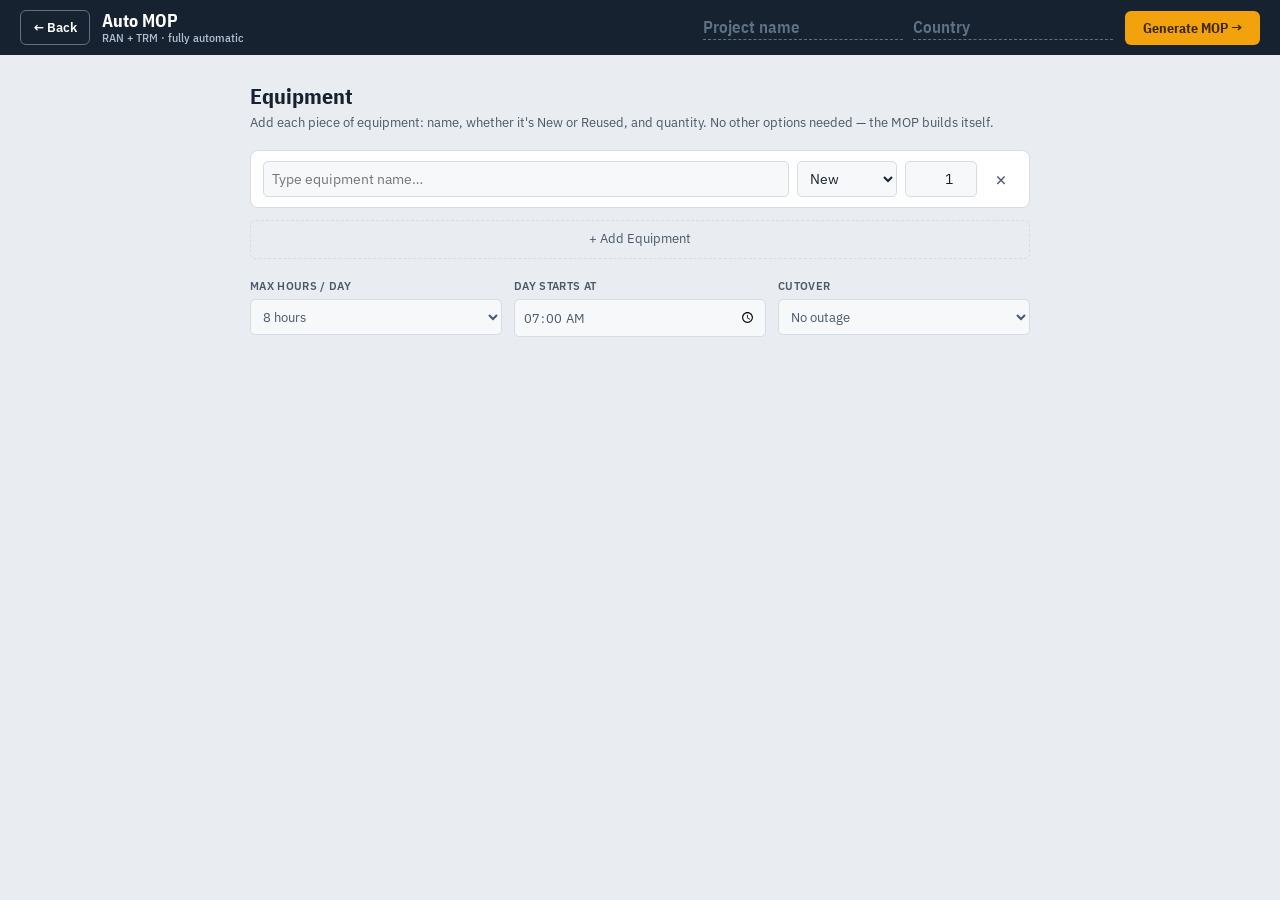
==== auto.html @ ec114091 "Add Auto MOP mode — standalone fully-automatic RAN+TRM generator - New auto.html: standalone page ac" ====
<!DOCTYPE html>
<html lang="en">
<head>
<meta charset="UTF-8">
<meta name="viewport" content="width=device-width,initial-scale=1">
<title>Auto MOP — MOP Generator</title>
<link rel="icon" href="icons/icon.svg" type="image/svg+xml">
<link rel="preconnect" href="https://fonts.googleapis.com">
<link rel="preconnect" href="https://fonts.gstatic.com" crossorigin>
<link href="https://fonts.googleapis.com/css2?family=IBM+Plex+Sans+Condensed:wght@500;600;700&family=IBM+Plex+Sans:wght@400;500;600&display=swap" rel="stylesheet">
<script src="vendor/exceljs.min.js"></script>
<script src="vendor/jspdf.umd.min.js"></script>
<script src="vendor/jspdf.plugin.autotable.min.js"></script>
<style>
:root {
  --ink:#172230; --ink-2:#4A5868; --line:#D5DCE4; --paper:#E9EDF1; --panel:#FFFFFF; --field:#F6F8FA;
  --amber:#F2A20C; --amber-dk:#3B2600; --blue:#3F6FD8; --violet:#8B5CF6; --green:#2F9E44; --teal:#0F766E; --red:#D94141;
  --shade:#E6EAEF; --focus:#1A73E8;
  --sans:"IBM Plex Sans",system-ui,Arial,sans-serif;
  --cond:"IBM Plex Sans Condensed","Arial Narrow",var(--sans);
}
@media(prefers-color-scheme:dark){:root:not([data-theme="light"]){
  --ink:#E7ECF2;--ink-2:#9AA7B6;--line:#2D3946;--paper:#0F151C;--panel:#17202A;--field:#1D2833;--shade:#222D39;
}}
*,*::before,*::after{box-sizing:border-box}
html,body{margin:0;background:var(--paper);color:var(--ink);font:14px/1.45 var(--sans);font-variant-numeric:tabular-nums}
button,input,select,textarea{font:inherit;color:inherit}
:focus-visible{outline:2px solid var(--focus);outline-offset:2px}
a{color:inherit;text-decoration:none}

/* ── TOP BAR ── */
.bar{position:sticky;top:0;z-index:10;display:flex;gap:12px;align-items:center;padding:10px 20px;background:var(--ink);color:#fff;flex-wrap:wrap}
.bar-back{background:transparent;border:1px solid #5E7185;color:#fff;border-radius:6px;padding:8px 12px;cursor:pointer;font:600 13px var(--sans);white-space:nowrap}
.bar-back:hover{border-color:#AFC0D2}
.bar-title{font:700 18px/1 var(--cond);white-space:nowrap;flex-shrink:0}
.bar-sub{font:500 12px/1 var(--cond);color:#AFC0D2;margin-top:2px}
.bar-mast{flex:1;min-width:0}
.bar-fields{display:flex;gap:10px;align-items:center}
.bar-fields input{background:transparent;border:0;border-bottom:1px dashed #5E7185;color:#fff;font:600 17px/1.2 var(--cond);padding:2px 0;min-width:80px;max-width:200px}
.bar-fields input::placeholder{color:#5E7185}
.bar-fields input:focus{border-bottom-color:var(--amber);outline:none}
.gen{background:var(--amber);color:var(--amber-dk);border:0;border-radius:6px;padding:10px 18px;font:700 14px/1 var(--cond);cursor:pointer;white-space:nowrap}
.gen:hover{filter:brightness(1.07)}.gen:disabled{opacity:.6;cursor:progress}
.gen.alt{background:transparent;color:var(--amber);border:1px solid var(--amber)}
.gen.alt:hover{background:rgba(242,162,12,.1)}

/* ── VIEW TABS ── */
.vtabs{display:flex;gap:3px;background:rgba(255,255,255,.08);border:1px solid #5E7185;border-radius:7px;padding:3px}
.vtab{background:transparent;border:0;color:#C9D3DE;font:700 13px/1 var(--cond);padding:8px 14px;border-radius:5px;cursor:pointer}
.vtab.active,.vtab[aria-selected=true]{background:var(--amber);color:var(--amber-dk)}

/* ── SETUP PHASE ── */
.setup-wrap{max-width:820px;margin:0 auto;padding:28px 20px}
.setup-wrap h2{font:700 22px/1.2 var(--cond);margin:0 0 4px}
.setup-wrap .hint{color:var(--ink-2);font-size:12.5px;margin:0 0 18px}
.eq-list{display:flex;flex-direction:column;gap:8px;margin-bottom:12px}
.eq-row{display:grid;grid-template-columns:1fr 100px 72px 32px;gap:8px;align-items:center;background:var(--panel);border:1px solid var(--line);border-radius:8px;padding:10px 12px}
.eq-row input[type=text]{background:var(--field);border:1px solid var(--line);border-radius:5px;padding:7px 8px;width:100%}
.eq-row select,.eq-row input[type=number]{background:var(--field);border:1px solid var(--line);border-radius:5px;padding:7px 8px;width:100%}
.eq-row input[type=number]{text-align:right}
.eq-remove{background:none;border:0;color:var(--ink-2);font-size:20px;cursor:pointer;padding:4px;line-height:1}
.eq-remove:hover{color:var(--red)}
.add-eq-btn{background:none;border:1px dashed var(--line);border-radius:6px;padding:9px;width:100%;cursor:pointer;color:var(--ink-2);font-size:13px}
.add-eq-btn:hover{border-color:var(--ink-2);color:var(--ink)}
.setup-options{display:grid;grid-template-columns:1fr 1fr 1fr;gap:12px;margin-top:20px}
.setup-options label{display:flex;flex-direction:column;gap:4px;font-size:12.5px;color:var(--ink-2)}
.setup-options select,.setup-options input{background:var(--field);border:1px solid var(--line);border-radius:5px;padding:8px;width:100%}
.eq-status-badge{font-size:10.5px;font-weight:700;padding:2px 7px;border-radius:10px}
.eq-status-badge.new{background:#D3F9D8;color:#2B8A3E}
.eq-status-badge.reu{background:#E7F0FF;color:#3F6FD8}
.eq-label{font-size:11px;color:var(--ink-2);font-weight:600;text-transform:uppercase;letter-spacing:.03em}

/* ── MOP VIEWS WRAPPER ── */
.mop-wrap{padding:20px clamp(12px,3vw,28px) 60px;min-height:calc(100vh - 60px)}

/* ── DASHBOARD ── */
.dash-stats{display:grid;grid-template-columns:repeat(auto-fit,minmax(160px,1fr));gap:14px;margin-bottom:24px}
.stat-card{background:var(--panel);border:1px solid var(--line);border-radius:10px;padding:18px 20px}
.stat-card .sv{font:700 40px/1 var(--cond);margin-bottom:4px}
.stat-card .sl{font-size:13px;color:var(--ink-2)}
.dash-days{display:flex;flex-direction:column;gap:8px;margin-bottom:24px}
.day-bar-row{background:var(--panel);border:1px solid var(--line);border-radius:8px;padding:14px 18px}
.day-bar-row .dhead{display:flex;justify-content:space-between;align-items:center;margin-bottom:8px}
.day-bar-row .dhead b{font:700 15px var(--cond)}
.day-bar-row .dhead span{font-size:13px;color:var(--ink-2)}
.day-bar-row.cutover .dhead b::after{content:" ⚡ Cutover";color:var(--red);font-size:13px;margin-left:8px}
.bar-track{height:18px;background:var(--shade);border-radius:4px;overflow:hidden;position:relative}
.bar-fill{height:100%;border-radius:4px;transition:width .4s}
.bar-fill.over{background:var(--red)}
.day-meta{display:flex;gap:16px;margin-top:8px;font-size:12.5px;color:var(--ink-2)}
.crew-section{margin-top:24px}
.crew-section h3{font:700 17px var(--cond);margin:0 0 12px}
.crew-list{display:flex;flex-direction:column;gap:6px}
.crew-row{display:flex;align-items:center;gap:12px;font-size:13px}
.crew-dot{width:10px;height:10px;border-radius:50%;flex-shrink:0}
.crew-name{width:180px;font-weight:600}
.crew-bar{flex:1;height:10px;border-radius:3px;background:var(--shade);overflow:hidden}
.crew-bar-fill{height:100%;border-radius:3px}
.crew-hrs{width:60px;text-align:right;color:var(--ink-2)}

/* ── GANTT ── */
.gantt-day{background:var(--panel);border:1px solid var(--line);border-radius:10px;padding:16px;margin-bottom:16px}
.gantt-day-head{display:flex;justify-content:space-between;align-items:baseline;border-bottom:2px solid var(--ink);padding-bottom:8px;margin-bottom:10px;gap:10px}
.gantt-day-head b{font:700 16px var(--cond)}
.gantt-day-head span{font:600 13px var(--cond);color:var(--ink-2)}
.gantt-day.cutover-day .gantt-day-head b::after{content:" ⚡";color:var(--red)}
.gantt-scale{position:relative;height:20px;margin-left:180px;margin-bottom:4px;font-size:10.5px;color:var(--ink-2)}
.gantt-scale span{position:absolute;transform:translateX(-50%)}
.gantt-crew-group{margin-bottom:10px}
.gantt-crew-label{font:700 12px var(--cond);color:var(--ink-2);text-transform:uppercase;letter-spacing:.04em;margin-bottom:4px;display:flex;align-items:center;gap:6px}
.gantt-step-row{display:grid;grid-template-columns:180px 1fr;gap:8px;align-items:center;min-height:26px;border-top:1px solid var(--shade)}
.gantt-step-name{font-size:12px;padding:4px 0;white-space:nowrap;overflow:hidden;text-overflow:ellipsis;color:var(--ink)}
.gantt-track{position:relative;height:20px;background:linear-gradient(to right,var(--shade) 1px,transparent 1px) 0 0 / var(--tick-w,6.25%) 100%}
.gantt-bar{position:absolute;top:3px;height:14px;border-radius:3px;font:700 10px/14px var(--cond);color:#fff;padding:0 5px;white-space:nowrap;overflow:hidden;min-width:3px}
.gantt-cutover-line{position:absolute;top:0;bottom:0;width:2px;background:var(--red);opacity:.6;pointer-events:none}

/* ── TABLE VIEW ── */
.exec-table-wrap{overflow-x:auto}
.exec-table{width:100%;border-collapse:collapse;font-size:13px;background:var(--panel);border-radius:10px;overflow:hidden;border:1px solid var(--line)}
.exec-table th{background:var(--ink);color:#fff;font:700 12px var(--cond);padding:11px 12px;text-align:left;white-space:nowrap;position:sticky;top:0;z-index:1}
.exec-table td{padding:10px 12px;border-bottom:1px solid var(--shade);vertical-align:top}
.exec-table tr:last-child td{border-bottom:0}
.exec-table tr:hover td{background:var(--field)}
.day-pill{display:inline-block;font:700 11px var(--cond);padding:2px 8px;border-radius:10px;color:#fff}
.crew-pill{display:inline-block;font:600 11px var(--sans);padding:2px 8px;border-radius:10px;color:#fff}
.prereq-list{font-size:11px;color:var(--ink-2);max-width:220px}
.done-check{width:18px;height:18px;cursor:pointer;accent-color:var(--green)}
.seq-num{font:700 13px var(--cond);color:var(--ink-2)}
.dur-cell{white-space:nowrap;font:600 12px var(--cond)}
.equip-tag{font-size:11px;color:var(--ink-2);font-style:italic}
.cutover-row td{background:rgba(217,65,65,.05)!important}
.cutover-row .day-pill{background:var(--red)!important}

/* ── TOAST ── */
#toast{position:fixed;left:50%;bottom:24px;transform:translateX(-50%);background:var(--ink);color:var(--paper);padding:10px 18px;border-radius:6px;font-size:13.5px;opacity:0;pointer-events:none;transition:opacity .2s;z-index:100}
#toast.show{opacity:1}

/* ── MISC ── */
.empty-msg{text-align:center;padding:40px;color:var(--ink-2)}
.section-card{background:var(--panel);border:1px solid var(--line);border-radius:10px;padding:18px 20px;margin-bottom:16px}
.section-card h3{font:700 16px var(--cond);margin:0 0 4px}
@media(max-width:600px){.setup-options{grid-template-columns:1fr 1fr}.eq-row{grid-template-columns:1fr 80px 60px 28px}.bar-fields input{max-width:120px}}
</style>
</head>
<body>

<!-- ═══════════════════ SETUP PHASE ═══════════════════ -->
<div id="setup-phase">
  <header class="bar">
    <a href="index.html" class="bar-back">← Back</a>
    <div class="bar-mast">
      <div class="bar-title">Auto MOP</div>
      <div class="bar-sub">RAN + TRM · fully automatic</div>
    </div>
    <div class="bar-fields">
      <input id="proj-name" placeholder="Project name" aria-label="Project name">
      <input id="proj-country" placeholder="Country" aria-label="Country">
    </div>
    <button class="gen" id="btn-generate">Generate MOP →</button>
  </header>

  <div class="setup-wrap">
    <h2>Equipment</h2>
    <p class="hint">Add each piece of equipment: name, whether it's New or Reused, and quantity. No other options needed — the MOP builds itself.</p>
    <datalist id="eq-dl">
      <option value="Radio Unit (RRU/RU)">
      <option value="5G AIR Unit">
      <option value="Baseband Unit (BBU/DU)">
      <option value="Sector Antenna">
      <option value="RBS Cabinet / ERS">
      <option value="MW Antenna / Dish">
      <option value="RAU / ODU">
      <option value="IDU / ML 66xx">
      <option value="ML 6352">
      <!-- aliases -->
      <option value="RRU"><option value="Radio"><option value="AIR"><option value="BBU">
      <option value="DU"><option value="Antenna"><option value="Cabinet"><option value="Dish">
      <option value="ODU"><option value="IDU"><option value="RAU">
    </datalist>
    <div class="eq-list" id="eq-list"></div>
    <button class="add-eq-btn" id="btn-add-eq">+ Add Equipment</button>

    <div class="setup-options">
      <label>
        <span class="eq-label">Max hours / day</span>
        <select id="opt-maxhours">
          <option value="480">8 hours</option>
          <option value="540">9 hours</option>
          <option value="600">10 hours</option>
          <option value="660">11 hours</option>
          <option value="720">12 hours</option>
        </select>
      </label>
      <label>
        <span class="eq-label">Day starts at</span>
        <input type="time" id="opt-start" value="07:00">
      </label>
      <label>
        <span class="eq-label">Cutover</span>
        <select id="opt-cutover">
          <option value="0">No outage</option>
          <option value="1">Day 1</option>
          <option value="2">Day 2</option>
          <option value="3">Day 3</option>
          <option value="4">Day 4</option>
        </select>
      </label>
    </div>
  </div>
</div>

<!-- ═══════════════════ MOP PHASE ═══════════════════ -->
<div id="mop-phase" hidden>
  <header class="bar">
    <button class="bar-back" id="btn-edit">← Edit</button>
    <div class="vtabs" role="tablist">
      <button class="vtab active" data-view="dashboard" role="tab">Dashboard</button>
      <button class="vtab" data-view="gantt" role="tab">Gantt</button>
      <button class="vtab" data-view="table" role="tab">Execution Table</button>
    </div>
    <div style="flex:1"></div>
    <button class="gen alt" id="btn-pdf">PDF</button>
    <button class="gen" id="btn-excel">Excel</button>
  </header>

  <div class="mop-wrap">
    <div id="view-dashboard"></div>
    <div id="view-gantt" hidden></div>
    <div id="view-table" hidden></div>
  </div>
</div>

<div id="toast"></div>

<script>
// ══════════════════════════════════════════════════════
//  KNOWLEDGE BASE
// ══════════════════════════════════════════════════════
const KB = {
  "Radio Unit (RRU/RU)": {
    aliases:["rru","ru","radio","radio unit","ericsson radio","2219","2255","4488","rrus"],
    cat:"RAN",
    new:[
      {k:"bracket", n:"Install mounting bracket",          m:15, c:"Tower crew",       p:[]},
      {k:"mount",   n:"Hoist and mount radio unit",        m:20, c:"Tower crew",       p:["bracket"]},
      {k:"ground",  n:"Ground radio unit",                 m:10, c:"Tower crew",       p:["mount"]},
      {k:"rf",      n:"Run RF / jumper cables",            m:20, c:"Tower crew",       p:["mount"]},
      {k:"dc",      n:"Run DC power cable",                m:15, c:"Tower crew",       p:["mount"]},
      {k:"cpri",    n:"CPRI / fiber connection at baseband", m:15, c:"Ground tech",   p:["dc","rf"]}
    ],
    reu:[
      {k:"dismantle",n:"Disconnect and dismantle existing radio", m:20, c:"Tower crew", p:[]},
      {k:"mount",    n:"Mount replacement radio unit",            m:20, c:"Tower crew", p:["dismantle"]},
      {k:"rf",       n:"Reconnect RF / jumper cables",           m:10, c:"Tower crew", p:["mount"]},
      {k:"dc",       n:"Reconnect DC power cable",               m:10, c:"Tower crew", p:["mount"]},
      {k:"cpri",     n:"Reconnect CPRI / fiber at baseband",     m:10, c:"Ground tech",p:["dc","rf"]}
    ]
  },

  "5G AIR Unit": {
    aliases:["air","airrus","5g air","air unit","air 3298","air 6449","air 6488","air 3246"],
    cat:"RAN",
    new:[
      {k:"bracket",  n:"Install AIR mounting bracket",     m:20, c:"Tower crew",  p:[]},
      {k:"mount",    n:"Hoist and mount AIR unit",         m:30, c:"Tower crew",  p:["bracket"]},
      {k:"ground",   n:"Ground AIR unit",                  m:10, c:"Tower crew",  p:["mount"]},
      {k:"fiber",    n:"Route CPRI fiber to shelter",      m:25, c:"Tower crew",  p:["mount"]},
      {k:"dc",       n:"Route DC power cable",             m:20, c:"Tower crew",  p:["mount"]},
      {k:"fiber_bb", n:"Terminate fiber at DU / BBU",      m:15, c:"Ground tech", p:["fiber"]},
      {k:"align",    n:"AIR unit alignment check",         m:20, c:"Tower crew",  p:["mount"]}
    ],
    reu:[
      {k:"dismantle",n:"Dismantle existing AIR unit",       m:25, c:"Tower crew",  p:[]},
      {k:"mount",    n:"Mount replacement AIR unit",        m:30, c:"Tower crew",  p:["dismantle"]},
      {k:"fiber",    n:"Reconnect CPRI fiber",              m:10, c:"Tower crew",  p:["mount"]},
      {k:"dc",       n:"Reconnect DC power",                m:10, c:"Tower crew",  p:["mount"]},
      {k:"ground",   n:"Ground AIR unit",                   m:10, c:"Tower crew",  p:["mount"]},
      {k:"align",    n:"AIR unit alignment check",          m:20, c:"Tower crew",  p:["mount"]}
    ]
  },

  "Baseband Unit (BBU/DU)": {
    aliases:["bbu","du","baseband","baseband 6630","baseband 5216","baseband 5212","dus","cudu","dpb"],
    cat:"RAN",
    new:[
      {k:"rack",   n:"Mount BBU / DU in rack or cabinet",       m:30, c:"Ground tech",       p:[]},
      {k:"ground", n:"Ground BBU / DU",                         m:10, c:"Ground tech",       p:["rack"]},
      {k:"power",  n:"Connect DC power",                        m:20, c:"Ground tech",       p:["rack"]},
      {k:"cpri",   n:"Connect CPRI / eCPRI ports",              m:20, c:"Ground tech",       p:["rack"]},
      {k:"eth",    n:"Connect Ethernet / management cables",    m:15, c:"Ground tech",       p:["rack"]},
      {k:"sw",     n:"Software load and license activation",    m:30, c:"Remote integrator", p:["power","eth"]}
    ],
    reu:[
      {k:"backup",    n:"Take configuration backup",            m:20, c:"Remote integrator", p:[]},
      {k:"poweroff",  n:"Controlled power-off",                 m:10, c:"Ground tech",       p:["backup"]},
      {k:"disconnect",n:"Disconnect all cables",                m:20, c:"Ground tech",       p:["poweroff"]},
      {k:"replace",   n:"Replace BBU / DU unit",               m:25, c:"Ground tech",       p:["disconnect"]},
      {k:"reconnect", n:"Reconnect all cables",                 m:20, c:"Ground tech",       p:["replace"]},
      {k:"restore",   n:"Restore configuration and verify",     m:30, c:"Remote integrator", p:["reconnect"]}
    ]
  },

  "Sector Antenna": {
    aliases:["antenna","sector","passive antenna","cross-dipole","anten","ants"],
    cat:"RAN",
    new:[
      {k:"bracket",n:"Install antenna mounting bracket",   m:20, c:"Tower crew", p:[]},
      {k:"mount",  n:"Hoist and mount antenna",           m:25, c:"Tower crew", p:["bracket"]},
      {k:"jumper", n:"Connect jumper cables",             m:15, c:"Tower crew", p:["mount"]},
      {k:"align",  n:"Set azimuth and mechanical tilt",   m:20, c:"Tower crew", p:["mount"]}
    ],
    reu:[
      {k:"dismantle",n:"Dismantle existing antenna",     m:20, c:"Tower crew", p:[]},
      {k:"mount",    n:"Mount new antenna",              m:25, c:"Tower crew", p:["dismantle"]},
      {k:"jumper",   n:"Reconnect jumper cables",        m:10, c:"Tower crew", p:["mount"]},
      {k:"align",    n:"Re-align azimuth and tilt",      m:20, c:"Tower crew", p:["mount"]}
    ]
  },

  "RBS Cabinet / ERS": {
    aliases:["rbs","cabinet","ers","outdoor cabinet","rbs 6601","rbs 6602","rbs cabinet"],
    cat:"RAN",
    new:[
      {k:"position",n:"Position and level cabinet",            m:30, c:"Ground tech", p:[]},
      {k:"anchor",  n:"Anchor cabinet to floor / foundation",  m:25, c:"Ground tech", p:["position"]},
      {k:"power",   n:"Connect AC / DC power supply",          m:30, c:"Ground tech", p:["anchor"]},
      {k:"ground",  n:"Ground cabinet",                        m:15, c:"Ground tech", p:["anchor"]},
      {k:"cables",  n:"Route and dress feeder / fiber cables", m:25, c:"Ground tech", p:["position"]}
    ],
    reu:[
      {k:"inspect",  n:"Inspect and clean cabinet",            m:20, c:"Ground tech", p:[]},
      {k:"replace",  n:"Replace faulty module or PSU",         m:30, c:"Ground tech", p:["inspect"]},
      {k:"reconnect",n:"Reconnect cables and verify power",    m:20, c:"Ground tech", p:["replace"]}
    ]
  },

  "MW Antenna / Dish": {
    aliases:["mw antenna","dish","microwave antenna","parabolic","hp antenna","mw dish"],
    cat:"TRM",
    new:[
      {k:"bracket",   n:"Install antenna bracket / mount",          m:25, c:"Riggers", p:[]},
      {k:"hoist",     n:"Hoist and mount dish",                     m:30, c:"Riggers", p:["bracket"]},
      {k:"rough",     n:"Rough alignment – azimuth and elevation",  m:20, c:"Riggers", p:["hoist"]},
      {k:"waveguide", n:"Connect waveguide or coax cable",          m:20, c:"Riggers", p:["hoist"]}
    ],
    reu:[
      {k:"dismantle", n:"Dismantle and lower existing dish",        m:30, c:"Riggers", p:[]},
      {k:"mount",     n:"Mount new dish",                           m:30, c:"Riggers", p:["dismantle"]},
      {k:"waveguide", n:"Reconnect waveguide / coax",               m:20, c:"Riggers", p:["mount"]},
      {k:"align",     n:"Fine alignment and link test",             m:30, c:"Riggers", p:["mount"]}
    ]
  },

  "RAU / ODU": {
    aliases:["rau","odu","outdoor unit","radio access unit","rau 03"],
    cat:"TRM",
    new:[
      {k:"bracket",   n:"Mount RAU bracket",                        m:15, c:"Riggers", p:[]},
      {k:"install",   n:"Install RAU / ODU unit",                   m:20, c:"Riggers", p:["bracket"]},
      {k:"waveguide", n:"Connect waveguide to antenna",             m:15, c:"Riggers", p:["install"]},
      {k:"if_cable",  n:"Run IF / Ethernet cable to IDU",          m:20, c:"Riggers", p:["install"]},
      {k:"ground",    n:"Ground ODU",                               m:10, c:"Riggers", p:["install"]}
    ],
    reu:[
      {k:"disconnect",n:"Disconnect and remove existing RAU / ODU", m:15, c:"Riggers", p:[]},
      {k:"install",   n:"Mount and install replacement RAU / ODU",  m:20, c:"Riggers", p:["disconnect"]},
      {k:"waveguide", n:"Reconnect waveguide",                      m:10, c:"Riggers", p:["install"]},
      {k:"if_cable",  n:"Reconnect IF / Ethernet cable",           m:10, c:"Riggers", p:["install"]},
      {k:"ground",    n:"Ground ODU",                               m:10, c:"Riggers", p:["install"]}
    ]
  },

  "IDU / ML 66xx": {
    aliases:["idu","ml 66","ml66","ml 6600","ml 6612","ml 6630","indoor unit","ml6600","ml6612","ml6630"],
    cat:"TRM",
    new:[
      {k:"rack",   n:"Rack-mount IDU",                              m:20, c:"FE / TX engineer",   p:[]},
      {k:"power",  n:"Connect DC power",                            m:15, c:"FE / TX engineer",   p:["rack"]},
      {k:"if_in",  n:"Connect IF / Ethernet cable from ODU",       m:15, c:"FE / TX engineer",   p:["rack"]},
      {k:"mgmt",   n:"Connect management / Ethernet",              m:10, c:"FE / TX engineer",   p:["rack"]},
      {k:"config", n:"Configure and bring up radio link",           m:40, c:"Remote integrator",  p:["power","if_in","mgmt"]}
    ],
    reu:[
      {k:"backup",    n:"Backup current configuration",             m:20, c:"Remote integrator",  p:[]},
      {k:"poweroff",  n:"Controlled power-off",                     m:10, c:"FE / TX engineer",   p:["backup"]},
      {k:"disconnect",n:"Disconnect all cables",                    m:15, c:"FE / TX engineer",   p:["poweroff"]},
      {k:"replace",   n:"Replace IDU unit",                         m:20, c:"FE / TX engineer",   p:["disconnect"]},
      {k:"reconnect", n:"Reconnect all cables",                     m:15, c:"FE / TX engineer",   p:["replace"]},
      {k:"restore",   n:"Restore configuration and verify link",    m:30, c:"Remote integrator",  p:["reconnect"]}
    ]
  },

  "ML 6352": {
    aliases:["ml 6352","ml6352","mini-link 6352","minilink 6352"],
    cat:"TRM",
    new:[
      {k:"mount",   n:"Mount ML 6352 bracket",               m:20, c:"Riggers",            p:[]},
      {k:"install", n:"Install ML 6352 unit",                m:25, c:"Riggers",            p:["mount"]},
      {k:"cable",   n:"Connect IF cable",                    m:15, c:"Riggers",            p:["install"]},
      {k:"eth",     n:"Connect Ethernet / PoE",              m:10, c:"FE / TX engineer",   p:["install"]},
      {k:"config",  n:"Configure and test link",             m:35, c:"Remote integrator",  p:["cable","eth"]}
    ],
    reu:[
      {k:"backup",    n:"Backup configuration",              m:15, c:"Remote integrator",  p:[]},
      {k:"dismantle", n:"Remove existing ML 6352",           m:20, c:"Riggers",            p:["backup"]},
      {k:"install",   n:"Install replacement ML 6352",       m:25, c:"Riggers",            p:["dismantle"]},
      {k:"reconnect", n:"Reconnect cables",                  m:15, c:"Riggers",            p:["install"]},
      {k:"config",    n:"Restore config and verify",         m:25, c:"Remote integrator",  p:["reconnect"]}
    ]
  }
};

// Global bookend steps
const G_START = [
  {id:"g_brief",  n:"Safety briefing and site access",       m:15, c:"Team lead", p:[]},
  {id:"g_survey", n:"Site survey and pre-work inspection",   m:30, c:"Team lead", p:["g_brief"]}
];
const G_END = [
  {id:"g_sat",     n:"Site Acceptance Test (SAT)",           m:60, c:"Ground tech",     p:[]},
  {id:"g_cleanup", n:"Site cleanup and handover documentation", m:30, c:"Team lead",    p:["g_sat"]}
];

// ══════════════════════════════════════════════════════
//  EQUIPMENT NAME RESOLVER
// ══════════════════════════════════════════════════════
function resolveEquip(name) {
  const n = name.toLowerCase().trim();
  for (const [key, val] of Object.entries(KB)) {
    if (key.toLowerCase() === n) return key;
    if (val.aliases && val.aliases.some(a => a.toLowerCase() === n)) return key;
  }
  // Partial / substring match
  for (const [key, val] of Object.entries(KB)) {
    if (key.toLowerCase().includes(n) || n.includes(key.toLowerCase().split(/[\s/]/)[0])) return key;
    if (val.aliases && val.aliases.some(a => n.includes(a) || a.includes(n))) return key;
  }
  return null;
}

// ══════════════════════════════════════════════════════
//  STEP GENERATION
// ══════════════════════════════════════════════════════
function generateSteps(items, cutoverDay) {
  const steps = [];

  // Global start steps
  for (const gs of G_START) {
    steps.push({id:gs.id, name:gs.n, equipment:"General", duration:gs.m, crew:gs.c, prereqs:gs.p.slice(), day:0, startMin:0, endMin:0, seqNum:0, done:false, isGeneral:true});
  }

  // Equipment steps
  for (let i = 0; i < items.length; i++) {
    const item = items[i];
    const kbEntry = KB[item.equipKey];
    const defs = kbEntry ? (item.status === "new" ? kbEntry.new : kbEntry.reu) : null;

    if (!defs) {
      // Unknown equipment — add generic step
      steps.push({
        id:`${i}_install`, name:`Install / connect ${item.name}${item.qty>1?` (×${item.qty})`:""}`,
        equipment:item.name, duration:60*item.qty, crew:"Ground tech",
        prereqs:["g_survey"], day:0, startMin:0, endMin:0, seqNum:0, done:false
      });
      continue;
    }

    for (const sd of defs) {
      const stepId = `${i}_${sd.k}`;
      const prereqs = sd.p.map(p => `${i}_${p}`);
      if (sd.p.length === 0) prereqs.push("g_survey");
      steps.push({
        id:stepId,
        name:`${sd.n}${item.qty>1?` (×${item.qty})`:""}`,
        equipment:item.equipKey || item.name,
        duration:sd.m * item.qty,
        crew:sd.c,
        prereqs,
        day:0, startMin:0, endMin:0, seqNum:0, done:false
      });
    }
  }

  // Find leaf nodes before adding end steps
  const allPrereqIds = new Set(steps.flatMap(s => s.prereqs));
  const leafIds = steps
    .filter(s => !allPrereqIds.has(s.id) && !G_START.map(g=>g.id).includes(s.id))
    .map(s => s.id);

  // Global end steps
  for (let i = 0; i < G_END.length; i++) {
    const ge = G_END[i];
    steps.push({
      id:ge.id, name:ge.n, equipment:"General", duration:ge.m, crew:ge.c,
      prereqs: i===0 ? leafIds : [G_END[i-1].id],
      day:0, startMin:0, endMin:0, seqNum:0, done:false, isGeneral:true
    });
  }

  return steps;
}

// ══════════════════════════════════════════════════════
//  TOPOLOGICAL SORT
// ══════════════════════════════════════════════════════
function topoSort(steps) {
  const byId = Object.fromEntries(steps.map(s => [s.id, s]));
  const visited = new Set(), result = [];
  function dfs(s) {
    if (visited.has(s.id)) return;
    visited.add(s.id);
    for (const pid of s.prereqs) { if (byId[pid]) dfs(byId[pid]); }
    result.push(s);
  }
  for (const s of steps) dfs(s);
  return result;
}

// ══════════════════════════════════════════════════════
//  DAY PLANNING
// ══════════════════════════════════════════════════════
function planDays(steps, maxMinPerDay, cutoverDay) {
  const sorted = topoSort(steps);
  const crewDayUsed = {}; // `${day}_${crew}` → minutes
  const stepDay = {};

  for (const step of sorted) {
    const minDay = step.prereqs.length
      ? Math.max(...step.prereqs.map(pid => stepDay[pid] || 1))
      : 1;

    let day = minDay;
    for (;;) {
      const key = `${day}_${step.crew}`;
      const used = crewDayUsed[key] || 0;
      if (used + step.duration <= maxMinPerDay) {
        crewDayUsed[key] = used + step.duration;
        stepDay[step.id] = day;
        step.day = day;
        break;
      }
      day++;
    }
  }

  // Cutover steps: inject into cutover day AFTER planning
  if (cutoverDay > 0) {
    const cDay = Math.min(cutoverDay, Math.max(...steps.map(s => s.day)));
    const dayStepIds = new Set(steps.filter(s=>s.day===cDay).map(s=>s.id));
    const dayPrereqIds = new Set(steps.filter(s=>s.day===cDay).flatMap(s=>s.prereqs));
    const cutLeaves = [...dayStepIds].filter(id => !dayPrereqIds.has(id));

    const cutSteps = [
      {id:"g_cut_down", name:"Start outage — cells down", equipment:"Cutover",
       duration:10, crew:"Remote integrator", prereqs:["g_survey"],
       day:cDay, startMin:0, endMin:0, seqNum:0, done:false, isCutover:true},
      {id:"g_cut_up",   name:"Cells up — restore traffic", equipment:"Cutover",
       duration:10, crew:"Remote integrator", prereqs:cutLeaves.length ? cutLeaves : ["g_survey"],
       day:cDay, startMin:0, endMin:0, seqNum:0, done:false, isCutover:true},
      {id:"g_cut_rfi",  name:"RFI / service verification", equipment:"Cutover",
       duration:30, crew:"Ground tech", prereqs:["g_cut_up"],
       day:cDay, startMin:0, endMin:0, seqNum:0, done:false, isCutover:true}
    ];
    steps.push(...cutSteps);

    // Make g_sat depend on cutover steps too
    const sat = steps.find(s=>s.id==="g_sat");
    if (sat) { sat.prereqs = sat.prereqs.filter(p=>p!=="g_cut_rfi"); sat.prereqs.push("g_cut_rfi"); }
  }

  // Schedule within each day
  scheduleDays(steps);

  // Assign sequence numbers in topo order
  const finalSorted = topoSort(steps);
  finalSorted.forEach((s, i) => { s.seqNum = i + 1; });

  return steps;
}

function scheduleDays(steps) {
  const days = [...new Set(steps.map(s=>s.day))].sort((a,b)=>a-b);
  for (const day of days) {
    const daySteps = steps.filter(s=>s.day===day);
    const sorted = topoSort(daySteps);
    const crewEnd = {};
    const stepEndHere = {};
    for (const step of sorted) {
      const sameDay = step.prereqs.filter(pid => stepEndHere[pid]!==undefined);
      const prereqEnd = sameDay.length ? Math.max(...sameDay.map(pid=>stepEndHere[pid])) : 0;
      const crewAvail = crewEnd[step.crew] || 0;
      step.startMin = Math.max(prereqEnd, crewAvail);
      step.endMin   = step.startMin + step.duration;
      crewEnd[step.crew] = step.endMin;
      stepEndHere[step.id] = step.endMin;
    }
  }
}

// ══════════════════════════════════════════════════════
//  CREW COLOR HELPER
// ══════════════════════════════════════════════════════
const CREW_MAP = [
  {match:"tower crew",   col:"#F2A20C"},
  {match:"rigger",       col:"#F2A20C"},
  {match:"ground tech",  col:"#3F6FD8"},
  {match:"fe / tx",      col:"#0F766E"},
  {match:"fe",           col:"#3F6FD8"},
  {match:"remote",       col:"#8B5CF6"},
  {match:"team lead",    col:"#2F9E44"}
];
function crewColor(crew) {
  const lc = crew.toLowerCase();
  for (const {match, col} of CREW_MAP) if (lc.includes(match)) return col;
  return "#9AA7B6";
}

// ══════════════════════════════════════════════════════
//  CLOCK HELPERS
// ══════════════════════════════════════════════════════
function minToClock(dayStartMin, offsetMin) {
  const total = dayStartMin + offsetMin;
  const h = Math.floor(total/60) % 24;
  const m = total % 60;
  return `${String(h).padStart(2,"0")}:${String(m).padStart(2,"0")}`;
}
function fmtDur(min) {
  const h = Math.floor(min/60), m = min%60;
  return h && m ? `${h}h ${m}m` : h ? `${h}h` : `${m}m`;
}
function dayStartMinutes(timeStr) {
  const [h,m] = (timeStr||"07:00").split(":").map(Number);
  return h*60+(m||0);
}

// ══════════════════════════════════════════════════════
//  RENDER: DASHBOARD
// ══════════════════════════════════════════════════════
function renderDashboard(steps, cutoverDay, maxMin) {
  const days = [...new Set(steps.map(s=>s.day))].sort((a,b)=>a-b);
  const totalMin = steps.reduce((a,s)=>a+s.duration,0);

  // Crew totals
  const crewMin = {};
  for (const s of steps) crewMin[s.crew] = (crewMin[s.crew]||0) + s.duration;
  const maxCrew = Math.max(...Object.values(crewMin));

  // Day wall-clock max (per-crew peak within day)
  function dayWallClock(d) {
    return Math.max(...steps.filter(s=>s.day===d).map(s=>s.endMin), 0);
  }

  let html = `
  <div class="dash-stats">
    <div class="stat-card"><div class="sv" style="color:var(--blue)">${days.length}</div><div class="sl">Days on site</div></div>
    <div class="stat-card"><div class="sv" style="color:var(--amber)">${fmtDur(totalMin)}</div><div class="sl">Total crew-hours</div></div>
    <div class="stat-card"><div class="sv" style="color:var(--violet)">${steps.length}</div><div class="sl">Total steps</div></div>
    <div class="stat-card"><div class="sv" style="color:var(--green)">${steps.filter(s=>!s.isGeneral&&!s.isCutover).reduce((a,s)=>new Set([...a,[s.equipment]]),new Set()).size}</div><div class="sl">Equipment types</div></div>
  </div>

  <div class="section-card">
    <h3>Day-by-day breakdown</h3>
    <p style="color:var(--ink-2);font-size:12.5px;margin:0 0 14px">Each bar shows the critical-path duration per day (longest crew's working time).</p>
    <div class="dash-days">`;

  for (const d of days) {
    const wall = dayWallClock(d);
    const pct = Math.min(100, wall/maxMin*100).toFixed(1);
    const over = wall > maxMin;
    const isCut = d === cutoverDay;
    const daySteps = steps.filter(s=>s.day===d);
    html += `
    <div class="day-bar-row${isCut?" cutover":""}">
      <div class="dhead"><b>Day ${d}</b><span>${fmtDur(wall)} · ${daySteps.length} steps</span></div>
      <div class="bar-track"><div class="bar-fill${over?" over":""}" style="width:${pct}%;background:${over?"var(--red)":isCut?"var(--red)":"var(--blue)"}"></div></div>
      <div class="day-meta">
        ${daySteps.map(s=>`<span style="color:${crewColor(s.crew)}">${s.crew}</span>`).reduce((a,v)=>{const s=a.find(x=>x===v)?a:a.includes(v)?a:[...a,v];return s},[]).join(" ")}
      </div>
    </div>`;
  }

  html += `</div></div>
  <div class="section-card">
    <h3>Crew hours</h3>
    <div class="crew-list">`;
  for (const [crew, min] of Object.entries(crewMin).sort((a,b)=>b[1]-a[1])) {
    html += `
    <div class="crew-row">
      <div class="crew-dot" style="background:${crewColor(crew)}"></div>
      <div class="crew-name">${crew}</div>
      <div class="crew-bar"><div class="crew-bar-fill" style="width:${(min/maxCrew*100).toFixed(1)}%;background:${crewColor(crew)}"></div></div>
      <div class="crew-hrs">${fmtDur(min)}</div>
    </div>`;
  }
  html += `</div></div>`;

  document.getElementById("view-dashboard").innerHTML = html;
}

// ══════════════════════════════════════════════════════
//  RENDER: GANTT
// ══════════════════════════════════════════════════════
function renderGantt(steps, cutoverDay, startTimeStr) {
  const dayStartMin = dayStartMinutes(startTimeStr);
  const days = [...new Set(steps.map(s=>s.day))].sort((a,b)=>a-b);
  let html = "";

  for (const day of days) {
    const daySteps = steps.filter(s=>s.day===day);
    const wallMax = Math.max(...daySteps.map(s=>s.endMin), 120);
    const isCut = day === cutoverDay;
    const tickStep = wallMax <= 120 ? 30 : wallMax <= 300 ? 60 : 120;

    // Group steps by crew
    const crewGroups = {};
    for (const s of daySteps) {
      if (!crewGroups[s.crew]) crewGroups[s.crew] = [];
      crewGroups[s.crew].push(s);
    }

    // Scale ticks
    let ticks = "";
    for (let m = 0; m <= wallMax; m += tickStep) {
      ticks += `<span style="left:${(m/wallMax*100).toFixed(1)}%">${minToClock(dayStartMin,m)}</span>`;
    }

    html += `<div class="gantt-day${isCut?" cutover-day":""}">
    <div class="gantt-day-head">
      <b>Day ${day}</b>
      <span>${minToClock(dayStartMin,0)} → ${minToClock(dayStartMin,wallMax)} · ${fmtDur(wallMax)}</span>
    </div>
    <div class="gantt-scale">${ticks}</div>`;

    for (const [crew, cSteps] of Object.entries(crewGroups)) {
      html += `<div class="gantt-crew-group">
      <div class="gantt-crew-label">
        <span style="width:10px;height:10px;background:${crewColor(crew)};border-radius:50%;display:inline-block"></span>
        ${crew}
      </div>`;
      for (const s of cSteps.sort((a,b)=>a.startMin-b.startMin)) {
        const lp = (s.startMin/wallMax*100).toFixed(2);
        const wp = (s.duration/wallMax*100).toFixed(2);
        const bg = s.isCutover ? "var(--red)" : crewColor(s.crew);
        html += `<div class="gantt-step-row">
          <div class="gantt-step-name" title="${s.name}">${s.seqNum}. ${s.name}</div>
          <div class="gantt-track" style="--tick-w:${(tickStep/wallMax*100).toFixed(2)}%">
            <div class="gantt-bar" style="left:${lp}%;width:${wp}%;background:${bg}" title="${minToClock(dayStartMin,s.startMin)} → ${minToClock(dayStartMin,s.endMin)} · ${fmtDur(s.duration)}">${s.duration>=30?fmtDur(s.duration):""}</div>
          </div>
        </div>`;
      }
      html += `</div>`;
    }
    html += `</div>`;
  }

  document.getElementById("view-gantt").innerHTML = html || `<div class="empty-msg">No steps generated.</div>`;
}

// ══════════════════════════════════════════════════════
//  RENDER: EXECUTION TABLE
// ══════════════════════════════════════════════════════
function renderTable(steps) {
  const dayColors = ["#3F6FD8","#2F9E44","#F2A20C","#8B5CF6","#D94141","#0F766E","#9AA7B6"];
  const dc = d => dayColors[(d-1) % dayColors.length];

  const sorted = [...steps].sort((a,b)=>a.seqNum-b.seqNum);
  let rows = "";
  for (const s of sorted) {
    const prereqNames = s.prereqs.map(pid => {
      const ps = steps.find(x=>x.id===pid);
      return ps ? `${ps.seqNum}. ${ps.name.slice(0,30)}${ps.name.length>30?"…":""}` : pid;
    }).join("; ");
    rows += `<tr class="${s.isCutover?"cutover-row":""}">
      <td class="seq-num">${s.seqNum}</td>
      <td><span class="day-pill" style="background:${dc(s.day)}">Day ${s.day}</span></td>
      <td>${s.name}${s.isCutover?` <span style="color:var(--red)">⚡</span>`:""}</td>
      <td class="equip-tag">${s.equipment}</td>
      <td class="dur-cell">${fmtDur(s.duration)}</td>
      <td><span class="crew-pill" style="background:${crewColor(s.crew)}">${s.crew}</span></td>
      <td class="prereq-list">${prereqNames || "—"}</td>
      <td><input type="checkbox" class="done-check" data-id="${s.id}" ${s.done?"checked":""}></td>
    </tr>`;
  }

  document.getElementById("view-table").innerHTML = `
  <div class="exec-table-wrap">
    <table class="exec-table">
      <thead>
        <tr>
          <th>#</th><th>Day</th><th>Activity</th><th>Equipment</th>
          <th>Duration</th><th>Crew</th><th>Prerequisites</th><th>Done</th>
        </tr>
      </thead>
      <tbody>${rows}</tbody>
    </table>
  </div>`;

  // Checkbox handler
  document.getElementById("view-table").querySelectorAll(".done-check").forEach(cb => {
    cb.addEventListener("change", () => {
      const s = currentSteps.find(x=>x.id===cb.dataset.id);
      if (s) s.done = cb.checked;
    });
  });
}

// ══════════════════════════════════════════════════════
//  EXPORT: EXCEL
// ══════════════════════════════════════════════════════
async function exportExcel(steps, project) {
  if (!window.ExcelJS) { toast("Excel library not loaded."); return; }
  const wb = new ExcelJS.Workbook();
  wb.creator = "MOP Generator — Auto Mode";

  // Sheet 1: Dashboard
  const ds = wb.addWorksheet("Dashboard");
  ds.columns = [{width:28},{width:20}];
  const orange = {type:"pattern",pattern:"solid",fgColor:{argb:"FFFF6A1A"}};
  ds.addRow(["Auto MOP — " + (project.name||"Project"), ""]).font = {bold:true,size:16};
  ds.addRow(["Country:", project.country||""]);
  ds.addRow(["Generated:", new Date().toLocaleDateString()]);
  ds.addRow([]);
  ds.addRow(["SUMMARY",""]).font={bold:true};
  const days=[...new Set(steps.map(s=>s.day))].sort((a,b)=>a-b);
  ds.addRow(["Days on site:", days.length]);
  ds.addRow(["Total steps:", steps.length]);
  ds.addRow(["Total crew-hours:", fmtDur(steps.reduce((a,s)=>a+s.duration,0))]);
  ds.addRow([]);
  ds.addRow(["DAY BREAKDOWN",""]).font={bold:true};
  for (const d of days) {
    const ds2=steps.filter(s=>s.day===d);
    const wall=Math.max(...ds2.map(s=>s.endMin),0);
    ds.addRow([`Day ${d}`, fmtDur(wall)+" critical path · "+ds2.length+" steps"]);
  }

  // Sheet 2: Execution Table
  const es = wb.addWorksheet("Execution Table");
  es.columns=[
    {header:"#",key:"seq",width:5},
    {header:"Day",key:"day",width:6},
    {header:"Activity",key:"name",width:42},
    {header:"Equipment",key:"equip",width:22},
    {header:"Duration",key:"dur",width:12},
    {header:"Crew",key:"crew",width:22},
    {header:"Prerequisites",key:"prereq",width:40},
    {header:"Done",key:"done",width:7}
  ];
  es.getRow(1).font={bold:true};
  es.getRow(1).fill={type:"pattern",pattern:"solid",fgColor:{argb:"FF172230"}};
  es.getRow(1).font={bold:true,color:{argb:"FFFFFFFF"}};

  const sorted=[...steps].sort((a,b)=>a.seqNum-b.seqNum);
  for (const s of sorted) {
    const prereqNames=s.prereqs.map(pid=>{
      const ps=steps.find(x=>x.id===pid);
      return ps?`${ps.seqNum}. ${ps.name}`:pid;
    }).join("; ");
    const row=es.addRow({seq:s.seqNum,day:`Day ${s.day}`,name:s.name,equip:s.equipment,dur:fmtDur(s.duration),crew:s.crew,prereq:prereqNames||"—",done:s.done?"✓":""});
    if (s.isCutover) row.fill={type:"pattern",pattern:"solid",fgColor:{argb:"FFFFEAEA"}};
  }

  const buf = await wb.xlsx.writeBuffer();
  const name = (project.name||"AutoMOP").replace(/[^\w\-]/g,"_")+"_MOP.xlsx";
  dlBlob(new Blob([buf],{type:"application/vnd.openxmlformats-officedocument.spreadsheetml.sheet"}), name);
  toast("Excel downloaded.");
}

// ══════════════════════════════════════════════════════
//  EXPORT: PDF
// ══════════════════════════════════════════════════════
async function exportPdf(steps, project) {
  if (!window.jspdf?.jsPDF) { toast("PDF library not loaded."); return; }
  const { jsPDF } = window.jspdf;
  const doc = new jsPDF({orientation:"landscape",unit:"mm",format:"a4"});
  const sorted=[...steps].sort((a,b)=>a.seqNum-b.seqNum);

  // Title
  doc.setFont("helvetica","bold");
  doc.setFontSize(16);
  doc.text("Auto MOP — " + (project.name||"Project"), 14, 16);
  doc.setFontSize(10);
  doc.setFont("helvetica","normal");
  doc.text(`${project.country||""} · Generated ${new Date().toLocaleDateString()} · ${sorted.length} steps · ${[...new Set(sorted.map(s=>s.day))].length} days`, 14, 23);

  doc.autoTable({
    startY: 28,
    head:[["#","Day","Activity","Equipment","Duration","Crew","Prerequisites","Done"]],
    body: sorted.map(s=>([
      s.seqNum,
      `Day ${s.day}`,
      s.name,
      s.equipment,
      fmtDur(s.duration),
      s.crew,
      s.prereqs.map(pid=>{const ps=steps.find(x=>x.id===pid);return ps?`${ps.seqNum}. ${ps.name.slice(0,25)}`:pid;}).join("; ")||"—",
      ""
    ])),
    styles:{fontSize:8,cellPadding:2},
    headStyles:{fillColor:[23,34,48],textColor:255,fontStyle:"bold"},
    columnStyles:{0:{cellWidth:8},1:{cellWidth:12},2:{cellWidth:55},3:{cellWidth:30},4:{cellWidth:16},5:{cellWidth:26},7:{cellWidth:10}},
    didParseCell:(data)=>{
      if(data.row.index!==undefined&&sorted[data.row.index]?.isCutover) data.cell.styles.fillColor=[255,235,235];
    }
  });

  const name=(project.name||"AutoMOP").replace(/[^\w\-]/g,"_")+"_MOP.pdf";
  doc.save(name);
  toast("PDF downloaded.");
}

function dlBlob(blob, name) {
  const a=document.createElement("a"); a.href=URL.createObjectURL(blob); a.download=name;
  document.body.appendChild(a); a.click(); a.remove();
  setTimeout(()=>URL.revokeObjectURL(a.href),4000);
}

// ══════════════════════════════════════════════════════
//  TOAST
// ══════════════════════════════════════════════════════
function toast(msg) {
  const t=document.getElementById("toast");
  t.textContent=msg; t.classList.add("show");
  clearTimeout(t._h); t._h=setTimeout(()=>t.classList.remove("show"),3200);
}

// ══════════════════════════════════════════════════════
//  EQUIPMENT ROW UI
// ══════════════════════════════════════════════════════
let rowId = 0;
function addEquipRow(name="", status="new", qty=1) {
  const id = rowId++;
  const div = document.createElement("div");
  div.className = "eq-row";
  div.dataset.rid = id;
  div.innerHTML = `
    <input type="text" class="eq-name" list="eq-dl" placeholder="Type equipment name…" value="${name}" autocomplete="off">
    <select class="eq-status">
      <option value="new"${status==="new"?" selected":""}>New</option>
      <option value="reused"${status==="reused"?" selected":""}>Reused</option>
    </select>
    <input type="number" class="eq-qty" min="1" max="99" value="${qty}" aria-label="Quantity">
    <button class="eq-remove" aria-label="Remove row">×</button>`;
  div.querySelector(".eq-remove").addEventListener("click", () => div.remove());
  document.getElementById("eq-list").appendChild(div);
}

// ══════════════════════════════════════════════════════
//  COLLECT ITEMS FROM UI
// ══════════════════════════════════════════════════════
function collectItems() {
  return [...document.querySelectorAll(".eq-row")].map(row => {
    const rawName = row.querySelector(".eq-name").value.trim();
    const status  = row.querySelector(".eq-status").value;
    const qty     = Math.max(1, parseInt(row.querySelector(".eq-qty").value)||1);
    const equipKey = resolveEquip(rawName);
    return { name: rawName, equipKey: equipKey||rawName, status, qty };
  }).filter(it => it.name);
}

// ══════════════════════════════════════════════════════
//  VIEW SWITCHING
// ══════════════════════════════════════════════════════
let currentView = "dashboard";
function switchView(v) {
  currentView = v;
  document.querySelectorAll(".vtab").forEach(b => b.classList.toggle("active", b.dataset.view===v));
  ["dashboard","gantt","table"].forEach(name => {
    document.getElementById("view-"+name).hidden = (name !== v);
  });
}

// ══════════════════════════════════════════════════════
//  MAIN: GENERATE MOP
// ══════════════════════════════════════════════════════
let currentSteps = [];
let currentProject = {};

function generateMop() {
  const items = collectItems();
  if (!items.length) { toast("Add at least one piece of equipment first."); return; }

  const maxMin = parseInt(document.getElementById("opt-maxhours").value)||480;
  const cutoverDay = parseInt(document.getElementById("opt-cutover").value)||0;
  const startTime = document.getElementById("opt-start").value||"07:00";
  currentProject = {
    name: document.getElementById("proj-name").value.trim(),
    country: document.getElementById("proj-country").value.trim()
  };

  // Unknown equipment warning
  const unknown = items.filter(it => !KB[it.equipKey]);
  if (unknown.length) toast(`Note: ${unknown.map(u=>u.name).join(", ")} not in library — using generic step.`);

  const steps = generateSteps(items, cutoverDay);
  planDays(steps, maxMin, cutoverDay);
  currentSteps = steps;

  // Update cutover select to reflect actual day count
  const maxDay = Math.max(...steps.map(s=>s.day));
  const cutoverSel = document.getElementById("opt-cutover");
  const curCut = cutoverSel.value;
  cutoverSel.innerHTML = `<option value="0">No outage</option>` +
    Array.from({length:maxDay},(_,i)=>`<option value="${i+1}"${curCut===String(i+1)?" selected":""}>Day ${i+1}</option>`).join("");

  document.getElementById("setup-phase").hidden = true;
  document.getElementById("mop-phase").hidden  = false;

  renderDashboard(steps, cutoverDay, maxMin);
  renderGantt(steps, cutoverDay, startTime);
  renderTable(steps);
  switchView("dashboard");
}

// ══════════════════════════════════════════════════════
//  EVENTS
// ══════════════════════════════════════════════════════
document.getElementById("btn-generate").addEventListener("click", generateMop);
document.getElementById("btn-add-eq").addEventListener("click", () => addEquipRow());
document.getElementById("btn-edit").addEventListener("click", () => {
  document.getElementById("mop-phase").hidden  = true;
  document.getElementById("setup-phase").hidden = false;
});
document.querySelectorAll(".vtab").forEach(b => {
  b.addEventListener("click", () => switchView(b.dataset.view));
});
document.getElementById("btn-excel").addEventListener("click", async () => {
  document.getElementById("btn-excel").disabled = true;
  document.getElementById("btn-excel").textContent = "…";
  await exportExcel(currentSteps, currentProject);
  document.getElementById("btn-excel").disabled = false;
  document.getElementById("btn-excel").textContent = "Excel";
});
document.getElementById("btn-pdf").addEventListener("click", async () => {
  document.getElementById("btn-pdf").disabled = true;
  document.getElementById("btn-pdf").textContent = "…";
  await exportPdf(currentSteps, currentProject);
  document.getElementById("btn-pdf").disabled = false;
  document.getElementById("btn-pdf").textContent = "PDF";
});

// ══════════════════════════════════════════════════════
//  INIT
// ══════════════════════════════════════════════════════
// Pre-populate with one empty row
addEquipRow();
</script>
</body>
</html>
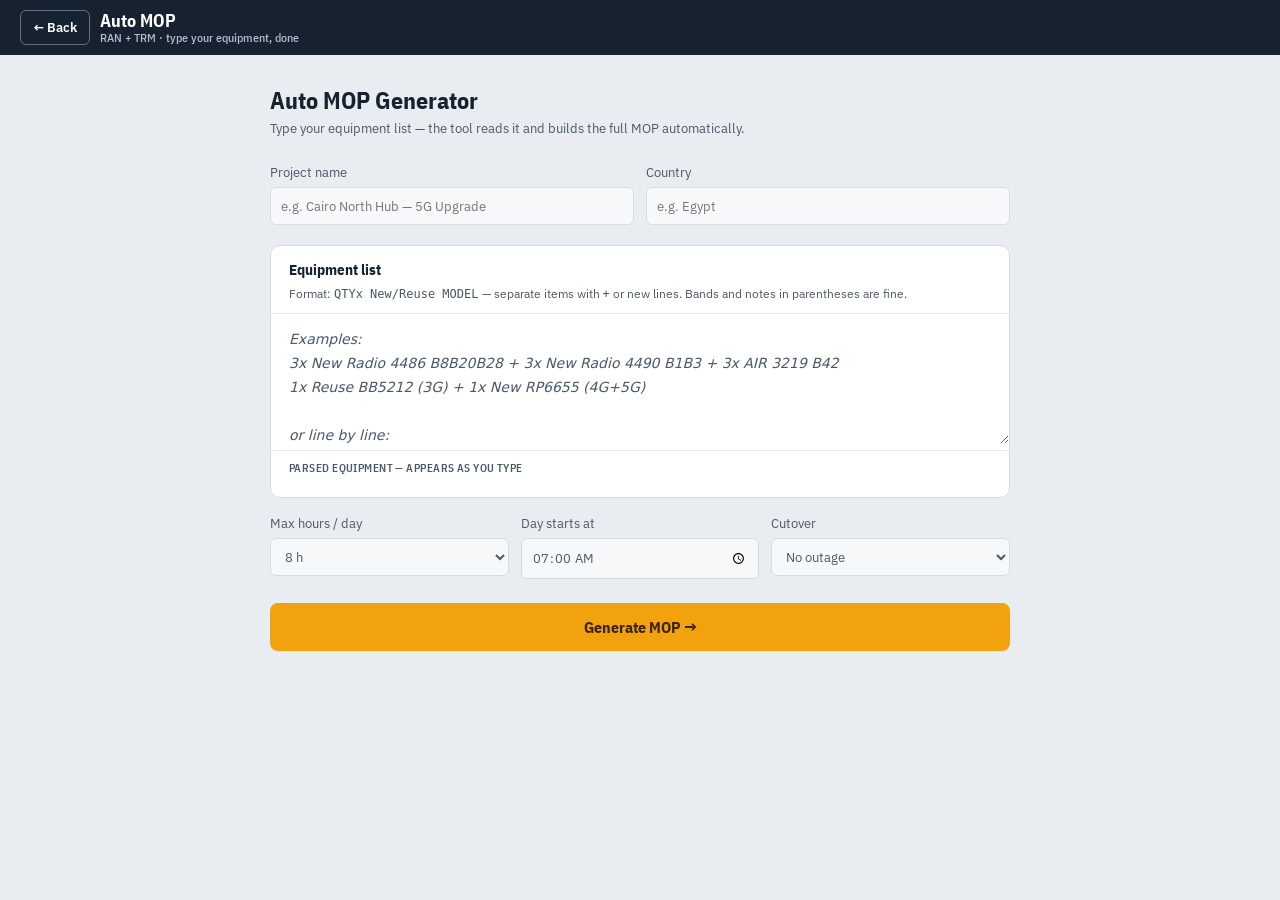
==== commit 6c20ef9f: "Auto MOP: free-text input + professional Excel/PDF export - Replace row-by-row equipment UI with a s" ====
--- a/auto.html
+++ b/auto.html
@@ -12,1036 +12,963 @@
 <script src="vendor/jspdf.umd.min.js"></script>
 <script src="vendor/jspdf.plugin.autotable.min.js"></script>
 <style>
-:root {
-  --ink:#172230; --ink-2:#4A5868; --line:#D5DCE4; --paper:#E9EDF1; --panel:#FFFFFF; --field:#F6F8FA;
-  --amber:#F2A20C; --amber-dk:#3B2600; --blue:#3F6FD8; --violet:#8B5CF6; --green:#2F9E44; --teal:#0F766E; --red:#D94141;
-  --shade:#E6EAEF; --focus:#1A73E8;
-  --sans:"IBM Plex Sans",system-ui,Arial,sans-serif;
-  --cond:"IBM Plex Sans Condensed","Arial Narrow",var(--sans);
+:root{
+  --ink:#172230;--ink-2:#4A5868;--line:#D5DCE4;--paper:#E9EDF1;--panel:#FFFFFF;--field:#F6F8FA;
+  --amber:#F2A20C;--amber-dk:#3B2600;--blue:#3F6FD8;--violet:#8B5CF6;--green:#2F9E44;--teal:#0F766E;--red:#D94141;
+  --shade:#E6EAEF;--focus:#1A73E8;
+  --sans:"IBM Plex Sans",system-ui,sans-serif;
+  --cond:"IBM Plex Sans Condensed","Arial Narrow",sans-serif;
 }
 @media(prefers-color-scheme:dark){:root:not([data-theme="light"]){
   --ink:#E7ECF2;--ink-2:#9AA7B6;--line:#2D3946;--paper:#0F151C;--panel:#17202A;--field:#1D2833;--shade:#222D39;
 }}
 *,*::before,*::after{box-sizing:border-box}
-html,body{margin:0;background:var(--paper);color:var(--ink);font:14px/1.45 var(--sans);font-variant-numeric:tabular-nums}
+html,body{margin:0;background:var(--paper);color:var(--ink);font:14px/1.5 var(--sans)}
 button,input,select,textarea{font:inherit;color:inherit}
 :focus-visible{outline:2px solid var(--focus);outline-offset:2px}
 a{color:inherit;text-decoration:none}
 
-/* ── TOP BAR ── */
-.bar{position:sticky;top:0;z-index:10;display:flex;gap:12px;align-items:center;padding:10px 20px;background:var(--ink);color:#fff;flex-wrap:wrap}
-.bar-back{background:transparent;border:1px solid #5E7185;color:#fff;border-radius:6px;padding:8px 12px;cursor:pointer;font:600 13px var(--sans);white-space:nowrap}
+/* ── BAR ── */
+.bar{position:sticky;top:0;z-index:10;display:flex;gap:10px;align-items:center;padding:10px 20px;background:var(--ink);color:#fff;flex-wrap:wrap}
+.bar-back{background:transparent;border:1px solid #5E7185;color:#fff;border-radius:6px;padding:8px 12px;cursor:pointer;font:600 13px var(--sans)}
 .bar-back:hover{border-color:#AFC0D2}
-.bar-title{font:700 18px/1 var(--cond);white-space:nowrap;flex-shrink:0}
+.bar-title{font:700 18px/1 var(--cond)}
 .bar-sub{font:500 12px/1 var(--cond);color:#AFC0D2;margin-top:2px}
-.bar-mast{flex:1;min-width:0}
-.bar-fields{display:flex;gap:10px;align-items:center}
-.bar-fields input{background:transparent;border:0;border-bottom:1px dashed #5E7185;color:#fff;font:600 17px/1.2 var(--cond);padding:2px 0;min-width:80px;max-width:200px}
-.bar-fields input::placeholder{color:#5E7185}
-.bar-fields input:focus{border-bottom-color:var(--amber);outline:none}
+.bar-mast{display:flex;flex-direction:column;flex-shrink:0}
+.bar-spacer{flex:1}
 .gen{background:var(--amber);color:var(--amber-dk);border:0;border-radius:6px;padding:10px 18px;font:700 14px/1 var(--cond);cursor:pointer;white-space:nowrap}
 .gen:hover{filter:brightness(1.07)}.gen:disabled{opacity:.6;cursor:progress}
-.gen.alt{background:transparent;color:var(--amber);border:1px solid var(--amber)}
-.gen.alt:hover{background:rgba(242,162,12,.1)}
-
-/* ── VIEW TABS ── */
+.gen.ghost{background:transparent;color:var(--amber);border:1px solid var(--amber)}
+.gen.ghost:hover{background:rgba(242,162,12,.1)}
 .vtabs{display:flex;gap:3px;background:rgba(255,255,255,.08);border:1px solid #5E7185;border-radius:7px;padding:3px}
 .vtab{background:transparent;border:0;color:#C9D3DE;font:700 13px/1 var(--cond);padding:8px 14px;border-radius:5px;cursor:pointer}
-.vtab.active,.vtab[aria-selected=true]{background:var(--amber);color:var(--amber-dk)}
-
-/* ── SETUP PHASE ── */
-.setup-wrap{max-width:820px;margin:0 auto;padding:28px 20px}
-.setup-wrap h2{font:700 22px/1.2 var(--cond);margin:0 0 4px}
-.setup-wrap .hint{color:var(--ink-2);font-size:12.5px;margin:0 0 18px}
-.eq-list{display:flex;flex-direction:column;gap:8px;margin-bottom:12px}
-.eq-row{display:grid;grid-template-columns:1fr 100px 72px 32px;gap:8px;align-items:center;background:var(--panel);border:1px solid var(--line);border-radius:8px;padding:10px 12px}
-.eq-row input[type=text]{background:var(--field);border:1px solid var(--line);border-radius:5px;padding:7px 8px;width:100%}
-.eq-row select,.eq-row input[type=number]{background:var(--field);border:1px solid var(--line);border-radius:5px;padding:7px 8px;width:100%}
-.eq-row input[type=number]{text-align:right}
-.eq-remove{background:none;border:0;color:var(--ink-2);font-size:20px;cursor:pointer;padding:4px;line-height:1}
-.eq-remove:hover{color:var(--red)}
-.add-eq-btn{background:none;border:1px dashed var(--line);border-radius:6px;padding:9px;width:100%;cursor:pointer;color:var(--ink-2);font-size:13px}
-.add-eq-btn:hover{border-color:var(--ink-2);color:var(--ink)}
-.setup-options{display:grid;grid-template-columns:1fr 1fr 1fr;gap:12px;margin-top:20px}
-.setup-options label{display:flex;flex-direction:column;gap:4px;font-size:12.5px;color:var(--ink-2)}
-.setup-options select,.setup-options input{background:var(--field);border:1px solid var(--line);border-radius:5px;padding:8px;width:100%}
-.eq-status-badge{font-size:10.5px;font-weight:700;padding:2px 7px;border-radius:10px}
-.eq-status-badge.new{background:#D3F9D8;color:#2B8A3E}
-.eq-status-badge.reu{background:#E7F0FF;color:#3F6FD8}
-.eq-label{font-size:11px;color:var(--ink-2);font-weight:600;text-transform:uppercase;letter-spacing:.03em}
-
-/* ── MOP VIEWS WRAPPER ── */
-.mop-wrap{padding:20px clamp(12px,3vw,28px) 60px;min-height:calc(100vh - 60px)}
+.vtab.active{background:var(--amber);color:var(--amber-dk)}
+
+/* ── SETUP ── */
+.setup{max-width:780px;margin:0 auto;padding:32px 20px}
+.setup h2{font:700 24px/1.1 var(--cond);margin:0 0 6px}
+.setup .sub{color:var(--ink-2);font-size:13px;margin:0 0 24px}
+.proj-row{display:grid;grid-template-columns:1fr 1fr;gap:12px;margin-bottom:20px}
+.proj-row label{display:flex;flex-direction:column;gap:5px;font-size:12.5px;color:var(--ink-2)}
+.proj-row input{background:var(--field);border:1px solid var(--line);border-radius:6px;padding:9px 10px;width:100%}
+
+.eq-box{background:var(--panel);border:1px solid var(--line);border-radius:10px;overflow:hidden;margin-bottom:16px}
+.eq-box-head{padding:14px 18px 10px;border-bottom:1px solid var(--shade)}
+.eq-box-head b{font:700 15px var(--cond)}
+.eq-box-head p{font-size:12px;color:var(--ink-2);margin:4px 0 0}
+.eq-textarea{width:100%;min-height:130px;border:0;padding:14px 18px;background:transparent;resize:vertical;font:500 14px/1.7 var(--sans);color:var(--ink)}
+.eq-textarea:focus{outline:none;background:rgba(26,115,232,.03)}
+.eq-textarea::placeholder{color:var(--ink-2);font-style:italic}
+
+/* Parse preview */
+.parse-preview{padding:10px 18px 14px;border-top:1px solid var(--shade);min-height:36px}
+.parse-preview .plabel{font:600 11px var(--cond);text-transform:uppercase;letter-spacing:.04em;color:var(--ink-2);margin-bottom:8px}
+.chips{display:flex;flex-wrap:wrap;gap:6px}
+.chip{display:inline-flex;align-items:center;gap:6px;border-radius:20px;padding:4px 10px 4px 8px;font-size:12.5px;font-weight:600}
+.chip.ok{background:#D3F9D8;color:#2B8A3E}
+.chip.warn{background:#FFF3CD;color:#856404}
+.chip.reused{background:#E7F0FF;color:#2C5CB5}
+.chip-qty{font:700 13px var(--cond)}
+.chip-eq{font:600 12px var(--sans)}
+.chip-status{font-size:11px;font-weight:400;opacity:.8}
+
+.opts-row{display:grid;grid-template-columns:1fr 1fr 1fr;gap:12px;margin-bottom:24px}
+.opts-row label{display:flex;flex-direction:column;gap:5px;font-size:12.5px;color:var(--ink-2)}
+.opts-row select,.opts-row input[type=time]{background:var(--field);border:1px solid var(--line);border-radius:6px;padding:9px 10px;width:100%}
+
+.btn-gen-big{width:100%;padding:14px;font:700 16px var(--cond);border-radius:8px;background:var(--amber);color:var(--amber-dk);border:0;cursor:pointer}
+.btn-gen-big:hover{filter:brightness(1.07)}
+
+/* ── MOP WRAP ── */
+.mop-wrap{padding:20px clamp(12px,3vw,28px) 60px}
 
 /* ── DASHBOARD ── */
-.dash-stats{display:grid;grid-template-columns:repeat(auto-fit,minmax(160px,1fr));gap:14px;margin-bottom:24px}
-.stat-card{background:var(--panel);border:1px solid var(--line);border-radius:10px;padding:18px 20px}
-.stat-card .sv{font:700 40px/1 var(--cond);margin-bottom:4px}
-.stat-card .sl{font-size:13px;color:var(--ink-2)}
-.dash-days{display:flex;flex-direction:column;gap:8px;margin-bottom:24px}
-.day-bar-row{background:var(--panel);border:1px solid var(--line);border-radius:8px;padding:14px 18px}
-.day-bar-row .dhead{display:flex;justify-content:space-between;align-items:center;margin-bottom:8px}
-.day-bar-row .dhead b{font:700 15px var(--cond)}
-.day-bar-row .dhead span{font-size:13px;color:var(--ink-2)}
-.day-bar-row.cutover .dhead b::after{content:" ⚡ Cutover";color:var(--red);font-size:13px;margin-left:8px}
-.bar-track{height:18px;background:var(--shade);border-radius:4px;overflow:hidden;position:relative}
-.bar-fill{height:100%;border-radius:4px;transition:width .4s}
-.bar-fill.over{background:var(--red)}
-.day-meta{display:flex;gap:16px;margin-top:8px;font-size:12.5px;color:var(--ink-2)}
-.crew-section{margin-top:24px}
-.crew-section h3{font:700 17px var(--cond);margin:0 0 12px}
-.crew-list{display:flex;flex-direction:column;gap:6px}
-.crew-row{display:flex;align-items:center;gap:12px;font-size:13px}
-.crew-dot{width:10px;height:10px;border-radius:50%;flex-shrink:0}
-.crew-name{width:180px;font-weight:600}
-.crew-bar{flex:1;height:10px;border-radius:3px;background:var(--shade);overflow:hidden}
-.crew-bar-fill{height:100%;border-radius:3px}
-.crew-hrs{width:60px;text-align:right;color:var(--ink-2)}
+.stat-row{display:grid;grid-template-columns:repeat(auto-fit,minmax(150px,1fr));gap:12px;margin-bottom:20px}
+.stat{background:var(--panel);border:1px solid var(--line);border-radius:10px;padding:18px 20px}
+.stat .n{font:700 38px/1 var(--cond);margin-bottom:4px}
+.stat .l{font-size:12.5px;color:var(--ink-2)}
+.card{background:var(--panel);border:1px solid var(--line);border-radius:10px;padding:18px 20px;margin-bottom:14px}
+.card h3{font:700 15px var(--cond);margin:0 0 14px}
+.day-row{padding:10px 0;border-bottom:1px solid var(--shade)}
+.day-row:last-child{border:0}
+.day-row .dhead{display:flex;justify-content:space-between;margin-bottom:6px}
+.day-row .dhead b{font:700 14px var(--cond)}
+.day-row .dhead span{font-size:12.5px;color:var(--ink-2)}
+.bar-track{height:14px;background:var(--shade);border-radius:3px;overflow:hidden}
+.bar-fill{height:100%;border-radius:3px}
+.crew-row{display:flex;align-items:center;gap:10px;padding:5px 0;font-size:13px}
+.crew-dot{width:9px;height:9px;border-radius:50%;flex-shrink:0}
+.crew-name{width:170px;font-weight:600}
+.crew-bar-wrap{flex:1;height:8px;background:var(--shade);border-radius:2px;overflow:hidden}
+.crew-bar-inner{height:100%;border-radius:2px}
+.crew-hrs{width:55px;text-align:right;color:var(--ink-2);font-size:12px}
 
 /* ── GANTT ── */
-.gantt-day{background:var(--panel);border:1px solid var(--line);border-radius:10px;padding:16px;margin-bottom:16px}
-.gantt-day-head{display:flex;justify-content:space-between;align-items:baseline;border-bottom:2px solid var(--ink);padding-bottom:8px;margin-bottom:10px;gap:10px}
-.gantt-day-head b{font:700 16px var(--cond)}
-.gantt-day-head span{font:600 13px var(--cond);color:var(--ink-2)}
-.gantt-day.cutover-day .gantt-day-head b::after{content:" ⚡";color:var(--red)}
-.gantt-scale{position:relative;height:20px;margin-left:180px;margin-bottom:4px;font-size:10.5px;color:var(--ink-2)}
+.gantt-day{background:var(--panel);border:1px solid var(--line);border-radius:10px;padding:16px;margin-bottom:14px}
+.gantt-dhead{display:flex;justify-content:space-between;border-bottom:2px solid var(--ink);padding-bottom:8px;margin-bottom:10px}
+.gantt-dhead b{font:700 15px var(--cond)}
+.gantt-dhead span{font:600 12px var(--cond);color:var(--ink-2)}
+.gantt-scale{position:relative;height:18px;margin-left:200px;font-size:10px;color:var(--ink-2);margin-bottom:2px}
 .gantt-scale span{position:absolute;transform:translateX(-50%)}
-.gantt-crew-group{margin-bottom:10px}
-.gantt-crew-label{font:700 12px var(--cond);color:var(--ink-2);text-transform:uppercase;letter-spacing:.04em;margin-bottom:4px;display:flex;align-items:center;gap:6px}
-.gantt-step-row{display:grid;grid-template-columns:180px 1fr;gap:8px;align-items:center;min-height:26px;border-top:1px solid var(--shade)}
-.gantt-step-name{font-size:12px;padding:4px 0;white-space:nowrap;overflow:hidden;text-overflow:ellipsis;color:var(--ink)}
-.gantt-track{position:relative;height:20px;background:linear-gradient(to right,var(--shade) 1px,transparent 1px) 0 0 / var(--tick-w,6.25%) 100%}
-.gantt-bar{position:absolute;top:3px;height:14px;border-radius:3px;font:700 10px/14px var(--cond);color:#fff;padding:0 5px;white-space:nowrap;overflow:hidden;min-width:3px}
-.gantt-cutover-line{position:absolute;top:0;bottom:0;width:2px;background:var(--red);opacity:.6;pointer-events:none}
-
-/* ── TABLE VIEW ── */
-.exec-table-wrap{overflow-x:auto}
-.exec-table{width:100%;border-collapse:collapse;font-size:13px;background:var(--panel);border-radius:10px;overflow:hidden;border:1px solid var(--line)}
-.exec-table th{background:var(--ink);color:#fff;font:700 12px var(--cond);padding:11px 12px;text-align:left;white-space:nowrap;position:sticky;top:0;z-index:1}
-.exec-table td{padding:10px 12px;border-bottom:1px solid var(--shade);vertical-align:top}
-.exec-table tr:last-child td{border-bottom:0}
-.exec-table tr:hover td{background:var(--field)}
-.day-pill{display:inline-block;font:700 11px var(--cond);padding:2px 8px;border-radius:10px;color:#fff}
-.crew-pill{display:inline-block;font:600 11px var(--sans);padding:2px 8px;border-radius:10px;color:#fff}
-.prereq-list{font-size:11px;color:var(--ink-2);max-width:220px}
-.done-check{width:18px;height:18px;cursor:pointer;accent-color:var(--green)}
-.seq-num{font:700 13px var(--cond);color:var(--ink-2)}
-.dur-cell{white-space:nowrap;font:600 12px var(--cond)}
-.equip-tag{font-size:11px;color:var(--ink-2);font-style:italic}
-.cutover-row td{background:rgba(217,65,65,.05)!important}
-.cutover-row .day-pill{background:var(--red)!important}
-
-/* ── TOAST ── */
-#toast{position:fixed;left:50%;bottom:24px;transform:translateX(-50%);background:var(--ink);color:var(--paper);padding:10px 18px;border-radius:6px;font-size:13.5px;opacity:0;pointer-events:none;transition:opacity .2s;z-index:100}
-#toast.show{opacity:1}
-
-/* ── MISC ── */
-.empty-msg{text-align:center;padding:40px;color:var(--ink-2)}
-.section-card{background:var(--panel);border:1px solid var(--line);border-radius:10px;padding:18px 20px;margin-bottom:16px}
-.section-card h3{font:700 16px var(--cond);margin:0 0 4px}
-@media(max-width:600px){.setup-options{grid-template-columns:1fr 1fr}.eq-row{grid-template-columns:1fr 80px 60px 28px}.bar-fields input{max-width:120px}}
+.gantt-crew{margin-bottom:8px}
+.gantt-crew-lbl{font:700 11px var(--cond);color:var(--ink-2);text-transform:uppercase;letter-spacing:.04em;margin-bottom:3px;display:flex;align-items:center;gap:5px}
+.gantt-step{display:grid;grid-template-columns:200px 1fr;gap:6px;align-items:center;min-height:24px;border-top:1px solid var(--shade)}
+.gantt-name{font-size:11.5px;white-space:nowrap;overflow:hidden;text-overflow:ellipsis;padding:3px 0}
+.gantt-track{position:relative;height:18px;background:repeating-linear-gradient(to right,var(--shade) 0,var(--shade) 1px,transparent 1px,transparent var(--tick))}
+.gantt-bar{position:absolute;top:2px;height:14px;border-radius:3px;font:700 9.5px/14px var(--cond);color:#fff;padding:0 4px;white-space:nowrap;overflow:hidden;min-width:2px}
+
+/* ── TABLE ── */
+.tbl-wrap{overflow-x:auto;border-radius:10px;border:1px solid var(--line)}
+table.exec{width:100%;border-collapse:collapse;font-size:13px;background:var(--panel)}
+table.exec th{background:var(--ink);color:#fff;font:700 11.5px var(--cond);padding:10px 12px;text-align:left;white-space:nowrap;position:sticky;top:0;z-index:1}
+table.exec td{padding:9px 12px;border-bottom:1px solid var(--shade);vertical-align:top}
+table.exec tr:last-child td{border:0}
+table.exec tr:hover td{background:var(--field)}
+table.exec tr.cut-row td{background:rgba(217,65,65,.05)}
+.dpill{display:inline-block;font:700 11px var(--cond);padding:2px 8px;border-radius:10px;color:#fff;white-space:nowrap}
+.cpill{display:inline-block;font:600 11px var(--sans);padding:2px 8px;border-radius:10px;color:#fff;white-space:nowrap}
+.pre-list{font-size:11px;color:var(--ink-2);max-width:200px}
+.chk{width:16px;height:16px;cursor:pointer;accent-color:var(--green)}
+.seq{font:700 12px var(--cond);color:var(--ink-2)}
+.dur{font:600 12px var(--cond);white-space:nowrap}
+
+#toast{position:fixed;bottom:20px;left:50%;transform:translateX(-50%);background:var(--ink);color:#fff;padding:9px 18px;border-radius:6px;font-size:13px;opacity:0;pointer-events:none;transition:opacity .2s;z-index:99}
+#toast.on{opacity:1}
+@media(max-width:600px){.opts-row,.proj-row{grid-template-columns:1fr}}
 </style>
 </head>
 <body>
 
-<!-- ═══════════════════ SETUP PHASE ═══════════════════ -->
-<div id="setup-phase">
+<!-- SETUP -->
+<div id="pg-setup">
   <header class="bar">
     <a href="index.html" class="bar-back">← Back</a>
     <div class="bar-mast">
       <div class="bar-title">Auto MOP</div>
-      <div class="bar-sub">RAN + TRM · fully automatic</div>
+      <div class="bar-sub">RAN + TRM · type your equipment, done</div>
     </div>
-    <div class="bar-fields">
-      <input id="proj-name" placeholder="Project name" aria-label="Project name">
-      <input id="proj-country" placeholder="Country" aria-label="Country">
+  </header>
+
+  <div class="setup">
+    <h2>Auto MOP Generator</h2>
+    <p class="sub">Type your equipment list — the tool reads it and builds the full MOP automatically.</p>
+
+    <div class="proj-row">
+      <label>Project name<input id="p-name" placeholder="e.g. Cairo North Hub — 5G Upgrade"></label>
+      <label>Country<input id="p-country" placeholder="e.g. Egypt"></label>
     </div>
-    <button class="gen" id="btn-generate">Generate MOP →</button>
-  </header>
-
-  <div class="setup-wrap">
-    <h2>Equipment</h2>
-    <p class="hint">Add each piece of equipment: name, whether it's New or Reused, and quantity. No other options needed — the MOP builds itself.</p>
-    <datalist id="eq-dl">
-      <option value="Radio Unit (RRU/RU)">
-      <option value="5G AIR Unit">
-      <option value="Baseband Unit (BBU/DU)">
-      <option value="Sector Antenna">
-      <option value="RBS Cabinet / ERS">
-      <option value="MW Antenna / Dish">
-      <option value="RAU / ODU">
-      <option value="IDU / ML 66xx">
-      <option value="ML 6352">
-      <!-- aliases -->
-      <option value="RRU"><option value="Radio"><option value="AIR"><option value="BBU">
-      <option value="DU"><option value="Antenna"><option value="Cabinet"><option value="Dish">
-      <option value="ODU"><option value="IDU"><option value="RAU">
-    </datalist>
-    <div class="eq-list" id="eq-list"></div>
-    <button class="add-eq-btn" id="btn-add-eq">+ Add Equipment</button>
-
-    <div class="setup-options">
-      <label>
-        <span class="eq-label">Max hours / day</span>
-        <select id="opt-maxhours">
-          <option value="480">8 hours</option>
-          <option value="540">9 hours</option>
-          <option value="600">10 hours</option>
-          <option value="660">11 hours</option>
-          <option value="720">12 hours</option>
+
+    <div class="eq-box">
+      <div class="eq-box-head">
+        <b>Equipment list</b>
+        <p>Format: <code>QTYx New/Reuse MODEL</code> — separate items with <code>+</code> or new lines. Bands and notes in parentheses are fine.</p>
+      </div>
+      <textarea class="eq-textarea" id="eq-text" placeholder="Examples:
+3x New Radio 4486 B8B20B28 + 3x New Radio 4490 B1B3 + 3x AIR 3219 B42
+1x Reuse BB5212 (3G) + 1x New RP6655 (4G+5G)
+
+or line by line:
+2x New MW Antenna + 2x New RAU + 2x New IDU ML6630"></textarea>
+      <div class="parse-preview" id="preview">
+        <div class="plabel">Parsed equipment — appears as you type</div>
+        <div class="chips" id="chips"></div>
+      </div>
+    </div>
+
+    <div class="opts-row">
+      <label>Max hours / day
+        <select id="o-maxh">
+          <option value="480">8 h</option>
+          <option value="540">9 h</option>
+          <option value="600">10 h</option>
+          <option value="660">11 h</option>
+          <option value="720">12 h</option>
         </select>
       </label>
-      <label>
-        <span class="eq-label">Day starts at</span>
-        <input type="time" id="opt-start" value="07:00">
-      </label>
-      <label>
-        <span class="eq-label">Cutover</span>
-        <select id="opt-cutover">
+      <label>Day starts at<input type="time" id="o-start" value="07:00"></label>
+      <label>Cutover
+        <select id="o-cutover">
           <option value="0">No outage</option>
           <option value="1">Day 1</option>
           <option value="2">Day 2</option>
           <option value="3">Day 3</option>
           <option value="4">Day 4</option>
+          <option value="5">Day 5</option>
         </select>
       </label>
     </div>
+
+    <button class="btn-gen-big" id="btn-gen">Generate MOP →</button>
   </div>
 </div>
 
-<!-- ═══════════════════ MOP PHASE ═══════════════════ -->
-<div id="mop-phase" hidden>
+<!-- MOP -->
+<div id="pg-mop" hidden>
   <header class="bar">
     <button class="bar-back" id="btn-edit">← Edit</button>
-    <div class="vtabs" role="tablist">
-      <button class="vtab active" data-view="dashboard" role="tab">Dashboard</button>
-      <button class="vtab" data-view="gantt" role="tab">Gantt</button>
-      <button class="vtab" data-view="table" role="tab">Execution Table</button>
+    <div class="vtabs">
+      <button class="vtab active" data-v="dashboard">Dashboard</button>
+      <button class="vtab" data-v="gantt">Gantt</button>
+      <button class="vtab" data-v="table">Execution Table</button>
     </div>
-    <div style="flex:1"></div>
-    <button class="gen alt" id="btn-pdf">PDF</button>
-    <button class="gen" id="btn-excel">Excel</button>
+    <div class="bar-spacer"></div>
+    <button class="gen ghost" id="btn-pdf">PDF</button>
+    <button class="gen" id="btn-xl">Excel</button>
   </header>
-
   <div class="mop-wrap">
-    <div id="view-dashboard"></div>
-    <div id="view-gantt" hidden></div>
-    <div id="view-table" hidden></div>
+    <div id="v-dashboard"></div>
+    <div id="v-gantt" hidden></div>
+    <div id="v-table" hidden></div>
   </div>
 </div>
 
 <div id="toast"></div>
 
 <script>
-// ══════════════════════════════════════════════════════
+// ════════════════════════════════════════════════
 //  KNOWLEDGE BASE
-// ══════════════════════════════════════════════════════
+// ════════════════════════════════════════════════
 const KB = {
-  "Radio Unit (RRU/RU)": {
-    aliases:["rru","ru","radio","radio unit","ericsson radio","2219","2255","4488","rrus"],
+  "Radio Unit": {
+    pat:[/^radio\s*\d/i,/^rru/i,/^rp\d/i,/^2219|^2255|^4486|^4488|^4490|^6449|^6488|^6646|^6649|^4415/i],
+    aliases:["rru","radio","radio unit","ericsson radio","radio port"],
     cat:"RAN",
     new:[
-      {k:"bracket", n:"Install mounting bracket",          m:15, c:"Tower crew",       p:[]},
-      {k:"mount",   n:"Hoist and mount radio unit",        m:20, c:"Tower crew",       p:["bracket"]},
-      {k:"ground",  n:"Ground radio unit",                 m:10, c:"Tower crew",       p:["mount"]},
-      {k:"rf",      n:"Run RF / jumper cables",            m:20, c:"Tower crew",       p:["mount"]},
-      {k:"dc",      n:"Run DC power cable",                m:15, c:"Tower crew",       p:["mount"]},
-      {k:"cpri",    n:"CPRI / fiber connection at baseband", m:15, c:"Ground tech",   p:["dc","rf"]}
+      {k:"bracket",n:"Install mounting bracket",           m:15,c:"Tower crew",      p:[]},
+      {k:"mount",  n:"Hoist and mount radio unit",         m:20,c:"Tower crew",      p:["bracket"]},
+      {k:"ground", n:"Ground radio unit",                  m:10,c:"Tower crew",      p:["mount"]},
+      {k:"rf",     n:"Run RF / jumper cables",             m:20,c:"Tower crew",      p:["mount"]},
+      {k:"dc",     n:"Run DC power cable",                 m:15,c:"Tower crew",      p:["mount"]},
+      {k:"cpri",   n:"CPRI / fiber connection at baseband",m:15,c:"Ground tech",     p:["dc","rf"]}
     ],
     reu:[
-      {k:"dismantle",n:"Disconnect and dismantle existing radio", m:20, c:"Tower crew", p:[]},
-      {k:"mount",    n:"Mount replacement radio unit",            m:20, c:"Tower crew", p:["dismantle"]},
-      {k:"rf",       n:"Reconnect RF / jumper cables",           m:10, c:"Tower crew", p:["mount"]},
-      {k:"dc",       n:"Reconnect DC power cable",               m:10, c:"Tower crew", p:["mount"]},
-      {k:"cpri",     n:"Reconnect CPRI / fiber at baseband",     m:10, c:"Ground tech",p:["dc","rf"]}
+      {k:"dis",    n:"Disconnect and dismantle existing radio",m:20,c:"Tower crew",  p:[]},
+      {k:"mount",  n:"Mount replacement radio unit",          m:20,c:"Tower crew",  p:["dis"]},
+      {k:"rf",     n:"Reconnect RF / jumper cables",          m:10,c:"Tower crew",  p:["mount"]},
+      {k:"dc",     n:"Reconnect DC power cable",              m:10,c:"Tower crew",  p:["mount"]},
+      {k:"cpri",   n:"Reconnect CPRI / fiber at baseband",    m:10,c:"Ground tech", p:["dc","rf"]}
     ]
   },
-
   "5G AIR Unit": {
-    aliases:["air","airrus","5g air","air unit","air 3298","air 6449","air 6488","air 3246"],
+    pat:[/^air\s*\d/i,/^3219|^3246|^6449|^6488|^3298/i],
+    aliases:["air","airrus","5g air","air unit"],
     cat:"RAN",
     new:[
-      {k:"bracket",  n:"Install AIR mounting bracket",     m:20, c:"Tower crew",  p:[]},
-      {k:"mount",    n:"Hoist and mount AIR unit",         m:30, c:"Tower crew",  p:["bracket"]},
-      {k:"ground",   n:"Ground AIR unit",                  m:10, c:"Tower crew",  p:["mount"]},
-      {k:"fiber",    n:"Route CPRI fiber to shelter",      m:25, c:"Tower crew",  p:["mount"]},
-      {k:"dc",       n:"Route DC power cable",             m:20, c:"Tower crew",  p:["mount"]},
-      {k:"fiber_bb", n:"Terminate fiber at DU / BBU",      m:15, c:"Ground tech", p:["fiber"]},
-      {k:"align",    n:"AIR unit alignment check",         m:20, c:"Tower crew",  p:["mount"]}
+      {k:"bracket", n:"Install AIR mounting bracket",    m:20,c:"Tower crew",  p:[]},
+      {k:"mount",   n:"Hoist and mount AIR unit",        m:30,c:"Tower crew",  p:["bracket"]},
+      {k:"ground",  n:"Ground AIR unit",                 m:10,c:"Tower crew",  p:["mount"]},
+      {k:"fiber",   n:"Route CPRI fiber to shelter",     m:25,c:"Tower crew",  p:["mount"]},
+      {k:"dc",      n:"Route DC power cable",            m:20,c:"Tower crew",  p:["mount"]},
+      {k:"fiber_bb",n:"Terminate fiber at DU / BBU",     m:15,c:"Ground tech", p:["fiber"]},
+      {k:"align",   n:"AIR unit alignment check",        m:20,c:"Tower crew",  p:["mount"]}
     ],
     reu:[
-      {k:"dismantle",n:"Dismantle existing AIR unit",       m:25, c:"Tower crew",  p:[]},
-      {k:"mount",    n:"Mount replacement AIR unit",        m:30, c:"Tower crew",  p:["dismantle"]},
-      {k:"fiber",    n:"Reconnect CPRI fiber",              m:10, c:"Tower crew",  p:["mount"]},
-      {k:"dc",       n:"Reconnect DC power",                m:10, c:"Tower crew",  p:["mount"]},
-      {k:"ground",   n:"Ground AIR unit",                   m:10, c:"Tower crew",  p:["mount"]},
-      {k:"align",    n:"AIR unit alignment check",          m:20, c:"Tower crew",  p:["mount"]}
+      {k:"dis",   n:"Dismantle existing AIR unit",       m:25,c:"Tower crew",  p:[]},
+      {k:"mount", n:"Mount replacement AIR unit",        m:30,c:"Tower crew",  p:["dis"]},
+      {k:"fiber", n:"Reconnect CPRI fiber",              m:10,c:"Tower crew",  p:["mount"]},
+      {k:"dc",    n:"Reconnect DC power",                m:10,c:"Tower crew",  p:["mount"]},
+      {k:"ground",n:"Ground AIR unit",                   m:10,c:"Tower crew",  p:["mount"]},
+      {k:"align", n:"AIR unit alignment check",          m:20,c:"Tower crew",  p:["mount"]}
     ]
   },
-
-  "Baseband Unit (BBU/DU)": {
-    aliases:["bbu","du","baseband","baseband 6630","baseband 5216","baseband 5212","dus","cudu","dpb"],
+  "Baseband Unit": {
+    pat:[/^bb\s*\d/i,/^baseband/i,/^bbu/i,/^du\s*\d/i,/^5212|^5216|^5272|^6630|^6648|^6360/i],
+    aliases:["bbu","du","baseband","cudu","dpb","dus"],
     cat:"RAN",
     new:[
-      {k:"rack",   n:"Mount BBU / DU in rack or cabinet",       m:30, c:"Ground tech",       p:[]},
-      {k:"ground", n:"Ground BBU / DU",                         m:10, c:"Ground tech",       p:["rack"]},
-      {k:"power",  n:"Connect DC power",                        m:20, c:"Ground tech",       p:["rack"]},
-      {k:"cpri",   n:"Connect CPRI / eCPRI ports",              m:20, c:"Ground tech",       p:["rack"]},
-      {k:"eth",    n:"Connect Ethernet / management cables",    m:15, c:"Ground tech",       p:["rack"]},
-      {k:"sw",     n:"Software load and license activation",    m:30, c:"Remote integrator", p:["power","eth"]}
+      {k:"rack",  n:"Mount BBU / DU in rack or cabinet",       m:30,c:"Ground tech",      p:[]},
+      {k:"ground",n:"Ground BBU / DU",                         m:10,c:"Ground tech",      p:["rack"]},
+      {k:"power", n:"Connect DC power",                        m:20,c:"Ground tech",      p:["rack"]},
+      {k:"cpri",  n:"Connect CPRI / eCPRI ports",              m:20,c:"Ground tech",      p:["rack"]},
+      {k:"eth",   n:"Connect Ethernet / management cables",    m:15,c:"Ground tech",      p:["rack"]},
+      {k:"sw",    n:"Software load and license activation",    m:30,c:"Remote integrator",p:["power","eth"]}
     ],
     reu:[
-      {k:"backup",    n:"Take configuration backup",            m:20, c:"Remote integrator", p:[]},
-      {k:"poweroff",  n:"Controlled power-off",                 m:10, c:"Ground tech",       p:["backup"]},
-      {k:"disconnect",n:"Disconnect all cables",                m:20, c:"Ground tech",       p:["poweroff"]},
-      {k:"replace",   n:"Replace BBU / DU unit",               m:25, c:"Ground tech",       p:["disconnect"]},
-      {k:"reconnect", n:"Reconnect all cables",                 m:20, c:"Ground tech",       p:["replace"]},
-      {k:"restore",   n:"Restore configuration and verify",     m:30, c:"Remote integrator", p:["reconnect"]}
+      {k:"backup", n:"Take configuration backup",           m:20,c:"Remote integrator",p:[]},
+      {k:"off",    n:"Controlled power-off",                m:10,c:"Ground tech",      p:["backup"]},
+      {k:"dis",    n:"Disconnect all cables",               m:20,c:"Ground tech",      p:["off"]},
+      {k:"replace",n:"Replace BBU / DU unit",              m:25,c:"Ground tech",      p:["dis"]},
+      {k:"recon",  n:"Reconnect all cables",               m:20,c:"Ground tech",      p:["replace"]},
+      {k:"restore",n:"Restore configuration and verify",   m:30,c:"Remote integrator",p:["recon"]}
     ]
   },
-
   "Sector Antenna": {
-    aliases:["antenna","sector","passive antenna","cross-dipole","anten","ants"],
+    pat:[/^antenna/i,/^sector/i,/^passive ant/i],
+    aliases:["antenna","sector","passive antenna","anten","ants","cross-dipole"],
     cat:"RAN",
     new:[
-      {k:"bracket",n:"Install antenna mounting bracket",   m:20, c:"Tower crew", p:[]},
-      {k:"mount",  n:"Hoist and mount antenna",           m:25, c:"Tower crew", p:["bracket"]},
-      {k:"jumper", n:"Connect jumper cables",             m:15, c:"Tower crew", p:["mount"]},
-      {k:"align",  n:"Set azimuth and mechanical tilt",   m:20, c:"Tower crew", p:["mount"]}
+      {k:"bracket",n:"Install antenna mounting bracket",m:20,c:"Tower crew",p:[]},
+      {k:"mount",  n:"Hoist and mount antenna",        m:25,c:"Tower crew",p:["bracket"]},
+      {k:"jumper", n:"Connect jumper cables",          m:15,c:"Tower crew",p:["mount"]},
+      {k:"align",  n:"Set azimuth and mechanical tilt",m:20,c:"Tower crew",p:["mount"]}
     ],
     reu:[
-      {k:"dismantle",n:"Dismantle existing antenna",     m:20, c:"Tower crew", p:[]},
-      {k:"mount",    n:"Mount new antenna",              m:25, c:"Tower crew", p:["dismantle"]},
-      {k:"jumper",   n:"Reconnect jumper cables",        m:10, c:"Tower crew", p:["mount"]},
-      {k:"align",    n:"Re-align azimuth and tilt",      m:20, c:"Tower crew", p:["mount"]}
+      {k:"dis",   n:"Dismantle existing antenna",    m:20,c:"Tower crew",p:[]},
+      {k:"mount", n:"Mount new antenna",             m:25,c:"Tower crew",p:["dis"]},
+      {k:"jumper",n:"Reconnect jumper cables",       m:10,c:"Tower crew",p:["mount"]},
+      {k:"align", n:"Re-align azimuth and tilt",     m:20,c:"Tower crew",p:["mount"]}
     ]
   },
-
-  "RBS Cabinet / ERS": {
-    aliases:["rbs","cabinet","ers","outdoor cabinet","rbs 6601","rbs 6602","rbs cabinet"],
+  "RBS Cabinet": {
+    pat:[/^rbs\s*\d/i,/^ers\s*\d/i,/^cabinet/i,/^outdoor cab/i],
+    aliases:["rbs","cabinet","ers","outdoor cabinet"],
     cat:"RAN",
     new:[
-      {k:"position",n:"Position and level cabinet",            m:30, c:"Ground tech", p:[]},
-      {k:"anchor",  n:"Anchor cabinet to floor / foundation",  m:25, c:"Ground tech", p:["position"]},
-      {k:"power",   n:"Connect AC / DC power supply",          m:30, c:"Ground tech", p:["anchor"]},
-      {k:"ground",  n:"Ground cabinet",                        m:15, c:"Ground tech", p:["anchor"]},
-      {k:"cables",  n:"Route and dress feeder / fiber cables", m:25, c:"Ground tech", p:["position"]}
+      {k:"pos",   n:"Position and level cabinet",            m:30,c:"Ground tech",p:[]},
+      {k:"anchor",n:"Anchor cabinet to floor / foundation",  m:25,c:"Ground tech",p:["pos"]},
+      {k:"power", n:"Connect AC / DC power supply",          m:30,c:"Ground tech",p:["anchor"]},
+      {k:"ground",n:"Ground cabinet",                        m:15,c:"Ground tech",p:["anchor"]},
+      {k:"cables",n:"Route and dress feeder / fiber cables", m:25,c:"Ground tech",p:["pos"]}
     ],
     reu:[
-      {k:"inspect",  n:"Inspect and clean cabinet",            m:20, c:"Ground tech", p:[]},
-      {k:"replace",  n:"Replace faulty module or PSU",         m:30, c:"Ground tech", p:["inspect"]},
-      {k:"reconnect",n:"Reconnect cables and verify power",    m:20, c:"Ground tech", p:["replace"]}
+      {k:"inspect", n:"Inspect and clean cabinet",          m:20,c:"Ground tech",p:[]},
+      {k:"replace", n:"Replace faulty module or PSU",       m:30,c:"Ground tech",p:["inspect"]},
+      {k:"recon",   n:"Reconnect cables and verify power",  m:20,c:"Ground tech",p:["replace"]}
     ]
   },
-
-  "MW Antenna / Dish": {
-    aliases:["mw antenna","dish","microwave antenna","parabolic","hp antenna","mw dish"],
+  "MW Antenna": {
+    pat:[/^mw ant/i,/^dish/i,/^parabolic/i,/^hp ant/i,/^microwave ant/i],
+    aliases:["mw antenna","dish","microwave antenna","parabolic","hp antenna"],
     cat:"TRM",
     new:[
-      {k:"bracket",   n:"Install antenna bracket / mount",          m:25, c:"Riggers", p:[]},
-      {k:"hoist",     n:"Hoist and mount dish",                     m:30, c:"Riggers", p:["bracket"]},
-      {k:"rough",     n:"Rough alignment – azimuth and elevation",  m:20, c:"Riggers", p:["hoist"]},
-      {k:"waveguide", n:"Connect waveguide or coax cable",          m:20, c:"Riggers", p:["hoist"]}
+      {k:"bracket",  n:"Install antenna bracket / mount",         m:25,c:"Riggers",p:[]},
+      {k:"hoist",    n:"Hoist and mount dish",                    m:30,c:"Riggers",p:["bracket"]},
+      {k:"rough",    n:"Rough alignment — azimuth and elevation", m:20,c:"Riggers",p:["hoist"]},
+      {k:"waveguide",n:"Connect waveguide or coax cable",        m:20,c:"Riggers",p:["hoist"]}
     ],
     reu:[
-      {k:"dismantle", n:"Dismantle and lower existing dish",        m:30, c:"Riggers", p:[]},
-      {k:"mount",     n:"Mount new dish",                           m:30, c:"Riggers", p:["dismantle"]},
-      {k:"waveguide", n:"Reconnect waveguide / coax",               m:20, c:"Riggers", p:["mount"]},
-      {k:"align",     n:"Fine alignment and link test",             m:30, c:"Riggers", p:["mount"]}
+      {k:"dis",      n:"Dismantle and lower existing dish",  m:30,c:"Riggers",p:[]},
+      {k:"mount",    n:"Mount new dish",                     m:30,c:"Riggers",p:["dis"]},
+      {k:"waveguide",n:"Reconnect waveguide / coax",         m:20,c:"Riggers",p:["mount"]},
+      {k:"align",    n:"Fine alignment and link test",       m:30,c:"Riggers",p:["mount"]}
     ]
   },
-
   "RAU / ODU": {
+    pat:[/^rau/i,/^odu/i,/^outdoor unit/i],
     aliases:["rau","odu","outdoor unit","radio access unit","rau 03"],
     cat:"TRM",
     new:[
-      {k:"bracket",   n:"Mount RAU bracket",                        m:15, c:"Riggers", p:[]},
-      {k:"install",   n:"Install RAU / ODU unit",                   m:20, c:"Riggers", p:["bracket"]},
-      {k:"waveguide", n:"Connect waveguide to antenna",             m:15, c:"Riggers", p:["install"]},
-      {k:"if_cable",  n:"Run IF / Ethernet cable to IDU",          m:20, c:"Riggers", p:["install"]},
-      {k:"ground",    n:"Ground ODU",                               m:10, c:"Riggers", p:["install"]}
+      {k:"bracket",  n:"Mount RAU bracket",                  m:15,c:"Riggers",p:[]},
+      {k:"install",  n:"Install RAU / ODU unit",             m:20,c:"Riggers",p:["bracket"]},
+      {k:"waveguide",n:"Connect waveguide to antenna",       m:15,c:"Riggers",p:["install"]},
+      {k:"if",       n:"Run IF / Ethernet cable to IDU",     m:20,c:"Riggers",p:["install"]},
+      {k:"ground",   n:"Ground ODU",                         m:10,c:"Riggers",p:["install"]}
     ],
     reu:[
-      {k:"disconnect",n:"Disconnect and remove existing RAU / ODU", m:15, c:"Riggers", p:[]},
-      {k:"install",   n:"Mount and install replacement RAU / ODU",  m:20, c:"Riggers", p:["disconnect"]},
-      {k:"waveguide", n:"Reconnect waveguide",                      m:10, c:"Riggers", p:["install"]},
-      {k:"if_cable",  n:"Reconnect IF / Ethernet cable",           m:10, c:"Riggers", p:["install"]},
-      {k:"ground",    n:"Ground ODU",                               m:10, c:"Riggers", p:["install"]}
+      {k:"dis",      n:"Disconnect and remove existing RAU", m:15,c:"Riggers",p:[]},
+      {k:"install",  n:"Mount and install replacement RAU",  m:20,c:"Riggers",p:["dis"]},
+      {k:"waveguide",n:"Reconnect waveguide",                m:10,c:"Riggers",p:["install"]},
+      {k:"if",       n:"Reconnect IF / Ethernet cable",      m:10,c:"Riggers",p:["install"]},
+      {k:"ground",   n:"Ground ODU",                         m:10,c:"Riggers",p:["install"]}
     ]
   },
-
   "IDU / ML 66xx": {
-    aliases:["idu","ml 66","ml66","ml 6600","ml 6612","ml 6630","indoor unit","ml6600","ml6612","ml6630"],
+    pat:[/^idu/i,/^ml\s*6[56]/i,/^indoor unit/i,/^6600|^6612|^6630|^6652/i],
+    aliases:["idu","ml 66","ml66","ml 6600","ml 6612","ml 6630","indoor unit"],
     cat:"TRM",
     new:[
-      {k:"rack",   n:"Rack-mount IDU",                              m:20, c:"FE / TX engineer",   p:[]},
-      {k:"power",  n:"Connect DC power",                            m:15, c:"FE / TX engineer",   p:["rack"]},
-      {k:"if_in",  n:"Connect IF / Ethernet cable from ODU",       m:15, c:"FE / TX engineer",   p:["rack"]},
-      {k:"mgmt",   n:"Connect management / Ethernet",              m:10, c:"FE / TX engineer",   p:["rack"]},
-      {k:"config", n:"Configure and bring up radio link",           m:40, c:"Remote integrator",  p:["power","if_in","mgmt"]}
+      {k:"rack",  n:"Rack-mount IDU",                            m:20,c:"FE / TX engineer",   p:[]},
+      {k:"power", n:"Connect DC power",                          m:15,c:"FE / TX engineer",   p:["rack"]},
+      {k:"if",    n:"Connect IF / Ethernet cable from ODU",      m:15,c:"FE / TX engineer",   p:["rack"]},
+      {k:"mgmt",  n:"Connect management / Ethernet",            m:10,c:"FE / TX engineer",   p:["rack"]},
+      {k:"config",n:"Configure and bring up radio link",         m:40,c:"Remote integrator",  p:["power","if","mgmt"]}
     ],
     reu:[
-      {k:"backup",    n:"Backup current configuration",             m:20, c:"Remote integrator",  p:[]},
-      {k:"poweroff",  n:"Controlled power-off",                     m:10, c:"FE / TX engineer",   p:["backup"]},
-      {k:"disconnect",n:"Disconnect all cables",                    m:15, c:"FE / TX engineer",   p:["poweroff"]},
-      {k:"replace",   n:"Replace IDU unit",                         m:20, c:"FE / TX engineer",   p:["disconnect"]},
-      {k:"reconnect", n:"Reconnect all cables",                     m:15, c:"FE / TX engineer",   p:["replace"]},
-      {k:"restore",   n:"Restore configuration and verify link",    m:30, c:"Remote integrator",  p:["reconnect"]}
+      {k:"backup", n:"Backup current configuration",            m:20,c:"Remote integrator",  p:[]},
+      {k:"off",    n:"Controlled power-off",                    m:10,c:"FE / TX engineer",   p:["backup"]},
+      {k:"dis",    n:"Disconnect all cables",                   m:15,c:"FE / TX engineer",   p:["off"]},
+      {k:"replace",n:"Replace IDU unit",                        m:20,c:"FE / TX engineer",   p:["dis"]},
+      {k:"recon",  n:"Reconnect all cables",                    m:15,c:"FE / TX engineer",   p:["replace"]},
+      {k:"restore",n:"Restore configuration and verify link",   m:30,c:"Remote integrator",  p:["recon"]}
     ]
   },
-
   "ML 6352": {
+    pat:[/^ml\s*63/i,/^minilink\s*63/i,/^mini-link\s*63/i],
     aliases:["ml 6352","ml6352","mini-link 6352","minilink 6352"],
     cat:"TRM",
     new:[
-      {k:"mount",   n:"Mount ML 6352 bracket",               m:20, c:"Riggers",            p:[]},
-      {k:"install", n:"Install ML 6352 unit",                m:25, c:"Riggers",            p:["mount"]},
-      {k:"cable",   n:"Connect IF cable",                    m:15, c:"Riggers",            p:["install"]},
-      {k:"eth",     n:"Connect Ethernet / PoE",              m:10, c:"FE / TX engineer",   p:["install"]},
-      {k:"config",  n:"Configure and test link",             m:35, c:"Remote integrator",  p:["cable","eth"]}
+      {k:"mount",  n:"Mount ML 6352 bracket",         m:20,c:"Riggers",            p:[]},
+      {k:"install",n:"Install ML 6352 unit",          m:25,c:"Riggers",            p:["mount"]},
+      {k:"cable",  n:"Connect IF cable",              m:15,c:"Riggers",            p:["install"]},
+      {k:"eth",    n:"Connect Ethernet / PoE",        m:10,c:"FE / TX engineer",   p:["install"]},
+      {k:"config", n:"Configure and test link",       m:35,c:"Remote integrator",  p:["cable","eth"]}
     ],
     reu:[
-      {k:"backup",    n:"Backup configuration",              m:15, c:"Remote integrator",  p:[]},
-      {k:"dismantle", n:"Remove existing ML 6352",           m:20, c:"Riggers",            p:["backup"]},
-      {k:"install",   n:"Install replacement ML 6352",       m:25, c:"Riggers",            p:["dismantle"]},
-      {k:"reconnect", n:"Reconnect cables",                  m:15, c:"Riggers",            p:["install"]},
-      {k:"config",    n:"Restore config and verify",         m:25, c:"Remote integrator",  p:["reconnect"]}
+      {k:"backup", n:"Backup configuration",         m:15,c:"Remote integrator",  p:[]},
+      {k:"dis",    n:"Remove existing ML 6352",      m:20,c:"Riggers",            p:["backup"]},
+      {k:"install",n:"Install replacement ML 6352",  m:25,c:"Riggers",            p:["dis"]},
+      {k:"recon",  n:"Reconnect cables",             m:15,c:"Riggers",            p:["install"]},
+      {k:"config", n:"Restore config and verify",    m:25,c:"Remote integrator",  p:["recon"]}
     ]
   }
 };
 
-// Global bookend steps
-const G_START = [
-  {id:"g_brief",  n:"Safety briefing and site access",       m:15, c:"Team lead", p:[]},
-  {id:"g_survey", n:"Site survey and pre-work inspection",   m:30, c:"Team lead", p:["g_brief"]}
+const G_START=[
+  {id:"g_brief", n:"Safety briefing and site access",     m:15,c:"Team lead",p:[]},
+  {id:"g_survey",n:"Site survey and pre-work inspection", m:30,c:"Team lead",p:["g_brief"]}
 ];
-const G_END = [
-  {id:"g_sat",     n:"Site Acceptance Test (SAT)",           m:60, c:"Ground tech",     p:[]},
-  {id:"g_cleanup", n:"Site cleanup and handover documentation", m:30, c:"Team lead",    p:["g_sat"]}
+const G_END=[
+  {id:"g_sat",    n:"Site Acceptance Test (SAT)",                   m:60,c:"Ground tech",p:[]},
+  {id:"g_cleanup",n:"Site cleanup and handover documentation",      m:30,c:"Team lead",  p:["g_sat"]}
 ];
 
-// ══════════════════════════════════════════════════════
-//  EQUIPMENT NAME RESOLVER
-// ══════════════════════════════════════════════════════
-function resolveEquip(name) {
-  const n = name.toLowerCase().trim();
-  for (const [key, val] of Object.entries(KB)) {
-    if (key.toLowerCase() === n) return key;
-    if (val.aliases && val.aliases.some(a => a.toLowerCase() === n)) return key;
-  }
-  // Partial / substring match
-  for (const [key, val] of Object.entries(KB)) {
-    if (key.toLowerCase().includes(n) || n.includes(key.toLowerCase().split(/[\s/]/)[0])) return key;
-    if (val.aliases && val.aliases.some(a => n.includes(a) || a.includes(n))) return key;
+// ════════════════════════════════════════════════
+//  PARSER
+// ════════════════════════════════════════════════
+function resolveEquip(raw) {
+  const n = raw.toLowerCase().trim();
+  for (const [key,val] of Object.entries(KB)) {
+    // Alias exact match
+    if (val.aliases && val.aliases.some(a => a.toLowerCase()===n)) return key;
+    // Key match
+    if (key.toLowerCase()===n) return key;
+    // Pattern match
+    if (val.pat && val.pat.some(p => p.test(raw.trim()))) return key;
+    // Alias substring
+    if (val.aliases && val.aliases.some(a => n.includes(a.toLowerCase()) || a.toLowerCase().includes(n))) return key;
   }
   return null;
 }
 
-// ══════════════════════════════════════════════════════
-//  STEP GENERATION
-// ══════════════════════════════════════════════════════
-function generateSteps(items, cutoverDay) {
-  const steps = [];
-
-  // Global start steps
-  for (const gs of G_START) {
-    steps.push({id:gs.id, name:gs.n, equipment:"General", duration:gs.m, crew:gs.c, prereqs:gs.p.slice(), day:0, startMin:0, endMin:0, seqNum:0, done:false, isGeneral:true});
-  }
-
-  // Equipment steps
-  for (let i = 0; i < items.length; i++) {
-    const item = items[i];
-    const kbEntry = KB[item.equipKey];
-    const defs = kbEntry ? (item.status === "new" ? kbEntry.new : kbEntry.reu) : null;
-
+function parseText(raw) {
+  if (!raw.trim()) return [];
+  // Split on + or newline, keeping items
+  const tokens = raw.replace(/\n/g,'+').split('+').map(t=>t.trim()).filter(t=>t);
+  const items = [];
+  for (const tok of tokens) {
+    // Strip band designators like B8B20B28, B1B3, B42, B78
+    let t = tok.replace(/\s+B\d+(?:[B+n]\d+)*/gi,'').trim();
+    // Strip parenthetical notes
+    t = t.replace(/\s*\([^)]*\)/g,'').trim();
+    // Match: {qty}x? {New|Reuse[d]?|Swap}? {model}
+    const m = t.match(/^(\d+)\s*[xX]?\s*(new|reuse[d]?|swap|old)?\s*(.+)$/i);
+    if (!m) continue;
+    const qty = Math.max(1,parseInt(m[1])||1);
+    const statusRaw = (m[2]||'new').toLowerCase();
+    const status = /^reuse|^swap|^old/.test(statusRaw) ? 'reused' : 'new';
+    const modelRaw = m[3].trim();
+    const equipKey = resolveEquip(modelRaw);
+    items.push({raw:tok, modelRaw, equipKey, status, qty});
+  }
+  return items;
+}
+
+function renderChips(items) {
+  const c = document.getElementById('chips');
+  if (!items.length) { c.innerHTML=''; return; }
+  c.innerHTML = items.map(it=>{
+    const ok = !!it.equipKey;
+    const cls = ok ? (it.status==='reused'?'chip reused':'chip ok') : 'chip warn';
+    const label = ok ? it.equipKey : it.modelRaw+' (unknown — generic step)';
+    return `<span class="${cls}"><span class="chip-qty">${it.qty}×</span><span class="chip-eq">${label}</span><span class="chip-status">${it.status}</span></span>`;
+  }).join('');
+}
+
+document.getElementById('eq-text').addEventListener('input',()=>{
+  const items = parseText(document.getElementById('eq-text').value);
+  renderChips(items);
+});
+
+// ════════════════════════════════════════════════
+//  STEP ENGINE
+// ════════════════════════════════════════════════
+function buildSteps(items) {
+  const steps=[];
+  for (const gs of G_START)
+    steps.push({id:gs.id,name:gs.n,equip:'General',dur:gs.m,crew:gs.c,pre:gs.p.slice(),day:0,s:0,e:0,seq:0,done:false,isG:true});
+
+  for (let i=0;i<items.length;i++) {
+    const it=items[i];
+    const kbE=it.equipKey?KB[it.equipKey]:null;
+    const defs=kbE?(it.status==='reused'?kbE.reu:kbE.new):null;
     if (!defs) {
-      // Unknown equipment — add generic step
-      steps.push({
-        id:`${i}_install`, name:`Install / connect ${item.name}${item.qty>1?` (×${item.qty})`:""}`,
-        equipment:item.name, duration:60*item.qty, crew:"Ground tech",
-        prereqs:["g_survey"], day:0, startMin:0, endMin:0, seqNum:0, done:false
-      });
+      steps.push({id:`${i}_x`,name:`Install / connect ${it.modelRaw}${it.qty>1?` ×${it.qty}`:''}`,
+        equip:it.modelRaw,dur:60*it.qty,crew:'Ground tech',pre:['g_survey'],
+        day:0,s:0,e:0,seq:0,done:false});
       continue;
     }
-
     for (const sd of defs) {
-      const stepId = `${i}_${sd.k}`;
-      const prereqs = sd.p.map(p => `${i}_${p}`);
-      if (sd.p.length === 0) prereqs.push("g_survey");
-      steps.push({
-        id:stepId,
-        name:`${sd.n}${item.qty>1?` (×${item.qty})`:""}`,
-        equipment:item.equipKey || item.name,
-        duration:sd.m * item.qty,
-        crew:sd.c,
-        prereqs,
-        day:0, startMin:0, endMin:0, seqNum:0, done:false
-      });
+      const pid=`${i}_${sd.k}`;
+      const pre=sd.p.map(p=>`${i}_${p}`);
+      if (!sd.p.length) pre.push('g_survey');
+      steps.push({id:pid,name:`${sd.n}${it.qty>1?` ×${it.qty}`:''}`,
+        equip:it.equipKey,dur:sd.m*it.qty,crew:sd.c,pre,day:0,s:0,e:0,seq:0,done:false});
     }
   }
 
-  // Find leaf nodes before adding end steps
-  const allPrereqIds = new Set(steps.flatMap(s => s.prereqs));
-  const leafIds = steps
-    .filter(s => !allPrereqIds.has(s.id) && !G_START.map(g=>g.id).includes(s.id))
-    .map(s => s.id);
-
-  // Global end steps
-  for (let i = 0; i < G_END.length; i++) {
-    const ge = G_END[i];
-    steps.push({
-      id:ge.id, name:ge.n, equipment:"General", duration:ge.m, crew:ge.c,
-      prereqs: i===0 ? leafIds : [G_END[i-1].id],
-      day:0, startMin:0, endMin:0, seqNum:0, done:false, isGeneral:true
+  // Leaf detection → SAT prereqs
+  const allPreIds=new Set(steps.flatMap(s=>s.pre));
+  const gIds=new Set(G_START.map(g=>g.id));
+  const leaves=steps.filter(s=>!allPreIds.has(s.id)&&!gIds.has(s.id)).map(s=>s.id);
+  for (let i=0;i<G_END.length;i++) {
+    const ge=G_END[i];
+    steps.push({id:ge.id,name:ge.n,equip:'General',dur:ge.m,crew:ge.c,
+      pre:i===0?leaves:[G_END[i-1].id],day:0,s:0,e:0,seq:0,done:false,isG:true});
+  }
+  return steps;
+}
+
+function topoSort(steps) {
+  const byId=Object.fromEntries(steps.map(s=>[s.id,s]));
+  const vis=new Set(),res=[];
+  function dfs(s){if(vis.has(s.id))return;vis.add(s.id);s.pre.forEach(p=>{if(byId[p])dfs(byId[p]);});res.push(s);}
+  steps.forEach(dfs);
+  return res;
+}
+
+function planDays(steps,maxMin,cutDay) {
+  const sorted=topoSort(steps);
+  const crewUsed={},stepDay={};
+  for (const s of sorted) {
+    const minD=s.pre.length?Math.max(...s.pre.map(p=>stepDay[p]||1)):1;
+    let d=minD;
+    for(;;){
+      const k=`${d}_${s.crew}`;
+      const u=crewUsed[k]||0;
+      if(u+s.dur<=maxMin){crewUsed[k]=u+s.dur;stepDay[s.id]=d;s.day=d;break;}
+      d++;
+    }
+  }
+
+  if (cutDay>0) {
+    const cD=Math.min(cutDay,Math.max(...steps.map(s=>s.day)));
+    const dIds=new Set(steps.filter(s=>s.day===cD).map(s=>s.id));
+    const dPre=new Set(steps.filter(s=>s.day===cD).flatMap(s=>s.pre));
+    const leaves=[...dIds].filter(id=>!dPre.has(id));
+    steps.push(
+      {id:'g_cut_dn',name:'Start outage — cells down',equip:'Cutover',dur:10,crew:'Remote integrator',pre:['g_survey'],day:cD,s:0,e:0,seq:0,done:false,isCut:true},
+      {id:'g_cut_up',name:'Cells up — restore traffic',equip:'Cutover',dur:10,crew:'Remote integrator',pre:leaves.length?leaves:['g_survey'],day:cD,s:0,e:0,seq:0,done:false,isCut:true},
+      {id:'g_cut_rfi',name:'RFI / service verification',equip:'Cutover',dur:30,crew:'Ground tech',pre:['g_cut_up'],day:cD,s:0,e:0,seq:0,done:false,isCut:true}
+    );
+    const sat=steps.find(s=>s.id==='g_sat');
+    if(sat){sat.pre=sat.pre.filter(p=>p!=='g_cut_rfi');sat.pre.push('g_cut_rfi');}
+  }
+
+  // Within-day scheduling
+  const days=[...new Set(steps.map(s=>s.day))].sort((a,b)=>a-b);
+  for (const d of days) {
+    const ds=steps.filter(s=>s.day===d);
+    const sorted2=topoSort(ds);
+    const crewE={},stepE={};
+    for(const s of sorted2){
+      const pre2=s.pre.filter(p=>stepE[p]!==undefined);
+      const pEnd=pre2.length?Math.max(...pre2.map(p=>stepE[p])):0;
+      const cEnd=crewE[s.crew]||0;
+      s.s=Math.max(pEnd,cEnd);s.e=s.s+s.dur;
+      crewE[s.crew]=s.e;stepE[s.id]=s.e;
+    }
+  }
+
+  // Sequence numbers
+  topoSort(steps).forEach((s,i)=>s.seq=i+1);
+  return steps;
+}
+
+// ════════════════════════════════════════════════
+//  HELPERS
+// ════════════════════════════════════════════════
+const CREW_COLORS={
+  'tower crew':'#F2A20C','rigger':'#F2A20C','ground tech':'#3F6FD8',
+  'fe / tx engineer':'#0F766E','remote integrator':'#8B5CF6','team lead':'#2F9E44'
+};
+function cc(crew){const k=crew.toLowerCase();for(const[m,c]of Object.entries(CREW_COLORS))if(k.includes(m))return c;return '#9AA7B6';}
+
+const DAY_COLORS=['#3F6FD8','#2F9E44','#F2A20C','#8B5CF6','#D94141','#0F766E'];
+function dc(d){return DAY_COLORS[(d-1)%DAY_COLORS.length];}
+
+function fmtDur(m){const h=Math.floor(m/60),mn=m%60;return h&&mn?`${h}h ${mn}m`:h?`${h}h`:`${mn}m`;}
+function toClock(baseMin,off){const t=baseMin+off,h=Math.floor(t/60)%24,m=t%60;return `${String(h).padStart(2,'0')}:${String(m).padStart(2,'0')}`;}
+function dayStart(ts){const[h,m]=(ts||'07:00').split(':').map(Number);return h*60+(m||0);}
+
+// ════════════════════════════════════════════════
+//  VIEWS
+// ════════════════════════════════════════════════
+function renderDash(steps,cutDay,maxMin) {
+  const days=[...new Set(steps.map(s=>s.day))].sort((a,b)=>a-b);
+  const totMin=steps.reduce((a,s)=>a+s.dur,0);
+  const crewMin={};
+  steps.forEach(s=>crewMin[s.crew]=(crewMin[s.crew]||0)+s.dur);
+  const maxC=Math.max(...Object.values(crewMin));
+
+  let h=`<div class="stat-row">
+    <div class="stat"><div class="n" style="color:var(--blue)">${days.length}</div><div class="l">Days on site</div></div>
+    <div class="stat"><div class="n" style="color:var(--amber)">${fmtDur(totMin)}</div><div class="l">Total crew-hours</div></div>
+    <div class="stat"><div class="n" style="color:var(--violet)">${steps.length}</div><div class="l">Total steps</div></div>
+  </div>
+  <div class="card"><h3>Day breakdown</h3>`;
+  for(const d of days){
+    const ds=steps.filter(s=>s.day===d);
+    const wall=Math.max(...ds.map(s=>s.e),0);
+    const pct=Math.min(100,wall/maxMin*100).toFixed(1);
+    const over=wall>maxMin,isCut=d===cutDay;
+    const fill=over?'var(--red)':isCut?'var(--red)':dc(d);
+    h+=`<div class="day-row${isCut?' cutover':''}">
+      <div class="dhead"><b>Day ${d}${isCut?' ⚡ Cutover':''}</b><span>${fmtDur(wall)} · ${ds.length} steps</span></div>
+      <div class="bar-track"><div class="bar-fill" style="width:${pct}%;background:${fill}"></div></div>
+    </div>`;
+  }
+  h+=`</div><div class="card"><h3>Crew hours</h3>`;
+  for(const[crew,min] of Object.entries(crewMin).sort((a,b)=>b[1]-a[1]))
+    h+=`<div class="crew-row"><div class="crew-dot" style="background:${cc(crew)}"></div>
+    <div class="crew-name">${crew}</div>
+    <div class="crew-bar-wrap"><div class="crew-bar-inner" style="width:${(min/maxC*100).toFixed(1)}%;background:${cc(crew)}"></div></div>
+    <div class="crew-hrs">${fmtDur(min)}</div></div>`;
+  h+=`</div>`;
+  document.getElementById('v-dashboard').innerHTML=h;
+}
+
+function renderGantt(steps,cutDay,startTS) {
+  const base=dayStart(startTS);
+  const days=[...new Set(steps.map(s=>s.day))].sort((a,b)=>a-b);
+  let h='';
+  for(const d of days){
+    const ds=steps.filter(s=>s.day===d);
+    const wMax=Math.max(...ds.map(s=>s.e),120);
+    const tick=wMax<=120?30:wMax<=300?60:120;
+    const isCut=d===cutDay;
+    const crewMap={};
+    ds.forEach(s=>{(crewMap[s.crew]=crewMap[s.crew]||[]).push(s);});
+    let ticks='';
+    for(let m=0;m<=wMax;m+=tick) ticks+=`<span style="left:${(m/wMax*100).toFixed(1)}%">${toClock(base,m)}</span>`;
+    h+=`<div class="gantt-day">
+    <div class="gantt-dhead"><b>Day ${d}${isCut?' ⚡':''}</b><span>${toClock(base,0)} → ${toClock(base,wMax)} · ${fmtDur(wMax)}</span></div>
+    <div class="gantt-scale">${ticks}</div>`;
+    for(const[crew,cs] of Object.entries(crewMap)){
+      h+=`<div class="gantt-crew"><div class="gantt-crew-lbl"><span style="width:8px;height:8px;background:${cc(crew)};border-radius:50%;display:inline-block"></span>${crew}</div>`;
+      for(const s of cs.sort((a,b)=>a.s-b.s)){
+        const lp=(s.s/wMax*100).toFixed(2),wp=(s.dur/wMax*100).toFixed(2);
+        const bg=s.isCut?'var(--red)':cc(s.crew);
+        h+=`<div class="gantt-step">
+          <div class="gantt-name" title="${s.name}">${s.seq}. ${s.name}</div>
+          <div class="gantt-track" style="--tick:${(tick/wMax*100).toFixed(2)}%">
+            <div class="gantt-bar" style="left:${lp}%;width:${wp}%;background:${bg}" title="${toClock(base,s.s)}→${toClock(base,s.e)} · ${fmtDur(s.dur)}">${s.dur>=25?fmtDur(s.dur):''}</div>
+          </div></div>`;
+      }
+      h+=`</div>`;
+    }
+    h+=`</div>`;
+  }
+  document.getElementById('v-gantt').innerHTML=h||'<div style="padding:40px;text-align:center;color:var(--ink-2)">No steps.</div>';
+}
+
+function renderTable(steps) {
+  const sorted=[...steps].sort((a,b)=>a.seq-b.seq);
+  let rows='';
+  for(const s of sorted){
+    const preNames=s.pre.map(pid=>{const ps=steps.find(x=>x.id===pid);return ps?`${ps.seq}.`:pid;}).join(' ');
+    rows+=`<tr class="${s.isCut?'cut-row':''}">
+      <td class="seq">${s.seq}</td>
+      <td><span class="dpill" style="background:${dc(s.day)}">Day ${s.day}</span></td>
+      <td>${s.name}${s.isCut?' <span style="color:var(--red)">⚡</span>':''}</td>
+      <td style="font-size:12px;color:var(--ink-2);font-style:italic">${s.equip}</td>
+      <td class="dur">${fmtDur(s.dur)}</td>
+      <td><span class="cpill" style="background:${cc(s.crew)}">${s.crew}</span></td>
+      <td class="pre-list">${preNames||'—'}</td>
+      <td><input type="checkbox" class="chk" data-id="${s.id}"${s.done?' checked':''}></td>
+    </tr>`;
+  }
+  document.getElementById('v-table').innerHTML=`<div class="tbl-wrap"><table class="exec">
+    <thead><tr><th>#</th><th>Day</th><th>Activity</th><th>Equipment</th><th>Duration</th><th>Crew</th><th>Prereqs #</th><th>✓</th></tr></thead>
+    <tbody>${rows}</tbody></table></div>`;
+  document.getElementById('v-table').querySelectorAll('.chk').forEach(cb=>{
+    cb.addEventListener('change',()=>{const s=ST.find(x=>x.id===cb.dataset.id);if(s)s.done=cb.checked;});
+  });
+}
+
+// ════════════════════════════════════════════════
+//  EXCEL EXPORT — PROFESSIONAL
+// ════════════════════════════════════════════════
+async function exportXL(steps,proj) {
+  if(!window.ExcelJS){toast('ExcelJS not loaded');return;}
+  const wb=new ExcelJS.Workbook();
+  wb.creator='MOP Generator';
+  wb.created=new Date();
+
+  // ── Sheet 1: Summary ──────────────────────────
+  const ws1=wb.addWorksheet('Summary',{views:[{showGridLines:false}]});
+  ws1.columns=[{width:28},{width:26},{width:20},{width:16}];
+
+  function hdr1(ws,txt,row,col,span,bg,fg,sz){
+    const c=ws.getCell(row,col);c.value=txt;
+    c.fill={type:'pattern',pattern:'solid',fgColor:{argb:bg||'FF172230'}};
+    c.font={bold:true,color:{argb:fg||'FFFFFFFF'},size:sz||11,name:'Calibri'};
+    c.alignment={vertical:'middle',horizontal:'left'};
+    if(span>1) ws.mergeCells(row,col,row,col+span-1);
+    c.border={bottom:{style:'medium',color:{argb:'FF'+( bg?bg.slice(2):'172230')}}};
+  }
+  function val1(ws,lbl,v,row){
+    const lc=ws.getCell(row,1);lc.value=lbl;
+    lc.font={bold:true,size:10,name:'Calibri',color:{argb:'FF4A5868'}};
+    const vc=ws.getCell(row,2);vc.value=v;
+    vc.font={size:11,name:'Calibri'};
+    [lc,vc].forEach(c=>c.alignment={vertical:'middle'});
+  }
+
+  // Title block
+  hdr1(ws1,'MOP Generator — Auto Mode',1,1,4,'FF172230','FFFFFFFF',15);
+  ws1.getRow(1).height=28;
+  val1(ws1,'Project:',proj.name||'—',3);
+  val1(ws1,'Country:',proj.country||'—',4);
+  val1(ws1,'Date:',new Date().toLocaleDateString('en-GB'),5);
+  val1(ws1,'Generated by:','MOP Generator (Auto Mode)',6);
+  ws1.getRow(2).height=10;
+
+  // Stats
+  ws1.getRow(8).height=22;
+  hdr1(ws1,'SUMMARY',8,1,4,'FF1E3A5F','FFFFFFFF',11);
+  const days=[...new Set(steps.map(s=>s.day))].sort((a,b)=>a-b);
+  const totMin=steps.reduce((a,s)=>a+s.dur,0);
+  const crewM={};steps.forEach(s=>crewM[s.crew]=(crewM[s.crew]||0)+s.dur);
+  val1(ws1,'Days on site:',days.length,9);
+  val1(ws1,'Total steps:',steps.length,10);
+  val1(ws1,'Total crew-hours:',fmtDur(totMin),11);
+
+  ws1.getRow(13).height=22;
+  hdr1(ws1,'DAY BREAKDOWN',13,1,4,'FF1E3A5F','FFFFFFFF',11);
+  let dr=14;
+  for(const d of days){
+    const ds=steps.filter(s=>s.day===d);
+    const wall=Math.max(...ds.map(s=>s.e),0);
+    val1(ws1,`Day ${d}:`,`${fmtDur(wall)} critical path · ${ds.length} steps`,dr);
+    dr++;
+  }
+
+  ws1.getRow(dr+1).height=22;
+  hdr1(ws1,'CREW HOURS',dr+1,1,4,'FF1E3A5F','FFFFFFFF',11);
+  let cr=dr+2;
+  for(const[crew,min] of Object.entries(crewM).sort((a,b)=>b[1]-a[1])){
+    val1(ws1,crew+':',fmtDur(min),cr);cr++;
+  }
+
+  // ── Sheet 2: Execution Table ──────────────────
+  const ws2=wb.addWorksheet('Execution Table',{views:[{showGridLines:false,state:'frozen',xSplit:0,ySplit:1}]});
+  ws2.columns=[
+    {key:'seq',width:5},{key:'day',width:7},{key:'time',width:14},
+    {key:'name',width:44},{key:'equip',width:22},{key:'dur',width:12},
+    {key:'crew',width:24},{key:'pre',width:18},{key:'done',width:7}
+  ];
+
+  // Header row
+  const HR=['#','Day','Planned time','Activity / Description','Equipment','Duration','Crew','Prereqs #','Done'];
+  const hrow=ws2.addRow(HR);
+  hrow.height=22;
+  hrow.eachCell(c=>{
+    c.fill={type:'pattern',pattern:'solid',fgColor:{argb:'FF172230'}};
+    c.font={bold:true,color:{argb:'FFFFFFFF'},size:10,name:'Calibri'};
+    c.alignment={vertical:'middle',horizontal:'center'};
+    c.border={bottom:{style:'medium',color:{argb:'FF172230'}}};
+  });
+  hrow.getCell(4).alignment={vertical:'middle',horizontal:'left'};
+  hrow.getCell(5).alignment={vertical:'middle',horizontal:'left'};
+  hrow.getCell(7).alignment={vertical:'middle',horizontal:'left'};
+
+  // Day fill colors (light tints)
+  const DAY_FILLS=['FFE8F0FE','FFE6F4EA','FFFEF3C7','FFF3E8FF','FFFFE8E8','FFE6FAFA'];
+  const CUT_FILL='FFFFEAEA';
+
+  const sorted=[...steps].sort((a,b)=>a.seq-b.seq);
+  const base=dayStart(document.getElementById('o-start').value||'07:00');
+
+  for(const s of sorted){
+    const pre=s.pre.map(pid=>{const ps=steps.find(x=>x.id===pid);return ps?String(ps.seq):pid;}).join(', ');
+    const row=ws2.addRow([
+      s.seq,
+      `Day ${s.day}`,
+      `${toClock(base,s.s)} → ${toClock(base,s.e)}`,
+      s.name,
+      s.equip,
+      fmtDur(s.dur),
+      s.crew,
+      pre||'—',
+      ''
+    ]);
+    row.height=18;
+    const bg=s.isCut?CUT_FILL:DAY_FILLS[(s.day-1)%DAY_FILLS.length];
+    row.eachCell((c,ci)=>{
+      c.fill={type:'pattern',pattern:'solid',fgColor:{argb:bg}};
+      c.font={size:10,name:'Calibri'};
+      c.border={
+        top:{style:'thin',color:{argb:'FFD5DCE4'}},
+        bottom:{style:'thin',color:{argb:'FFD5DCE4'}},
+        left:{style:'thin',color:{argb:'FFD5DCE4'}},
+        right:{style:'thin',color:{argb:'FFD5DCE4'}}
+      };
+      c.alignment={vertical:'top'};
+      if(ci===1||ci===2||ci===3||ci===6||ci===8||ci===9) c.alignment={vertical:'middle',horizontal:'center'};
     });
-  }
-
-  return steps;
-}
-
-// ══════════════════════════════════════════════════════
-//  TOPOLOGICAL SORT
-// ══════════════════════════════════════════════════════
-function topoSort(steps) {
-  const byId = Object.fromEntries(steps.map(s => [s.id, s]));
-  const visited = new Set(), result = [];
-  function dfs(s) {
-    if (visited.has(s.id)) return;
-    visited.add(s.id);
-    for (const pid of s.prereqs) { if (byId[pid]) dfs(byId[pid]); }
-    result.push(s);
-  }
-  for (const s of steps) dfs(s);
-  return result;
-}
-
-// ══════════════════════════════════════════════════════
-//  DAY PLANNING
-// ══════════════════════════════════════════════════════
-function planDays(steps, maxMinPerDay, cutoverDay) {
-  const sorted = topoSort(steps);
-  const crewDayUsed = {}; // `${day}_${crew}` → minutes
-  const stepDay = {};
-
-  for (const step of sorted) {
-    const minDay = step.prereqs.length
-      ? Math.max(...step.prereqs.map(pid => stepDay[pid] || 1))
-      : 1;
-
-    let day = minDay;
-    for (;;) {
-      const key = `${day}_${step.crew}`;
-      const used = crewDayUsed[key] || 0;
-      if (used + step.duration <= maxMinPerDay) {
-        crewDayUsed[key] = used + step.duration;
-        stepDay[step.id] = day;
-        step.day = day;
-        break;
+    row.getCell(4).alignment={vertical:'middle',horizontal:'left',wrapText:true};
+    row.getCell(5).alignment={vertical:'middle',horizontal:'left'};
+    row.getCell(7).alignment={vertical:'middle',horizontal:'left'};
+    // Bold seq
+    row.getCell(1).font={bold:true,size:10,name:'Calibri'};
+    // Day pill color
+    row.getCell(2).font={bold:true,size:10,name:'Calibri'};
+  }
+
+  // Auto-filter on header
+  ws2.autoFilter={from:{row:1,column:1},to:{row:1,column:9}};
+
+  const buf=await wb.xlsx.writeBuffer();
+  dlBlob(new Blob([buf],{type:'application/vnd.openxmlformats-officedocument.spreadsheetml.sheet'}),
+    (proj.name||'AutoMOP').replace(/[^\w\-]/g,'_')+'_MOP.xlsx');
+  toast('Excel downloaded.');
+}
+
+// ════════════════════════════════════════════════
+//  PDF EXPORT — PROFESSIONAL
+// ════════════════════════════════════════════════
+async function exportPDF(steps,proj) {
+  if(!window.jspdf?.jsPDF){toast('jsPDF not loaded');return;}
+  const {jsPDF}=window.jspdf;
+  const doc=new jsPDF({orientation:'landscape',unit:'mm',format:'a4'});
+  const pw=doc.internal.pageSize.getWidth();
+  const base=dayStart(document.getElementById('o-start').value||'07:00');
+
+  // Header band
+  doc.setFillColor(23,34,48);
+  doc.rect(0,0,pw,18,'F');
+  doc.setFont('helvetica','bold');
+  doc.setFontSize(13);
+  doc.setTextColor(255,255,255);
+  doc.text('MOP Generator — Auto Mode',10,11);
+  doc.setFont('helvetica','normal');
+  doc.setFontSize(9);
+  doc.setTextColor(175,192,210);
+  const info=`${proj.name||'—'} · ${proj.country||''} · ${new Date().toLocaleDateString('en-GB')} · ${steps.length} steps`;
+  doc.text(info,pw-10,11,{align:'right'});
+
+  // Day legend
+  const days=[...new Set(steps.map(s=>s.day))].sort((a,b)=>a-b);
+  const LEG_COLS=[[62,112,216],[47,158,68],[242,162,12],[139,92,246],[217,65,65],[15,118,110]];
+  let lx=10;
+  doc.setFontSize(8);
+  for(const d of days){
+    const [r,g,b]=LEG_COLS[(d-1)%LEG_COLS.length];
+    doc.setFillColor(r,g,b);
+    doc.roundedRect(lx,20,3.5,3.5,0.5,0.5,'F');
+    doc.setTextColor(50,50,50);
+    doc.text(`Day ${d}`,lx+5,23.2);
+    lx+=22;
+  }
+
+  // Table
+  const sorted=[...steps].sort((a,b)=>a.seq-b.seq);
+  const DAY_RGB=[
+    [231,240,254],[230,244,234],[254,243,199],[243,232,255],[255,232,232],[230,250,250]
+  ];
+
+  doc.autoTable({
+    startY:28,
+    head:[[' #','Day','Time','Activity / Description','Equipment','Dur.','Crew','Pre #','✓']],
+    body:sorted.map(s=>{
+      const pre=s.pre.map(pid=>{const ps=steps.find(x=>x.id===pid);return ps?String(ps.seq):pid;}).join(' ');
+      return[s.seq,`Day ${s.day}`,`${toClock(base,s.s)}\n${toClock(base,s.e)}`,s.name,s.equip,fmtDur(s.dur),s.crew,pre||'—',''];
+    }),
+    styles:{fontSize:8,cellPadding:{top:2.5,bottom:2.5,left:2.5,right:2.5},font:'helvetica',valign:'middle'},
+    headStyles:{fillColor:[23,34,48],textColor:[255,255,255],fontStyle:'bold',fontSize:8.5,halign:'center'},
+    columnStyles:{
+      0:{cellWidth:8,halign:'center',fontStyle:'bold'},
+      1:{cellWidth:13,halign:'center',fontStyle:'bold'},
+      2:{cellWidth:18,halign:'center',fontSize:7.5},
+      3:{cellWidth:58},
+      4:{cellWidth:28,fontSize:7.5},
+      5:{cellWidth:12,halign:'center'},
+      6:{cellWidth:26},
+      7:{cellWidth:14,halign:'center'},
+      8:{cellWidth:8,halign:'center'}
+    },
+    alternateRowStyles:{fillColor:[248,250,252]},
+    didParseCell(data){
+      if(data.section==='body'){
+        const s=sorted[data.row.index];
+        if(!s)return;
+        if(s.isCut){
+          data.cell.styles.fillColor=[255,232,232];
+          return;
+        }
+        const [r,g,b]=DAY_RGB[(s.day-1)%DAY_RGB.length];
+        if(data.column.index===1) data.cell.styles.fillColor=[r,g,b];
       }
-      day++;
-    }
-  }
-
-  // Cutover steps: inject into cutover day AFTER planning
-  if (cutoverDay > 0) {
-    const cDay = Math.min(cutoverDay, Math.max(...steps.map(s => s.day)));
-    const dayStepIds = new Set(steps.filter(s=>s.day===cDay).map(s=>s.id));
-    const dayPrereqIds = new Set(steps.filter(s=>s.day===cDay).flatMap(s=>s.prereqs));
-    const cutLeaves = [...dayStepIds].filter(id => !dayPrereqIds.has(id));
-
-    const cutSteps = [
-      {id:"g_cut_down", name:"Start outage — cells down", equipment:"Cutover",
-       duration:10, crew:"Remote integrator", prereqs:["g_survey"],
-       day:cDay, startMin:0, endMin:0, seqNum:0, done:false, isCutover:true},
-      {id:"g_cut_up",   name:"Cells up — restore traffic", equipment:"Cutover",
-       duration:10, crew:"Remote integrator", prereqs:cutLeaves.length ? cutLeaves : ["g_survey"],
-       day:cDay, startMin:0, endMin:0, seqNum:0, done:false, isCutover:true},
-      {id:"g_cut_rfi",  name:"RFI / service verification", equipment:"Cutover",
-       duration:30, crew:"Ground tech", prereqs:["g_cut_up"],
-       day:cDay, startMin:0, endMin:0, seqNum:0, done:false, isCutover:true}
-    ];
-    steps.push(...cutSteps);
-
-    // Make g_sat depend on cutover steps too
-    const sat = steps.find(s=>s.id==="g_sat");
-    if (sat) { sat.prereqs = sat.prereqs.filter(p=>p!=="g_cut_rfi"); sat.prereqs.push("g_cut_rfi"); }
-  }
-
-  // Schedule within each day
-  scheduleDays(steps);
-
-  // Assign sequence numbers in topo order
-  const finalSorted = topoSort(steps);
-  finalSorted.forEach((s, i) => { s.seqNum = i + 1; });
-
-  return steps;
-}
-
-function scheduleDays(steps) {
-  const days = [...new Set(steps.map(s=>s.day))].sort((a,b)=>a-b);
-  for (const day of days) {
-    const daySteps = steps.filter(s=>s.day===day);
-    const sorted = topoSort(daySteps);
-    const crewEnd = {};
-    const stepEndHere = {};
-    for (const step of sorted) {
-      const sameDay = step.prereqs.filter(pid => stepEndHere[pid]!==undefined);
-      const prereqEnd = sameDay.length ? Math.max(...sameDay.map(pid=>stepEndHere[pid])) : 0;
-      const crewAvail = crewEnd[step.crew] || 0;
-      step.startMin = Math.max(prereqEnd, crewAvail);
-      step.endMin   = step.startMin + step.duration;
-      crewEnd[step.crew] = step.endMin;
-      stepEndHere[step.id] = step.endMin;
-    }
-  }
-}
-
-// ══════════════════════════════════════════════════════
-//  CREW COLOR HELPER
-// ══════════════════════════════════════════════════════
-const CREW_MAP = [
-  {match:"tower crew",   col:"#F2A20C"},
-  {match:"rigger",       col:"#F2A20C"},
-  {match:"ground tech",  col:"#3F6FD8"},
-  {match:"fe / tx",      col:"#0F766E"},
-  {match:"fe",           col:"#3F6FD8"},
-  {match:"remote",       col:"#8B5CF6"},
-  {match:"team lead",    col:"#2F9E44"}
-];
-function crewColor(crew) {
-  const lc = crew.toLowerCase();
-  for (const {match, col} of CREW_MAP) if (lc.includes(match)) return col;
-  return "#9AA7B6";
-}
-
-// ══════════════════════════════════════════════════════
-//  CLOCK HELPERS
-// ══════════════════════════════════════════════════════
-function minToClock(dayStartMin, offsetMin) {
-  const total = dayStartMin + offsetMin;
-  const h = Math.floor(total/60) % 24;
-  const m = total % 60;
-  return `${String(h).padStart(2,"0")}:${String(m).padStart(2,"0")}`;
-}
-function fmtDur(min) {
-  const h = Math.floor(min/60), m = min%60;
-  return h && m ? `${h}h ${m}m` : h ? `${h}h` : `${m}m`;
-}
-function dayStartMinutes(timeStr) {
-  const [h,m] = (timeStr||"07:00").split(":").map(Number);
-  return h*60+(m||0);
-}
-
-// ══════════════════════════════════════════════════════
-//  RENDER: DASHBOARD
-// ══════════════════════════════════════════════════════
-function renderDashboard(steps, cutoverDay, maxMin) {
-  const days = [...new Set(steps.map(s=>s.day))].sort((a,b)=>a-b);
-  const totalMin = steps.reduce((a,s)=>a+s.duration,0);
-
-  // Crew totals
-  const crewMin = {};
-  for (const s of steps) crewMin[s.crew] = (crewMin[s.crew]||0) + s.duration;
-  const maxCrew = Math.max(...Object.values(crewMin));
-
-  // Day wall-clock max (per-crew peak within day)
-  function dayWallClock(d) {
-    return Math.max(...steps.filter(s=>s.day===d).map(s=>s.endMin), 0);
-  }
-
-  let html = `
-  <div class="dash-stats">
-    <div class="stat-card"><div class="sv" style="color:var(--blue)">${days.length}</div><div class="sl">Days on site</div></div>
-    <div class="stat-card"><div class="sv" style="color:var(--amber)">${fmtDur(totalMin)}</div><div class="sl">Total crew-hours</div></div>
-    <div class="stat-card"><div class="sv" style="color:var(--violet)">${steps.length}</div><div class="sl">Total steps</div></div>
-    <div class="stat-card"><div class="sv" style="color:var(--green)">${steps.filter(s=>!s.isGeneral&&!s.isCutover).reduce((a,s)=>new Set([...a,[s.equipment]]),new Set()).size}</div><div class="sl">Equipment types</div></div>
-  </div>
-
-  <div class="section-card">
-    <h3>Day-by-day breakdown</h3>
-    <p style="color:var(--ink-2);font-size:12.5px;margin:0 0 14px">Each bar shows the critical-path duration per day (longest crew's working time).</p>
-    <div class="dash-days">`;
-
-  for (const d of days) {
-    const wall = dayWallClock(d);
-    const pct = Math.min(100, wall/maxMin*100).toFixed(1);
-    const over = wall > maxMin;
-    const isCut = d === cutoverDay;
-    const daySteps = steps.filter(s=>s.day===d);
-    html += `
-    <div class="day-bar-row${isCut?" cutover":""}">
-      <div class="dhead"><b>Day ${d}</b><span>${fmtDur(wall)} · ${daySteps.length} steps</span></div>
-      <div class="bar-track"><div class="bar-fill${over?" over":""}" style="width:${pct}%;background:${over?"var(--red)":isCut?"var(--red)":"var(--blue)"}"></div></div>
-      <div class="day-meta">
-        ${daySteps.map(s=>`<span style="color:${crewColor(s.crew)}">${s.crew}</span>`).reduce((a,v)=>{const s=a.find(x=>x===v)?a:a.includes(v)?a:[...a,v];return s},[]).join(" ")}
-      </div>
-    </div>`;
-  }
-
-  html += `</div></div>
-  <div class="section-card">
-    <h3>Crew hours</h3>
-    <div class="crew-list">`;
-  for (const [crew, min] of Object.entries(crewMin).sort((a,b)=>b[1]-a[1])) {
-    html += `
-    <div class="crew-row">
-      <div class="crew-dot" style="background:${crewColor(crew)}"></div>
-      <div class="crew-name">${crew}</div>
-      <div class="crew-bar"><div class="crew-bar-fill" style="width:${(min/maxCrew*100).toFixed(1)}%;background:${crewColor(crew)}"></div></div>
-      <div class="crew-hrs">${fmtDur(min)}</div>
-    </div>`;
-  }
-  html += `</div></div>`;
-
-  document.getElementById("view-dashboard").innerHTML = html;
-}
-
-// ══════════════════════════════════════════════════════
-//  RENDER: GANTT
-// ══════════════════════════════════════════════════════
-function renderGantt(steps, cutoverDay, startTimeStr) {
-  const dayStartMin = dayStartMinutes(startTimeStr);
-  const days = [...new Set(steps.map(s=>s.day))].sort((a,b)=>a-b);
-  let html = "";
-
-  for (const day of days) {
-    const daySteps = steps.filter(s=>s.day===day);
-    const wallMax = Math.max(...daySteps.map(s=>s.endMin), 120);
-    const isCut = day === cutoverDay;
-    const tickStep = wallMax <= 120 ? 30 : wallMax <= 300 ? 60 : 120;
-
-    // Group steps by crew
-    const crewGroups = {};
-    for (const s of daySteps) {
-      if (!crewGroups[s.crew]) crewGroups[s.crew] = [];
-      crewGroups[s.crew].push(s);
-    }
-
-    // Scale ticks
-    let ticks = "";
-    for (let m = 0; m <= wallMax; m += tickStep) {
-      ticks += `<span style="left:${(m/wallMax*100).toFixed(1)}%">${minToClock(dayStartMin,m)}</span>`;
-    }
-
-    html += `<div class="gantt-day${isCut?" cutover-day":""}">
-    <div class="gantt-day-head">
-      <b>Day ${day}</b>
-      <span>${minToClock(dayStartMin,0)} → ${minToClock(dayStartMin,wallMax)} · ${fmtDur(wallMax)}</span>
-    </div>
-    <div class="gantt-scale">${ticks}</div>`;
-
-    for (const [crew, cSteps] of Object.entries(crewGroups)) {
-      html += `<div class="gantt-crew-group">
-      <div class="gantt-crew-label">
-        <span style="width:10px;height:10px;background:${crewColor(crew)};border-radius:50%;display:inline-block"></span>
-        ${crew}
-      </div>`;
-      for (const s of cSteps.sort((a,b)=>a.startMin-b.startMin)) {
-        const lp = (s.startMin/wallMax*100).toFixed(2);
-        const wp = (s.duration/wallMax*100).toFixed(2);
-        const bg = s.isCutover ? "var(--red)" : crewColor(s.crew);
-        html += `<div class="gantt-step-row">
-          <div class="gantt-step-name" title="${s.name}">${s.seqNum}. ${s.name}</div>
-          <div class="gantt-track" style="--tick-w:${(tickStep/wallMax*100).toFixed(2)}%">
-            <div class="gantt-bar" style="left:${lp}%;width:${wp}%;background:${bg}" title="${minToClock(dayStartMin,s.startMin)} → ${minToClock(dayStartMin,s.endMin)} · ${fmtDur(s.duration)}">${s.duration>=30?fmtDur(s.duration):""}</div>
-          </div>
-        </div>`;
-      }
-      html += `</div>`;
-    }
-    html += `</div>`;
-  }
-
-  document.getElementById("view-gantt").innerHTML = html || `<div class="empty-msg">No steps generated.</div>`;
-}
-
-// ══════════════════════════════════════════════════════
-//  RENDER: EXECUTION TABLE
-// ══════════════════════════════════════════════════════
-function renderTable(steps) {
-  const dayColors = ["#3F6FD8","#2F9E44","#F2A20C","#8B5CF6","#D94141","#0F766E","#9AA7B6"];
-  const dc = d => dayColors[(d-1) % dayColors.length];
-
-  const sorted = [...steps].sort((a,b)=>a.seqNum-b.seqNum);
-  let rows = "";
-  for (const s of sorted) {
-    const prereqNames = s.prereqs.map(pid => {
-      const ps = steps.find(x=>x.id===pid);
-      return ps ? `${ps.seqNum}. ${ps.name.slice(0,30)}${ps.name.length>30?"…":""}` : pid;
-    }).join("; ");
-    rows += `<tr class="${s.isCutover?"cutover-row":""}">
-      <td class="seq-num">${s.seqNum}</td>
-      <td><span class="day-pill" style="background:${dc(s.day)}">Day ${s.day}</span></td>
-      <td>${s.name}${s.isCutover?` <span style="color:var(--red)">⚡</span>`:""}</td>
-      <td class="equip-tag">${s.equipment}</td>
-      <td class="dur-cell">${fmtDur(s.duration)}</td>
-      <td><span class="crew-pill" style="background:${crewColor(s.crew)}">${s.crew}</span></td>
-      <td class="prereq-list">${prereqNames || "—"}</td>
-      <td><input type="checkbox" class="done-check" data-id="${s.id}" ${s.done?"checked":""}></td>
-    </tr>`;
-  }
-
-  document.getElementById("view-table").innerHTML = `
-  <div class="exec-table-wrap">
-    <table class="exec-table">
-      <thead>
-        <tr>
-          <th>#</th><th>Day</th><th>Activity</th><th>Equipment</th>
-          <th>Duration</th><th>Crew</th><th>Prerequisites</th><th>Done</th>
-        </tr>
-      </thead>
-      <tbody>${rows}</tbody>
-    </table>
-  </div>`;
-
-  // Checkbox handler
-  document.getElementById("view-table").querySelectorAll(".done-check").forEach(cb => {
-    cb.addEventListener("change", () => {
-      const s = currentSteps.find(x=>x.id===cb.dataset.id);
-      if (s) s.done = cb.checked;
-    });
-  });
-}
-
-// ══════════════════════════════════════════════════════
-//  EXPORT: EXCEL
-// ══════════════════════════════════════════════════════
-async function exportExcel(steps, project) {
-  if (!window.ExcelJS) { toast("Excel library not loaded."); return; }
-  const wb = new ExcelJS.Workbook();
-  wb.creator = "MOP Generator — Auto Mode";
-
-  // Sheet 1: Dashboard
-  const ds = wb.addWorksheet("Dashboard");
-  ds.columns = [{width:28},{width:20}];
-  const orange = {type:"pattern",pattern:"solid",fgColor:{argb:"FFFF6A1A"}};
-  ds.addRow(["Auto MOP — " + (project.name||"Project"), ""]).font = {bold:true,size:16};
-  ds.addRow(["Country:", project.country||""]);
-  ds.addRow(["Generated:", new Date().toLocaleDateString()]);
-  ds.addRow([]);
-  ds.addRow(["SUMMARY",""]).font={bold:true};
-  const days=[...new Set(steps.map(s=>s.day))].sort((a,b)=>a-b);
-  ds.addRow(["Days on site:", days.length]);
-  ds.addRow(["Total steps:", steps.length]);
-  ds.addRow(["Total crew-hours:", fmtDur(steps.reduce((a,s)=>a+s.duration,0))]);
-  ds.addRow([]);
-  ds.addRow(["DAY BREAKDOWN",""]).font={bold:true};
-  for (const d of days) {
-    const ds2=steps.filter(s=>s.day===d);
-    const wall=Math.max(...ds2.map(s=>s.endMin),0);
-    ds.addRow([`Day ${d}`, fmtDur(wall)+" critical path · "+ds2.length+" steps"]);
-  }
-
-  // Sheet 2: Execution Table
-  const es = wb.addWorksheet("Execution Table");
-  es.columns=[
-    {header:"#",key:"seq",width:5},
-    {header:"Day",key:"day",width:6},
-    {header:"Activity",key:"name",width:42},
-    {header:"Equipment",key:"equip",width:22},
-    {header:"Duration",key:"dur",width:12},
-    {header:"Crew",key:"crew",width:22},
-    {header:"Prerequisites",key:"prereq",width:40},
-    {header:"Done",key:"done",width:7}
-  ];
-  es.getRow(1).font={bold:true};
-  es.getRow(1).fill={type:"pattern",pattern:"solid",fgColor:{argb:"FF172230"}};
-  es.getRow(1).font={bold:true,color:{argb:"FFFFFFFF"}};
-
-  const sorted=[...steps].sort((a,b)=>a.seqNum-b.seqNum);
-  for (const s of sorted) {
-    const prereqNames=s.prereqs.map(pid=>{
-      const ps=steps.find(x=>x.id===pid);
-      return ps?`${ps.seqNum}. ${ps.name}`:pid;
-    }).join("; ");
-    const row=es.addRow({seq:s.seqNum,day:`Day ${s.day}`,name:s.name,equip:s.equipment,dur:fmtDur(s.duration),crew:s.crew,prereq:prereqNames||"—",done:s.done?"✓":""});
-    if (s.isCutover) row.fill={type:"pattern",pattern:"solid",fgColor:{argb:"FFFFEAEA"}};
-  }
-
-  const buf = await wb.xlsx.writeBuffer();
-  const name = (project.name||"AutoMOP").replace(/[^\w\-]/g,"_")+"_MOP.xlsx";
-  dlBlob(new Blob([buf],{type:"application/vnd.openxmlformats-officedocument.spreadsheetml.sheet"}), name);
-  toast("Excel downloaded.");
-}
-
-// ══════════════════════════════════════════════════════
-//  EXPORT: PDF
-// ══════════════════════════════════════════════════════
-async function exportPdf(steps, project) {
-  if (!window.jspdf?.jsPDF) { toast("PDF library not loaded."); return; }
-  const { jsPDF } = window.jspdf;
-  const doc = new jsPDF({orientation:"landscape",unit:"mm",format:"a4"});
-  const sorted=[...steps].sort((a,b)=>a.seqNum-b.seqNum);
-
-  // Title
-  doc.setFont("helvetica","bold");
-  doc.setFontSize(16);
-  doc.text("Auto MOP — " + (project.name||"Project"), 14, 16);
-  doc.setFontSize(10);
-  doc.setFont("helvetica","normal");
-  doc.text(`${project.country||""} · Generated ${new Date().toLocaleDateString()} · ${sorted.length} steps · ${[...new Set(sorted.map(s=>s.day))].length} days`, 14, 23);
-
-  doc.autoTable({
-    startY: 28,
-    head:[["#","Day","Activity","Equipment","Duration","Crew","Prerequisites","Done"]],
-    body: sorted.map(s=>([
-      s.seqNum,
-      `Day ${s.day}`,
-      s.name,
-      s.equipment,
-      fmtDur(s.duration),
-      s.crew,
-      s.prereqs.map(pid=>{const ps=steps.find(x=>x.id===pid);return ps?`${ps.seqNum}. ${ps.name.slice(0,25)}`:pid;}).join("; ")||"—",
-      ""
-    ])),
-    styles:{fontSize:8,cellPadding:2},
-    headStyles:{fillColor:[23,34,48],textColor:255,fontStyle:"bold"},
-    columnStyles:{0:{cellWidth:8},1:{cellWidth:12},2:{cellWidth:55},3:{cellWidth:30},4:{cellWidth:16},5:{cellWidth:26},7:{cellWidth:10}},
-    didParseCell:(data)=>{
-      if(data.row.index!==undefined&&sorted[data.row.index]?.isCutover) data.cell.styles.fillColor=[255,235,235];
+    },
+    margin:{left:10,right:10},
+    tableLineColor:[213,220,228],tableLineWidth:0.1,
+    didDrawPage(data){
+      // Footer
+      const pg=doc.internal.getCurrentPageInfo().pageNumber;
+      const tot='{total_pages_count_string}';
+      doc.setFontSize(7.5);doc.setTextColor(150,150,150);
+      doc.text(`Page ${pg} of ${tot}`,pw/2,doc.internal.pageSize.getHeight()-4,{align:'center'});
+      doc.text('MOP Generator — Auto Mode · Confidential',10,doc.internal.pageSize.getHeight()-4);
     }
   });
-
-  const name=(project.name||"AutoMOP").replace(/[^\w\-]/g,"_")+"_MOP.pdf";
-  doc.save(name);
-  toast("PDF downloaded.");
-}
-
-function dlBlob(blob, name) {
-  const a=document.createElement("a"); a.href=URL.createObjectURL(blob); a.download=name;
-  document.body.appendChild(a); a.click(); a.remove();
-  setTimeout(()=>URL.revokeObjectURL(a.href),4000);
-}
-
-// ══════════════════════════════════════════════════════
-//  TOAST
-// ══════════════════════════════════════════════════════
-function toast(msg) {
-  const t=document.getElementById("toast");
-  t.textContent=msg; t.classList.add("show");
-  clearTimeout(t._h); t._h=setTimeout(()=>t.classList.remove("show"),3200);
-}
-
-// ══════════════════════════════════════════════════════
-//  EQUIPMENT ROW UI
-// ══════════════════════════════════════════════════════
-let rowId = 0;
-function addEquipRow(name="", status="new", qty=1) {
-  const id = rowId++;
-  const div = document.createElement("div");
-  div.className = "eq-row";
-  div.dataset.rid = id;
-  div.innerHTML = `
-    <input type="text" class="eq-name" list="eq-dl" placeholder="Type equipment name…" value="${name}" autocomplete="off">
-    <select class="eq-status">
-      <option value="new"${status==="new"?" selected":""}>New</option>
-      <option value="reused"${status==="reused"?" selected":""}>Reused</option>
-    </select>
-    <input type="number" class="eq-qty" min="1" max="99" value="${qty}" aria-label="Quantity">
-    <button class="eq-remove" aria-label="Remove row">×</button>`;
-  div.querySelector(".eq-remove").addEventListener("click", () => div.remove());
-  document.getElementById("eq-list").appendChild(div);
-}
-
-// ══════════════════════════════════════════════════════
-//  COLLECT ITEMS FROM UI
-// ══════════════════════════════════════════════════════
-function collectItems() {
-  return [...document.querySelectorAll(".eq-row")].map(row => {
-    const rawName = row.querySelector(".eq-name").value.trim();
-    const status  = row.querySelector(".eq-status").value;
-    const qty     = Math.max(1, parseInt(row.querySelector(".eq-qty").value)||1);
-    const equipKey = resolveEquip(rawName);
-    return { name: rawName, equipKey: equipKey||rawName, status, qty };
-  }).filter(it => it.name);
-}
-
-// ══════════════════════════════════════════════════════
-//  VIEW SWITCHING
-// ══════════════════════════════════════════════════════
-let currentView = "dashboard";
-function switchView(v) {
-  currentView = v;
-  document.querySelectorAll(".vtab").forEach(b => b.classList.toggle("active", b.dataset.view===v));
-  ["dashboard","gantt","table"].forEach(name => {
-    document.getElementById("view-"+name).hidden = (name !== v);
-  });
-}
-
-// ══════════════════════════════════════════════════════
-//  MAIN: GENERATE MOP
-// ══════════════════════════════════════════════════════
-let currentSteps = [];
-let currentProject = {};
-
-function generateMop() {
-  const items = collectItems();
-  if (!items.length) { toast("Add at least one piece of equipment first."); return; }
-
-  const maxMin = parseInt(document.getElementById("opt-maxhours").value)||480;
-  const cutoverDay = parseInt(document.getElementById("opt-cutover").value)||0;
-  const startTime = document.getElementById("opt-start").value||"07:00";
-  currentProject = {
-    name: document.getElementById("proj-name").value.trim(),
-    country: document.getElementById("proj-country").value.trim()
-  };
-
-  // Unknown equipment warning
-  const unknown = items.filter(it => !KB[it.equipKey]);
-  if (unknown.length) toast(`Note: ${unknown.map(u=>u.name).join(", ")} not in library — using generic step.`);
-
-  const steps = generateSteps(items, cutoverDay);
-  planDays(steps, maxMin, cutoverDay);
-  currentSteps = steps;
-
-  // Update cutover select to reflect actual day count
-  const maxDay = Math.max(...steps.map(s=>s.day));
-  const cutoverSel = document.getElementById("opt-cutover");
-  const curCut = cutoverSel.value;
-  cutoverSel.innerHTML = `<option value="0">No outage</option>` +
-    Array.from({length:maxDay},(_,i)=>`<option value="${i+1}"${curCut===String(i+1)?" selected":""}>Day ${i+1}</option>`).join("");
-
-  document.getElementById("setup-phase").hidden = true;
-  document.getElementById("mop-phase").hidden  = false;
-
-  renderDashboard(steps, cutoverDay, maxMin);
-  renderGantt(steps, cutoverDay, startTime);
+  doc.putTotalPages('{total_pages_count_string}');
+  doc.save((proj.name||'AutoMOP').replace(/[^\w\-]/g,'_')+'_MOP.pdf');
+  toast('PDF downloaded.');
+}
+
+function dlBlob(blob,name){
+  const a=document.createElement('a');a.href=URL.createObjectURL(blob);a.download=name;
+  document.body.appendChild(a);a.click();a.remove();
+  setTimeout(()=>URL.revokeObjectURL(a.href),5000);
+}
+
+// ════════════════════════════════════════════════
+//  TOAST & VIEW
+// ════════════════════════════════════════════════
+function toast(msg){const t=document.getElementById('toast');t.textContent=msg;t.classList.add('on');clearTimeout(t._h);t._h=setTimeout(()=>t.classList.remove('on'),3000);}
+
+let curView='dashboard';
+function switchView(v){
+  curView=v;
+  document.querySelectorAll('.vtab').forEach(b=>b.classList.toggle('active',b.dataset.v===v));
+  ['dashboard','gantt','table'].forEach(n=>document.getElementById('v-'+n).hidden=n!==v);
+}
+document.querySelectorAll('.vtab').forEach(b=>b.addEventListener('click',()=>switchView(b.dataset.v)));
+
+// ════════════════════════════════════════════════
+//  MAIN
+// ════════════════════════════════════════════════
+let ST=[],PROJ={};
+
+document.getElementById('btn-gen').addEventListener('click',()=>{
+  const raw=document.getElementById('eq-text').value;
+  const items=parseText(raw);
+  if(!items.length){toast('Type at least one equipment item.');return;}
+  const maxMin=parseInt(document.getElementById('o-maxh').value)||480;
+  const cutDay=parseInt(document.getElementById('o-cutover').value)||0;
+  const startTS=document.getElementById('o-start').value||'07:00';
+  PROJ={name:document.getElementById('p-name').value.trim(),country:document.getElementById('p-country').value.trim()};
+
+  const unk=items.filter(it=>!it.equipKey);
+  if(unk.length) toast(`Note: ${unk.map(u=>u.modelRaw).join(', ')} — using generic steps.`);
+
+  const steps=buildSteps(items);
+  planDays(steps,maxMin,cutDay);
+  ST=steps;
+
+  document.getElementById('pg-setup').hidden=true;
+  document.getElementById('pg-mop').hidden=false;
+  renderDash(steps,cutDay,maxMin);
+  renderGantt(steps,cutDay,startTS);
   renderTable(steps);
-  switchView("dashboard");
-}
-
-// ══════════════════════════════════════════════════════
-//  EVENTS
-// ══════════════════════════════════════════════════════
-document.getElementById("btn-generate").addEventListener("click", generateMop);
-document.getElementById("btn-add-eq").addEventListener("click", () => addEquipRow());
-document.getElementById("btn-edit").addEventListener("click", () => {
-  document.getElementById("mop-phase").hidden  = true;
-  document.getElementById("setup-phase").hidden = false;
+  switchView('dashboard');
 });
-document.querySelectorAll(".vtab").forEach(b => {
-  b.addEventListener("click", () => switchView(b.dataset.view));
+
+document.getElementById('btn-edit').addEventListener('click',()=>{
+  document.getElementById('pg-mop').hidden=true;
+  document.getElementById('pg-setup').hidden=false;
 });
-document.getElementById("btn-excel").addEventListener("click", async () => {
-  document.getElementById("btn-excel").disabled = true;
-  document.getElementById("btn-excel").textContent = "…";
-  await exportExcel(currentSteps, currentProject);
-  document.getElementById("btn-excel").disabled = false;
-  document.getElementById("btn-excel").textContent = "Excel";
+
+document.getElementById('btn-xl').addEventListener('click',async()=>{
+  const b=document.getElementById('btn-xl');b.disabled=true;b.textContent='…';
+  await exportXL(ST,PROJ);
+  b.disabled=false;b.textContent='Excel';
 });
-document.getElementById("btn-pdf").addEventListener("click", async () => {
-  document.getElementById("btn-pdf").disabled = true;
-  document.getElementById("btn-pdf").textContent = "…";
-  await exportPdf(currentSteps, currentProject);
-  document.getElementById("btn-pdf").disabled = false;
-  document.getElementById("btn-pdf").textContent = "PDF";
+document.getElementById('btn-pdf').addEventListener('click',async()=>{
+  const b=document.getElementById('btn-pdf');b.disabled=true;b.textContent='…';
+  await exportPDF(ST,PROJ);
+  b.disabled=false;b.textContent='PDF';
 });
-
-// ══════════════════════════════════════════════════════
-//  INIT
-// ══════════════════════════════════════════════════════
-// Pre-populate with one empty row
-addEquipRow();
 </script>
 </body>
 </html>
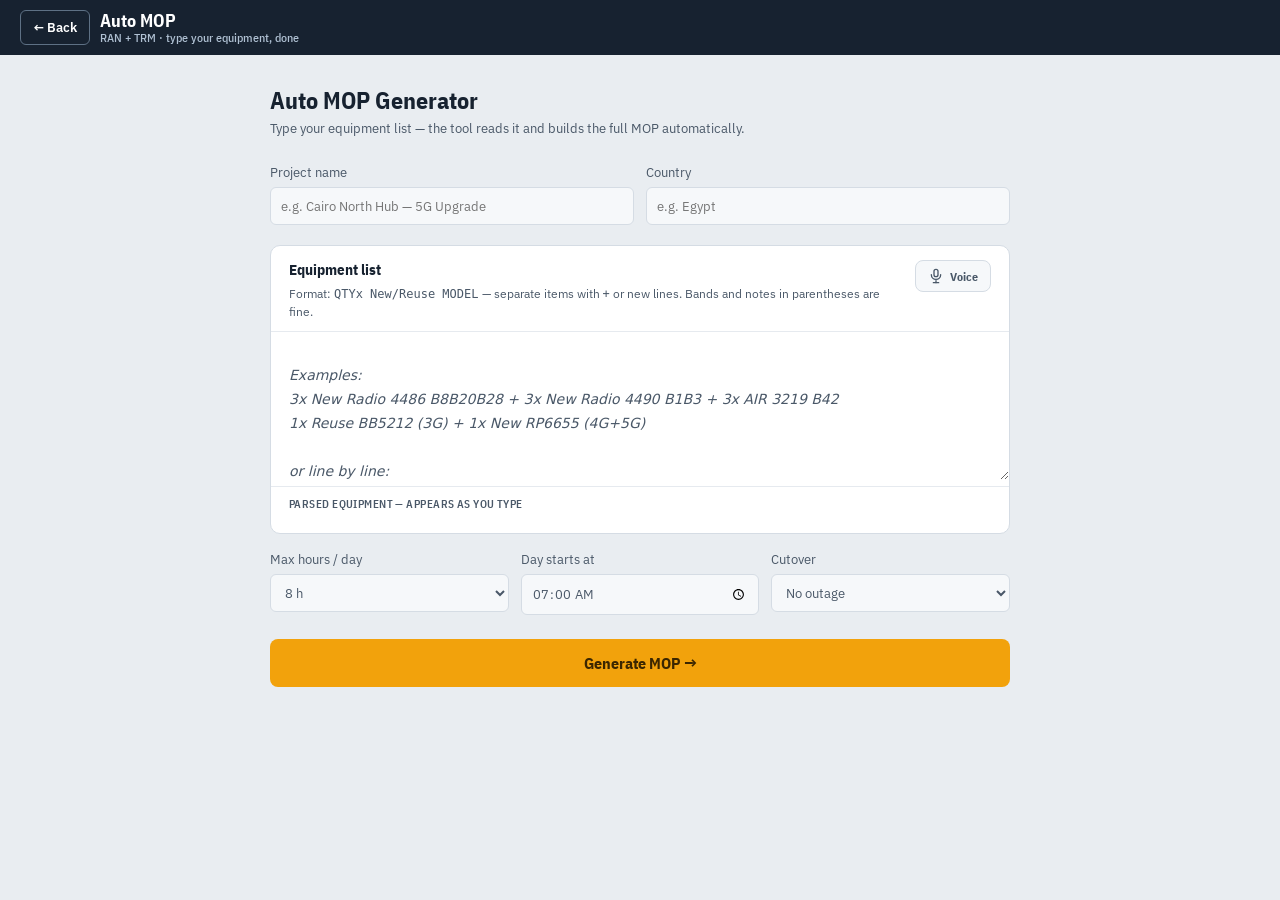
==== commit 27cc6c51: "Auto MOP: voice input via Web Speech API - Mic button appears in equipment box header (hidden if bro" ====
--- a/auto.html
+++ b/auto.html
@@ -53,9 +53,20 @@
 .proj-row input{background:var(--field);border:1px solid var(--line);border-radius:6px;padding:9px 10px;width:100%}
 
 .eq-box{background:var(--panel);border:1px solid var(--line);border-radius:10px;overflow:hidden;margin-bottom:16px}
-.eq-box-head{padding:14px 18px 10px;border-bottom:1px solid var(--shade)}
+.eq-box-head{padding:14px 18px 10px;border-bottom:1px solid var(--shade);display:flex;align-items:flex-start;gap:10px}
+.eq-box-head-text{flex:1}
 .eq-box-head b{font:700 15px var(--cond)}
 .eq-box-head p{font-size:12px;color:var(--ink-2);margin:4px 0 0}
+/* Mic button */
+.mic-btn{flex-shrink:0;display:flex;align-items:center;gap:6px;background:var(--field);border:1px solid var(--line);border-radius:8px;padding:7px 12px;cursor:pointer;font:700 12px var(--cond);color:var(--ink-2);transition:background .15s,border-color .15s}
+.mic-btn:hover{border-color:var(--blue);color:var(--blue)}
+.mic-btn.listening{background:rgba(217,65,65,.1);border-color:var(--red);color:var(--red);animation:pulse-mic 1.2s ease-in-out infinite}
+.mic-btn.listening .mic-ring{animation:ring-spin 1.2s linear infinite}
+.mic-icon{width:16px;height:16px;flex-shrink:0}
+.mic-ring{width:8px;height:8px;border-radius:50%;background:var(--red);display:none}
+.mic-btn.listening .mic-ring{display:block}
+.mic-interim{font-size:12px;color:var(--ink-2);font-style:italic;padding:4px 18px 0;min-height:18px}
+@keyframes pulse-mic{0%,100%{opacity:1}50%{opacity:.6}}
 .eq-textarea{width:100%;min-height:130px;border:0;padding:14px 18px;background:transparent;resize:vertical;font:500 14px/1.7 var(--sans);color:var(--ink)}
 .eq-textarea:focus{outline:none;background:rgba(26,115,232,.03)}
 .eq-textarea::placeholder{color:var(--ink-2);font-style:italic}
@@ -160,9 +171,22 @@
 
     <div class="eq-box">
       <div class="eq-box-head">
-        <b>Equipment list</b>
-        <p>Format: <code>QTYx New/Reuse MODEL</code> — separate items with <code>+</code> or new lines. Bands and notes in parentheses are fine.</p>
+        <div class="eq-box-head-text">
+          <b>Equipment list</b>
+          <p>Format: <code>QTYx New/Reuse MODEL</code> — separate items with <code>+</code> or new lines. Bands and notes in parentheses are fine.</p>
+        </div>
+        <button class="mic-btn" id="mic-btn" title="Speak your equipment list" hidden>
+          <svg class="mic-icon" viewBox="0 0 24 24" fill="none" stroke="currentColor" stroke-width="2" stroke-linecap="round" stroke-linejoin="round">
+            <rect x="9" y="2" width="6" height="11" rx="3"/>
+            <path d="M5 10a7 7 0 0 0 14 0"/>
+            <line x1="12" y1="19" x2="12" y2="22"/>
+            <line x1="8" y1="22" x2="16" y2="22"/>
+          </svg>
+          <span class="mic-ring"></span>
+          <span id="mic-lbl">Voice</span>
+        </button>
       </div>
+      <div class="mic-interim" id="mic-interim"></div>
       <textarea class="eq-textarea" id="eq-text" placeholder="Examples:
 3x New Radio 4486 B8B20B28 + 3x New Radio 4490 B1B3 + 3x AIR 3219 B42
 1x Reuse BB5212 (3G) + 1x New RP6655 (4G+5G)
@@ -470,6 +494,78 @@
 });
 
 // ════════════════════════════════════════════════
+//  VOICE INPUT
+// ════════════════════════════════════════════════
+(function(){
+  const SpeechRec = window.SpeechRecognition || window.webkitSpeechRecognition;
+  const btn = document.getElementById('mic-btn');
+  const lbl = document.getElementById('mic-lbl');
+  const interim = document.getElementById('mic-interim');
+  const ta = document.getElementById('eq-text');
+  if (!SpeechRec) return; // not supported — button stays hidden
+  btn.hidden = false;
+
+  const rec = new SpeechRec();
+  rec.continuous = true;
+  rec.interimResults = true;
+  rec.lang = 'en-US';
+
+  let listening = false;
+  let finalBuffer = '';
+
+  rec.onstart = () => {
+    listening = true;
+    btn.classList.add('listening');
+    lbl.textContent = 'Stop';
+    interim.textContent = '🎤 Listening…';
+    finalBuffer = ta.value.trim();
+  };
+
+  rec.onresult = (e) => {
+    let interimStr = '';
+    let newFinal = '';
+    for (let i = e.resultIndex; i < e.results.length; i++) {
+      const t = e.results[i][0].transcript;
+      if (e.results[i].isFinal) newFinal += t + ' ';
+      else interimStr += t;
+    }
+    if (newFinal) {
+      finalBuffer = (finalBuffer ? finalBuffer + '\n' : '') + newFinal.trim();
+      ta.value = finalBuffer;
+      renderChips(parseText(ta.value));
+    }
+    interim.textContent = interimStr ? `🎤 "${interimStr}"` : (listening ? '🎤 Listening…' : '');
+  };
+
+  rec.onerror = (e) => {
+    interim.textContent = e.error === 'not-allowed'
+      ? '⚠ Microphone access denied — allow mic in browser settings.'
+      : `⚠ ${e.error}`;
+    stopRec();
+  };
+
+  rec.onend = () => {
+    if (listening) {
+      // Browser auto-stopped (silence); restart to stay continuous
+      try { rec.start(); } catch(_) { stopRec(); }
+    }
+  };
+
+  function stopRec() {
+    listening = false;
+    try { rec.stop(); } catch(_) {}
+    btn.classList.remove('listening');
+    lbl.textContent = 'Voice';
+    interim.textContent = '';
+  }
+
+  btn.addEventListener('click', () => {
+    if (listening) stopRec();
+    else { try { rec.start(); } catch(e) { interim.textContent = '⚠ Could not start mic: '+e.message; } }
+  });
+})();
+
+// ════════════════════════════════════════════════
 //  STEP ENGINE
 // ════════════════════════════════════════════════
 function buildSteps(items) {
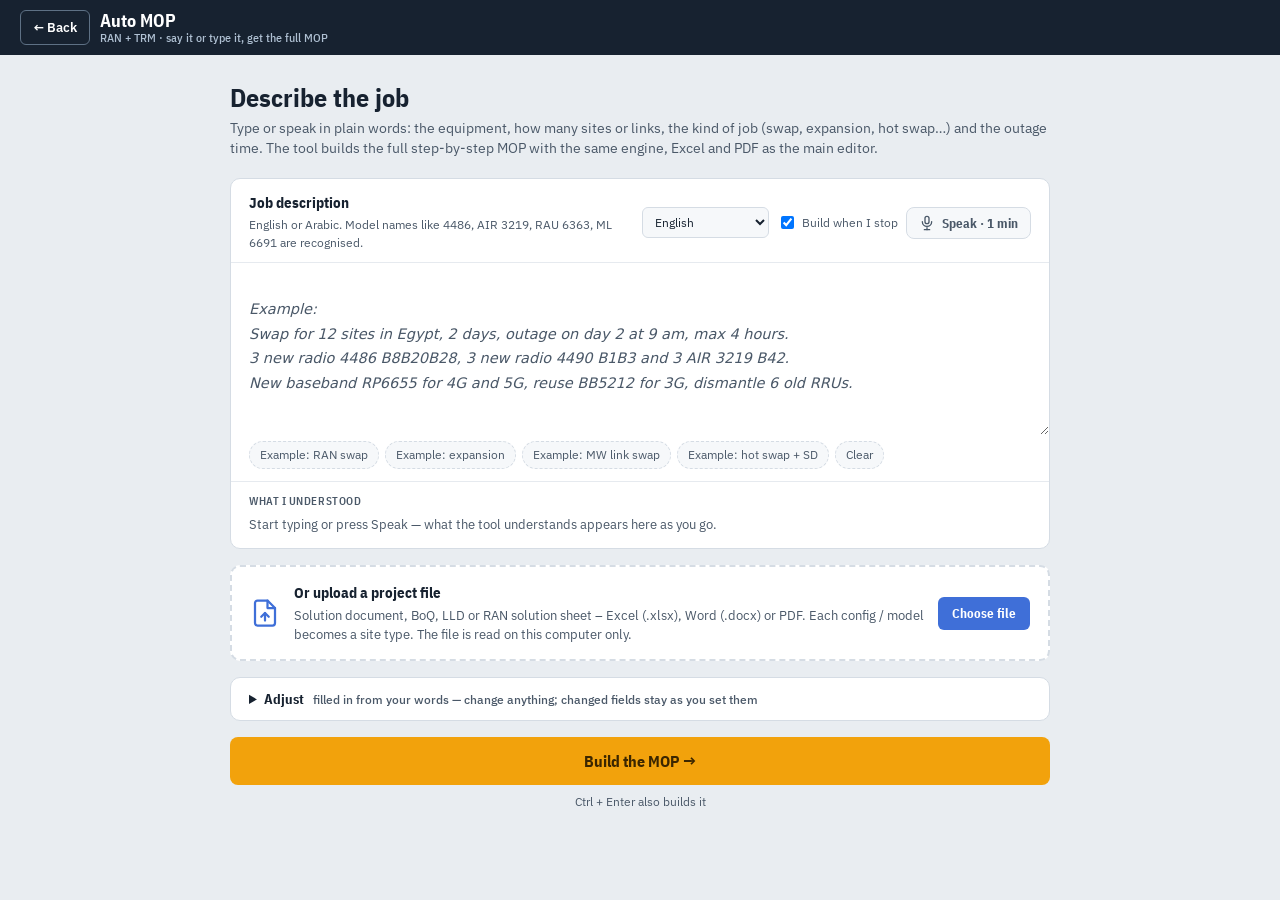
==== commit 7f5548b1: "Auto mode: plain-language/voice input (stops after 1 min), file upload (Excel/Word/PDF solution docs" ====
--- a/auto.html
+++ b/auto.html
@@ -8,1063 +8,664 @@
 <link rel="preconnect" href="https://fonts.googleapis.com">
 <link rel="preconnect" href="https://fonts.gstatic.com" crossorigin>
 <link href="https://fonts.googleapis.com/css2?family=IBM+Plex+Sans+Condensed:wght@500;600;700&family=IBM+Plex+Sans:wght@400;500;600&display=swap" rel="stylesheet">
-<script src="vendor/exceljs.min.js"></script>
-<script src="vendor/jspdf.umd.min.js"></script>
-<script src="vendor/jspdf.plugin.autotable.min.js"></script>
 <style>
 :root{
   --ink:#172230;--ink-2:#4A5868;--line:#D5DCE4;--paper:#E9EDF1;--panel:#FFFFFF;--field:#F6F8FA;
   --amber:#F2A20C;--amber-dk:#3B2600;--blue:#3F6FD8;--violet:#8B5CF6;--green:#2F9E44;--teal:#0F766E;--red:#D94141;
-  --shade:#E6EAEF;--focus:#1A73E8;
+  --shade:#E6EAEF;--focus:#1A73E8;--bar:#172230;
   --sans:"IBM Plex Sans",system-ui,sans-serif;
   --cond:"IBM Plex Sans Condensed","Arial Narrow",sans-serif;
 }
 @media(prefers-color-scheme:dark){:root:not([data-theme="light"]){
-  --ink:#E7ECF2;--ink-2:#9AA7B6;--line:#2D3946;--paper:#0F151C;--panel:#17202A;--field:#1D2833;--shade:#222D39;
+  --ink:#E7ECF2;--ink-2:#9AA7B6;--line:#2D3946;--paper:#0F151C;--panel:#17202A;--field:#1D2833;--shade:#222D39;--bar:#0B1118;
 }}
+:root[data-theme="dark"]{--ink:#E7ECF2;--ink-2:#9AA7B6;--line:#2D3946;--paper:#0F151C;--panel:#17202A;--field:#1D2833;--shade:#222D39;--bar:#0B1118}
 *,*::before,*::after{box-sizing:border-box}
 html,body{margin:0;background:var(--paper);color:var(--ink);font:14px/1.5 var(--sans)}
 button,input,select,textarea{font:inherit;color:inherit}
 :focus-visible{outline:2px solid var(--focus);outline-offset:2px}
 a{color:inherit;text-decoration:none}
-
-/* ── BAR ── */
-.bar{position:sticky;top:0;z-index:10;display:flex;gap:10px;align-items:center;padding:10px 20px;background:var(--ink);color:#fff;flex-wrap:wrap}
+[hidden]{display:none!important}
+
+/* bar */
+.bar{position:sticky;top:0;z-index:10;display:flex;gap:10px;align-items:center;padding:10px 20px;background:var(--bar);color:#fff;flex-wrap:wrap}
 .bar-back{background:transparent;border:1px solid #5E7185;color:#fff;border-radius:6px;padding:8px 12px;cursor:pointer;font:600 13px var(--sans)}
 .bar-back:hover{border-color:#AFC0D2}
 .bar-title{font:700 18px/1 var(--cond)}
 .bar-sub{font:500 12px/1 var(--cond);color:#AFC0D2;margin-top:2px}
 .bar-mast{display:flex;flex-direction:column;flex-shrink:0}
 .bar-spacer{flex:1}
-.gen{background:var(--amber);color:var(--amber-dk);border:0;border-radius:6px;padding:10px 18px;font:700 14px/1 var(--cond);cursor:pointer;white-space:nowrap}
+.gen{background:var(--amber);color:var(--amber-dk);border:0;border-radius:6px;padding:10px 16px;font:700 14px/1 var(--cond);cursor:pointer;white-space:nowrap}
 .gen:hover{filter:brightness(1.07)}.gen:disabled{opacity:.6;cursor:progress}
 .gen.ghost{background:transparent;color:var(--amber);border:1px solid var(--amber)}
 .gen.ghost:hover{background:rgba(242,162,12,.1)}
+.gen.plain{background:transparent;color:#C9D3DE;border:1px solid #5E7185}
 .vtabs{display:flex;gap:3px;background:rgba(255,255,255,.08);border:1px solid #5E7185;border-radius:7px;padding:3px}
 .vtab{background:transparent;border:0;color:#C9D3DE;font:700 13px/1 var(--cond);padding:8px 14px;border-radius:5px;cursor:pointer}
 .vtab.active{background:var(--amber);color:var(--amber-dk)}
-
-/* ── SETUP ── */
-.setup{max-width:780px;margin:0 auto;padding:32px 20px}
-.setup h2{font:700 24px/1.1 var(--cond);margin:0 0 6px}
-.setup .sub{color:var(--ink-2);font-size:13px;margin:0 0 24px}
-.proj-row{display:grid;grid-template-columns:1fr 1fr;gap:12px;margin-bottom:20px}
-.proj-row label{display:flex;flex-direction:column;gap:5px;font-size:12.5px;color:var(--ink-2)}
-.proj-row input{background:var(--field);border:1px solid var(--line);border-radius:6px;padding:9px 10px;width:100%}
-
+.dtab.active{background:#fff;color:var(--ink)}
+
+/* setup */
+.setup{max-width:860px;margin:0 auto;padding:28px 20px 60px}
+.setup h2{font:700 26px/1.1 var(--cond);margin:0 0 6px}
+.setup .sub{color:var(--ink-2);font-size:13.5px;margin:0 0 20px}
 .eq-box{background:var(--panel);border:1px solid var(--line);border-radius:10px;overflow:hidden;margin-bottom:16px}
-.eq-box-head{padding:14px 18px 10px;border-bottom:1px solid var(--shade);display:flex;align-items:flex-start;gap:10px}
-.eq-box-head-text{flex:1}
+.eq-box-head{padding:14px 18px 10px;border-bottom:1px solid var(--shade);display:flex;align-items:center;gap:10px;flex-wrap:wrap}
+.eq-box-head-text{flex:1;min-width:200px}
 .eq-box-head b{font:700 15px var(--cond)}
-.eq-box-head p{font-size:12px;color:var(--ink-2);margin:4px 0 0}
-/* Mic button */
-.mic-btn{flex-shrink:0;display:flex;align-items:center;gap:6px;background:var(--field);border:1px solid var(--line);border-radius:8px;padding:7px 12px;cursor:pointer;font:700 12px var(--cond);color:var(--ink-2);transition:background .15s,border-color .15s}
+.eq-box-head p{font-size:12px;color:var(--ink-2);margin:2px 0 0}
+.voice{display:flex;align-items:center;gap:8px;flex-wrap:wrap}
+.voice select{background:var(--field);border:1px solid var(--line);border-radius:6px;padding:6px 8px;font-size:12px}
+.mic-btn{position:relative;display:flex;align-items:center;gap:7px;background:var(--field);border:1px solid var(--line);border-radius:8px;padding:7px 12px;cursor:pointer;font:700 12.5px var(--cond);color:var(--ink-2);min-width:112px;justify-content:center;overflow:hidden}
 .mic-btn:hover{border-color:var(--blue);color:var(--blue)}
-.mic-btn.listening{background:rgba(217,65,65,.1);border-color:var(--red);color:var(--red);animation:pulse-mic 1.2s ease-in-out infinite}
-.mic-btn.listening .mic-ring{animation:ring-spin 1.2s linear infinite}
+.mic-btn.listening{background:rgba(217,65,65,.1);border-color:var(--red);color:var(--red)}
+.mic-btn .prog{position:absolute;left:0;bottom:0;height:3px;background:var(--red);width:0}
 .mic-icon{width:16px;height:16px;flex-shrink:0}
-.mic-ring{width:8px;height:8px;border-radius:50%;background:var(--red);display:none}
-.mic-btn.listening .mic-ring{display:block}
-.mic-interim{font-size:12px;color:var(--ink-2);font-style:italic;padding:4px 18px 0;min-height:18px}
-@keyframes pulse-mic{0%,100%{opacity:1}50%{opacity:.6}}
-.eq-textarea{width:100%;min-height:130px;border:0;padding:14px 18px;background:transparent;resize:vertical;font:500 14px/1.7 var(--sans);color:var(--ink)}
+.mic-dot{width:8px;height:8px;border-radius:50%;background:var(--red);display:none;animation:blink 1s infinite}
+.mic-btn.listening .mic-dot{display:block}
+@keyframes blink{50%{opacity:.25}}
+.autob{display:flex;align-items:center;gap:5px;font-size:12px;color:var(--ink-2);cursor:pointer}
+.mic-interim{font-size:12.5px;color:var(--ink-2);font-style:italic;padding:6px 18px 0;min-height:22px}
+.eq-textarea{width:100%;min-height:150px;border:0;padding:12px 18px;background:transparent;resize:vertical;font:500 14.5px/1.7 var(--sans);color:var(--ink)}
 .eq-textarea:focus{outline:none;background:rgba(26,115,232,.03)}
 .eq-textarea::placeholder{color:var(--ink-2);font-style:italic}
-
-/* Parse preview */
-.parse-preview{padding:10px 18px 14px;border-top:1px solid var(--shade);min-height:36px}
-.parse-preview .plabel{font:600 11px var(--cond);text-transform:uppercase;letter-spacing:.04em;color:var(--ink-2);margin-bottom:8px}
-.chips{display:flex;flex-wrap:wrap;gap:6px}
-.chip{display:inline-flex;align-items:center;gap:6px;border-radius:20px;padding:4px 10px 4px 8px;font-size:12.5px;font-weight:600}
-.chip.ok{background:#D3F9D8;color:#2B8A3E}
-.chip.warn{background:#FFF3CD;color:#856404}
-.chip.reused{background:#E7F0FF;color:#2C5CB5}
+.examples{display:flex;gap:6px;flex-wrap:wrap;padding:0 18px 12px}
+.ex{background:var(--field);border:1px dashed var(--line);border-radius:14px;padding:4px 10px;font-size:12px;color:var(--ink-2);cursor:pointer}
+.ex:hover{border-color:var(--blue);color:var(--blue)}
+
+.und{padding:12px 18px 14px;border-top:1px solid var(--shade)}
+.plabel{font:600 11px var(--cond);text-transform:uppercase;letter-spacing:.05em;color:var(--ink-2);margin:0 0 7px}
+.chips{display:flex;flex-wrap:wrap;gap:6px;margin-bottom:8px}
+.chip{display:inline-flex;align-items:center;gap:6px;border-radius:20px;padding:3px 10px 3px 8px;font-size:12.5px;font-weight:600;background:var(--field);border:1px solid var(--line)}
+.chip.ran{background:#E7F0FF;color:#2C5CB5;border-color:#C9DAFB}
+.chip.trm{background:#DEF5F1;color:#0F766E;border-color:#BFE7E0}
+.chip.reused{background:var(--field);color:var(--ink-2);text-decoration:line-through;text-decoration-color:rgba(0,0,0,.25)}
+.chip.bbr{background:var(--field);color:var(--ink-2)}
+.chip.set{background:#FFF4DC;color:#7A5200;border-color:#F6DFA8}
+.chip.warn{background:#FFF3CD;color:#856404;border-color:#F3DE9B}
 .chip-qty{font:700 13px var(--cond)}
-.chip-eq{font:600 12px var(--sans)}
-.chip-status{font-size:11px;font-weight:400;opacity:.8}
-
-.opts-row{display:grid;grid-template-columns:1fr 1fr 1fr;gap:12px;margin-bottom:24px}
-.opts-row label{display:flex;flex-direction:column;gap:5px;font-size:12.5px;color:var(--ink-2)}
-.opts-row select,.opts-row input[type=time]{background:var(--field);border:1px solid var(--line);border-radius:6px;padding:9px 10px;width:100%}
-
+.chip-s{font-size:11px;font-weight:400;opacity:.8}
+.empty-und{font-size:12.5px;color:var(--ink-2)}
+
+details.adj{background:var(--panel);border:1px solid var(--line);border-radius:10px;margin-bottom:16px}
+details.adj summary{padding:12px 18px;cursor:pointer;font:700 14px var(--cond)}
+details.adj summary small{font:500 12px var(--sans);color:var(--ink-2);margin-left:6px}
+.adj-grid{display:grid;grid-template-columns:repeat(auto-fill,minmax(180px,1fr));gap:12px;padding:4px 18px 18px}
+.adj-grid label{display:flex;flex-direction:column;gap:4px;font-size:12px;color:var(--ink-2)}
+.adj-grid input,.adj-grid select{background:var(--field);border:1px solid var(--line);border-radius:6px;padding:8px 9px;width:100%}
+.adj-grid input.touched,.adj-grid select.touched{border-color:var(--amber);box-shadow:0 0 0 1px var(--amber) inset}
 .btn-gen-big{width:100%;padding:14px;font:700 16px var(--cond);border-radius:8px;background:var(--amber);color:var(--amber-dk);border:0;cursor:pointer}
 .btn-gen-big:hover{filter:brightness(1.07)}
-
-/* ── MOP WRAP ── */
-.mop-wrap{padding:20px clamp(12px,3vw,28px) 60px}
-
-/* ── DASHBOARD ── */
-.stat-row{display:grid;grid-template-columns:repeat(auto-fit,minmax(150px,1fr));gap:12px;margin-bottom:20px}
-.stat{background:var(--panel);border:1px solid var(--line);border-radius:10px;padding:18px 20px}
-.stat .n{font:700 38px/1 var(--cond);margin-bottom:4px}
+.kbd{font-size:11.5px;color:var(--ink-2);text-align:center;margin-top:8px}
+
+/* MOP views */
+.mop-wrap{padding:20px clamp(12px,3vw,28px) 60px;max-width:1400px;margin:0 auto}
+.stat-row{display:grid;grid-template-columns:repeat(auto-fit,minmax(160px,1fr));gap:12px;margin-bottom:16px}
+.stat{background:var(--panel);border:1px solid var(--line);border-radius:10px;padding:16px 18px}
+.stat .n{font:700 32px/1 var(--cond);margin-bottom:5px}
 .stat .l{font-size:12.5px;color:var(--ink-2)}
-.card{background:var(--panel);border:1px solid var(--line);border-radius:10px;padding:18px 20px;margin-bottom:14px}
-.card h3{font:700 15px var(--cond);margin:0 0 14px}
-.day-row{padding:10px 0;border-bottom:1px solid var(--shade)}
+.stat .n small{font:600 13px var(--cond);color:var(--ink-2);margin-left:3px}
+.card{background:var(--panel);border:1px solid var(--line);border-radius:10px;padding:16px 20px;margin-bottom:14px}
+.card h3{font:700 15px var(--cond);margin:0 0 12px}
+.grid2{display:grid;grid-template-columns:1fr 1fr;gap:14px}
+.ulist{margin:0;padding-left:18px;font-size:13px}
+.ulist li{margin:2px 0}
+.okpill{display:inline-block;font:700 11.5px var(--cond);padding:3px 9px;border-radius:10px;color:#fff;background:var(--green)}
+.okpill.bad{background:var(--red)}
+.note{font-size:12.5px;color:var(--ink-2);margin:8px 0 0}
+.day-row{padding:9px 0;border-bottom:1px solid var(--shade)}
 .day-row:last-child{border:0}
-.day-row .dhead{display:flex;justify-content:space-between;margin-bottom:6px}
-.day-row .dhead b{font:700 14px var(--cond)}
-.day-row .dhead span{font-size:12.5px;color:var(--ink-2)}
-.bar-track{height:14px;background:var(--shade);border-radius:3px;overflow:hidden}
+.dhead{display:flex;justify-content:space-between;gap:10px;margin-bottom:6px;flex-wrap:wrap}
+.dhead b{font:700 14px var(--cond)}
+.dhead span{font-size:12.5px;color:var(--ink-2)}
+.bar-track{height:12px;background:var(--shade);border-radius:3px;overflow:hidden;position:relative}
 .bar-fill{height:100%;border-radius:3px}
-.crew-row{display:flex;align-items:center;gap:10px;padding:5px 0;font-size:13px}
+.bar-max{position:absolute;top:-2px;bottom:-2px;width:2px;background:var(--ink-2)}
+.crew-row{display:flex;align-items:center;gap:10px;padding:4px 0;font-size:13px}
 .crew-dot{width:9px;height:9px;border-radius:50%;flex-shrink:0}
-.crew-name{width:170px;font-weight:600}
+.crew-name{width:200px;font-weight:600;overflow:hidden;text-overflow:ellipsis;white-space:nowrap}
 .crew-bar-wrap{flex:1;height:8px;background:var(--shade);border-radius:2px;overflow:hidden}
 .crew-bar-inner{height:100%;border-radius:2px}
 .crew-hrs{width:55px;text-align:right;color:var(--ink-2);font-size:12px}
 
-/* ── GANTT ── */
-.gantt-day{background:var(--panel);border:1px solid var(--line);border-radius:10px;padding:16px;margin-bottom:14px}
-.gantt-dhead{display:flex;justify-content:space-between;border-bottom:2px solid var(--ink);padding-bottom:8px;margin-bottom:10px}
+.gantt-day{background:var(--panel);border:1px solid var(--line);border-radius:10px;padding:14px 16px;margin-bottom:14px}
+.gantt-dhead{display:flex;justify-content:space-between;border-bottom:2px solid var(--ink);padding-bottom:8px;margin-bottom:8px;gap:10px;flex-wrap:wrap}
 .gantt-dhead b{font:700 15px var(--cond)}
 .gantt-dhead span{font:600 12px var(--cond);color:var(--ink-2)}
-.gantt-scale{position:relative;height:18px;margin-left:200px;font-size:10px;color:var(--ink-2);margin-bottom:2px}
+.gantt-scale{position:relative;height:18px;margin-left:250px;font-size:10px;color:var(--ink-2)}
 .gantt-scale span{position:absolute;transform:translateX(-50%)}
-.gantt-crew{margin-bottom:8px}
-.gantt-crew-lbl{font:700 11px var(--cond);color:var(--ink-2);text-transform:uppercase;letter-spacing:.04em;margin-bottom:3px;display:flex;align-items:center;gap:5px}
-.gantt-step{display:grid;grid-template-columns:200px 1fr;gap:6px;align-items:center;min-height:24px;border-top:1px solid var(--shade)}
-.gantt-name{font-size:11.5px;white-space:nowrap;overflow:hidden;text-overflow:ellipsis;padding:3px 0}
-.gantt-track{position:relative;height:18px;background:repeating-linear-gradient(to right,var(--shade) 0,var(--shade) 1px,transparent 1px,transparent var(--tick))}
-.gantt-bar{position:absolute;top:2px;height:14px;border-radius:3px;font:700 9.5px/14px var(--cond);color:#fff;padding:0 4px;white-space:nowrap;overflow:hidden;min-width:2px}
-
-/* ── TABLE ── */
+.gantt-step{display:grid;grid-template-columns:250px 1fr;gap:6px;align-items:center;min-height:24px;border-top:1px solid var(--shade)}
+.gantt-name{font-size:12px;white-space:nowrap;overflow:hidden;text-overflow:ellipsis;padding:3px 0}
+.gantt-name em{font-style:normal;color:var(--ink-2);font-weight:600;margin-right:4px}
+.gantt-track{position:relative;height:18px}
+.gantt-win{position:absolute;top:0;bottom:0;background:rgba(217,65,65,.08);border-left:1px dashed var(--red);border-right:1px dashed var(--red)}
+.gantt-bar{position:absolute;top:2px;height:14px;border-radius:3px;font:700 9.5px/14px var(--cond);color:#fff;padding:0 4px;white-space:nowrap;overflow:hidden;min-width:3px}
+.legend{display:flex;gap:14px;flex-wrap:wrap;font-size:12px;color:var(--ink-2);margin:0 0 12px}
+.legend i{display:inline-block;width:10px;height:10px;border-radius:2px;margin-right:5px;vertical-align:-1px}
+
+.tools{display:flex;gap:10px;align-items:center;margin-bottom:10px;flex-wrap:wrap}
+.tools input{background:var(--panel);border:1px solid var(--line);border-radius:6px;padding:7px 10px;width:240px}
+.prog-txt{font:700 13px var(--cond);color:var(--ink-2)}
+.prog-txt.all{color:var(--green)}
 .tbl-wrap{overflow-x:auto;border-radius:10px;border:1px solid var(--line)}
 table.exec{width:100%;border-collapse:collapse;font-size:13px;background:var(--panel)}
-table.exec th{background:var(--ink);color:#fff;font:700 11.5px var(--cond);padding:10px 12px;text-align:left;white-space:nowrap;position:sticky;top:0;z-index:1}
-table.exec td{padding:9px 12px;border-bottom:1px solid var(--shade);vertical-align:top}
-table.exec tr:last-child td{border:0}
-table.exec tr:hover td{background:var(--field)}
-table.exec tr.cut-row td{background:rgba(217,65,65,.05)}
-.dpill{display:inline-block;font:700 11px var(--cond);padding:2px 8px;border-radius:10px;color:#fff;white-space:nowrap}
-.cpill{display:inline-block;font:600 11px var(--sans);padding:2px 8px;border-radius:10px;color:#fff;white-space:nowrap}
-.pre-list{font-size:11px;color:var(--ink-2);max-width:200px}
+table.exec th{background:var(--bar);color:#fff;font:700 11.5px var(--cond);padding:9px 10px;text-align:left;white-space:nowrap;position:sticky;top:0}
+table.exec td{padding:8px 10px;border-bottom:1px solid var(--shade);vertical-align:top}
+table.exec tr.dayrow td{background:var(--field);font:700 13px var(--cond);color:var(--ink)}
+table.exec tr.out td{background:rgba(217,65,65,.05)}
+table.exec tr.done td{opacity:.45}
+table.exec tr.done td.nm{text-decoration:line-through}
+.dpill,.ipill{display:inline-block;font:700 11px var(--cond);padding:2px 8px;border-radius:10px;color:#fff;white-space:nowrap}
+.ipill.Outage{background:var(--red)}.ipill.SA{background:var(--amber);color:var(--amber-dk)}.ipill.Non-SA{background:var(--ink-2)}
+.who{font-size:12px;color:var(--ink-2)}
+.desc{font-size:12px;color:var(--ink-2);margin-top:2px}
+.rem{font-size:12px;color:#8A5A00}
 .chk{width:16px;height:16px;cursor:pointer;accent-color:var(--green)}
-.seq{font:700 12px var(--cond);color:var(--ink-2)}
-.dur{font:600 12px var(--cond);white-space:nowrap}
-
-#toast{position:fixed;bottom:20px;left:50%;transform:translateX(-50%);background:var(--ink);color:#fff;padding:9px 18px;border-radius:6px;font-size:13px;opacity:0;pointer-events:none;transition:opacity .2s;z-index:99}
+.num{font:700 12px var(--cond);color:var(--ink-2);white-space:nowrap}
+.time{font:600 12px var(--cond);white-space:nowrap}
+
+/* checklist print */
+.ckl{position:fixed;inset:0;z-index:50;background:#fff;color:#111;overflow:auto;padding:24px 32px}
+.ckl h1{font:700 22px var(--cond);margin:0 0 4px}
+.ckl .meta{font-size:12px;color:#555;margin-bottom:14px}
+.ckl h2{font:700 15px var(--cond);margin:16px 0 6px;border-bottom:2px solid #111;padding-bottom:3px}
+.ckl .st{display:flex;gap:10px;padding:5px 0;border-bottom:1px solid #ddd;font-size:12.5px;break-inside:avoid}
+.ckl .box{width:14px;height:14px;border:1.5px solid #333;border-radius:2px;flex-shrink:0;margin-top:2px}
+.ckl .st small{display:block;color:#666}
+.ckl-act{display:flex;gap:8px;margin-bottom:14px}
+.ckl-act button{border:0;border-radius:6px;padding:8px 14px;font:700 13px var(--cond);cursor:pointer;background:#172230;color:#fff}
+.ckl-act button.p{background:#F2A20C;color:#3B2600}
+@media print{body>*:not(.ckl){display:none!important}.ckl{position:static;padding:0}.ckl-act{display:none}}
+
+/* file import */
+.drop{display:flex;align-items:center;gap:14px;padding:16px 18px;border:2px dashed var(--line);border-radius:10px;background:var(--panel);cursor:pointer;margin-bottom:16px;transition:border-color .15s,background .15s}
+.drop:hover,.drop.over{border-color:var(--blue);background:rgba(63,111,216,.05)}
+.drop svg{width:30px;height:30px;color:var(--blue);flex-shrink:0}
+.drop b{font:700 15px var(--cond)}
+.drop p{margin:2px 0 0;font-size:12.5px;color:var(--ink-2)}
+.drop .pick{margin-left:auto;background:var(--blue);color:#fff;border:0;border-radius:6px;padding:8px 14px;font:700 13px var(--cond);cursor:pointer;white-space:nowrap}
+.fbox{background:var(--panel);border:1px solid var(--line);border-radius:10px;margin-bottom:16px;overflow:hidden}
+.fhead{display:flex;gap:10px;align-items:center;padding:12px 18px;border-bottom:1px solid var(--shade);flex-wrap:wrap}
+.fhead b{font:700 15px var(--cond)}
+.fhead span{font-size:12.5px;color:var(--ink-2)}
+.fhead .x{margin-left:auto;background:none;border:1px solid var(--line);border-radius:6px;padding:5px 10px;cursor:pointer;font-size:12px;color:var(--ink-2)}
+.fnote{padding:8px 18px;font-size:12.5px;background:#FFF8E6;color:#7A5200;border-bottom:1px solid var(--shade)}
+.ftbl{width:100%;border-collapse:collapse;font-size:13px}
+.ftbl th{font:700 11px var(--cond);text-transform:uppercase;letter-spacing:.04em;color:var(--ink-2);text-align:left;padding:8px 10px;border-bottom:1px solid var(--shade)}
+.ftbl td{padding:7px 10px;border-bottom:1px solid var(--shade);vertical-align:top}
+.ftbl tr.off td{opacity:.45}
+.ftbl input[type=text],.ftbl input[type=number],.ftbl textarea{width:100%;background:var(--field);border:1px solid var(--line);border-radius:5px;padding:6px 8px;font-size:13px}
+.ftbl textarea{min-height:52px;resize:vertical;font:13px/1.45 var(--sans)}
+.ftbl input.need{border-color:var(--amber);box-shadow:0 0 0 1px var(--amber) inset}
+.ftbl .mini{display:flex;flex-wrap:wrap;gap:4px;margin-top:5px}
+.ftbl .mini span{font-size:11.5px;background:var(--field);border:1px solid var(--line);border-radius:10px;padding:1px 7px;color:var(--ink-2)}
+.ftbl .mini span.bad{background:#FFF3CD;color:#856404;border-color:#F3DE9B}
+.ffoot{padding:10px 18px;font-size:12.5px;color:var(--ink-2);display:flex;gap:16px;flex-wrap:wrap}
+.tsel{background:rgba(255,255,255,.08);border:1px solid #5E7185;color:#fff;border-radius:7px;padding:7px 10px;font:600 13px var(--sans);max-width:260px}
+.tsel option{color:#111}
+table.types{width:100%;border-collapse:collapse;font-size:13px}
+table.types th{font:700 11px var(--cond);text-transform:uppercase;color:var(--ink-2);text-align:left;padding:6px 8px;border-bottom:1px solid var(--shade)}
+table.types td{padding:7px 8px;border-bottom:1px solid var(--shade)}
+table.types tr{cursor:pointer}table.types tr:hover td{background:var(--field)}
+table.types tr.sel td{background:rgba(242,162,12,.12);font-weight:600}
+#toast{position:fixed;bottom:20px;left:50%;transform:translateX(-50%);background:#172230;color:#fff;padding:9px 18px;border-radius:6px;font-size:13px;opacity:0;pointer-events:none;transition:opacity .2s;z-index:99;max-width:90vw}
 #toast.on{opacity:1}
-@media(max-width:600px){.opts-row,.proj-row{grid-template-columns:1fr}}
+@media(max-width:700px){.grid2{grid-template-columns:1fr}.gantt-scale{margin-left:140px}.gantt-step{grid-template-columns:140px 1fr}.crew-name{width:120px}}
 </style>
 </head>
 <body>
 
-<!-- SETUP -->
+<!-- ===================== SETUP ===================== -->
 <div id="pg-setup">
   <header class="bar">
     <a href="index.html" class="bar-back">← Back</a>
-    <div class="bar-mast">
-      <div class="bar-title">Auto MOP</div>
-      <div class="bar-sub">RAN + TRM · type your equipment, done</div>
-    </div>
+    <div class="bar-mast"><div class="bar-title">Auto MOP</div><div class="bar-sub">RAN + TRM · say it or type it, get the full MOP</div></div>
   </header>
 
   <div class="setup">
-    <h2>Auto MOP Generator</h2>
-    <p class="sub">Type your equipment list — the tool reads it and builds the full MOP automatically.</p>
-
-    <div class="proj-row">
-      <label>Project name<input id="p-name" placeholder="e.g. Cairo North Hub — 5G Upgrade"></label>
-      <label>Country<input id="p-country" placeholder="e.g. Egypt"></label>
-    </div>
+    <h2>Describe the job</h2>
+    <p class="sub">Type or speak in plain words: the equipment, how many sites or links, the kind of job (swap, expansion, hot swap…) and the outage time. The tool builds the full step-by-step MOP with the same engine, Excel and PDF as the main editor.</p>
 
     <div class="eq-box">
       <div class="eq-box-head">
-        <div class="eq-box-head-text">
-          <b>Equipment list</b>
-          <p>Format: <code>QTYx New/Reuse MODEL</code> — separate items with <code>+</code> or new lines. Bands and notes in parentheses are fine.</p>
+        <div class="eq-box-head-text"><b>Job description</b><p>English or Arabic. Model names like 4486, AIR 3219, RAU 6363, ML 6691 are recognised.</p></div>
+        <div class="voice" id="voice" hidden>
+          <select id="mic-lang" aria-label="Voice language"><option value="en-US">English</option><option value="en-GB">English (UK)</option><option value="ar-EG">العربية (مصر)</option><option value="ar-SA">العربية (السعودية)</option></select>
+          <label class="autob" title="Build the MOP automatically when the recording stops"><input type="checkbox" id="auto-build" checked> Build when I stop</label>
+          <button class="mic-btn" id="mic-btn" title="Speak (stops automatically after 1 minute)">
+            <svg class="mic-icon" viewBox="0 0 24 24" fill="none" stroke="currentColor" stroke-width="2" stroke-linecap="round" stroke-linejoin="round"><rect x="9" y="2" width="6" height="11" rx="3"/><path d="M5 10a7 7 0 0 0 14 0"/><line x1="12" y1="19" x2="12" y2="22"/><line x1="8" y1="22" x2="16" y2="22"/></svg>
+            <span class="mic-dot"></span><span id="mic-lbl">Speak · 1 min</span><span class="prog" id="mic-prog"></span>
+          </button>
         </div>
-        <button class="mic-btn" id="mic-btn" title="Speak your equipment list" hidden>
-          <svg class="mic-icon" viewBox="0 0 24 24" fill="none" stroke="currentColor" stroke-width="2" stroke-linecap="round" stroke-linejoin="round">
-            <rect x="9" y="2" width="6" height="11" rx="3"/>
-            <path d="M5 10a7 7 0 0 0 14 0"/>
-            <line x1="12" y1="19" x2="12" y2="22"/>
-            <line x1="8" y1="22" x2="16" y2="22"/>
-          </svg>
-          <span class="mic-ring"></span>
-          <span id="mic-lbl">Voice</span>
-        </button>
       </div>
       <div class="mic-interim" id="mic-interim"></div>
-      <textarea class="eq-textarea" id="eq-text" placeholder="Examples:
-3x New Radio 4486 B8B20B28 + 3x New Radio 4490 B1B3 + 3x AIR 3219 B42
-1x Reuse BB5212 (3G) + 1x New RP6655 (4G+5G)
-
-or line by line:
-2x New MW Antenna + 2x New RAU + 2x New IDU ML6630"></textarea>
-      <div class="parse-preview" id="preview">
-        <div class="plabel">Parsed equipment — appears as you type</div>
-        <div class="chips" id="chips"></div>
+      <textarea class="eq-textarea" id="eq-text" dir="auto" placeholder="Example:
+Swap for 12 sites in Egypt, 2 days, outage on day 2 at 9 am, max 4 hours.
+3 new radio 4486 B8B20B28, 3 new radio 4490 B1B3 and 3 AIR 3219 B42.
+New baseband RP6655 for 4G and 5G, reuse BB5212 for 3G, dismantle 6 old RRUs."></textarea>
+      <div class="examples">
+        <button class="ex" data-ex="ran">Example: RAN swap</button>
+        <button class="ex" data-ex="exp">Example: expansion</button>
+        <button class="ex" data-ex="trm">Example: MW link swap</button>
+        <button class="ex" data-ex="hot">Example: hot swap + SD</button>
+        <button class="ex" data-ex="clr">Clear</button>
+      </div>
+      <div class="und" id="und">
+        <div class="plabel">What I understood</div>
+        <div id="und-body"><div class="empty-und">Start typing or press Speak — what the tool understands appears here as you go.</div></div>
       </div>
     </div>
 
-    <div class="opts-row">
-      <label>Max hours / day
-        <select id="o-maxh">
-          <option value="480">8 h</option>
-          <option value="540">9 h</option>
-          <option value="600">10 h</option>
-          <option value="660">11 h</option>
-          <option value="720">12 h</option>
-        </select>
-      </label>
-      <label>Day starts at<input type="time" id="o-start" value="07:00"></label>
-      <label>Cutover
-        <select id="o-cutover">
-          <option value="0">No outage</option>
-          <option value="1">Day 1</option>
-          <option value="2">Day 2</option>
-          <option value="3">Day 3</option>
-          <option value="4">Day 4</option>
-          <option value="5">Day 5</option>
-        </select>
-      </label>
-    </div>
-
-    <button class="btn-gen-big" id="btn-gen">Generate MOP →</button>
+    <label class="drop" id="drop" for="file-in">
+      <svg viewBox="0 0 24 24" fill="none" stroke="currentColor" stroke-width="1.8" stroke-linecap="round" stroke-linejoin="round"><path d="M14 2H6a2 2 0 0 0-2 2v16a2 2 0 0 0 2 2h12a2 2 0 0 0 2-2V8z"/><polyline points="14 2 14 8 20 8"/><line x1="12" y1="18" x2="12" y2="12"/><polyline points="9 15 12 12 15 15"/></svg>
+      <div><b>Or upload a project file</b><p>Solution document, BoQ, LLD or RAN solution sheet – Excel (.xlsx), Word (.docx) or PDF. Each config / model becomes a site type. The file is read on this computer only.</p></div>
+      <span class="pick">Choose file</span>
+      <input type="file" id="file-in" accept=".xlsx,.xlsm,.docx,.pdf,.csv,.txt" hidden>
+    </label>
+    <div class="fbox" id="fbox" hidden></div>
+
+    <details class="adj" id="adj">
+      <summary>Adjust <small>filled in from your words — change anything; changed fields stay as you set them</small></summary>
+      <div class="adj-grid">
+        <label>Project<input data-k="name" placeholder="Project name"></label>
+        <label>Country<input data-k="country" placeholder="Country"></label>
+        <label>Sites / links<input type="number" min="1" data-k="sites"></label>
+        <label class="ran-f">RAN job<select data-k="ranScenario"><option value="">Auto</option><option value="swap">Swap / modernization</option><option value="exp">Expansion</option><option value="g5">5G AIR add only</option><option value="nsb">New site build</option></select></label>
+        <label class="trm-f">TRM job<select data-k="trmMethod"><option value="">Auto</option><option value="normal">Normal swap (1 team)</option><option value="hot">Hot swap (2 teams)</option><option value="out2">Outdoor swap, 2 teams</option><option value="upg">1+0 → 2+0 upgrade</option><option value="idu">IDU / NPU swap only</option><option value="radswap">Radio swap only</option><option value="new">New link</option><option value="dism">Dismantling only</option></select></label>
+        <label>Days<select data-k="days"><option value="">Auto</option><option>1</option><option>2</option><option>3</option><option>4</option></select></label>
+        <label>Outage day<select data-k="outageDay"><option value="">Auto</option><option value="0">No outage</option><option>1</option><option>2</option><option>3</option><option>4</option></select></label>
+        <label>Outage start<input type="time" data-k="outStart"></label>
+        <label>Max outage (h)<input type="number" min="0.5" max="12" step="0.5" data-k="outMax"></label>
+        <label>Team on site<input type="time" data-k="arrive"></label>
+        <label>Max hours / day<input type="number" min="4" max="16" step="0.5" data-k="maxHours"></label>
+        <label class="ran-f">Old RRUs to dismantle<input type="number" min="0" data-k="legacyRRU"></label>
+      </div>
+    </details>
+
+    <button class="btn-gen-big" id="btn-gen">Build the MOP →</button>
+    <div class="kbd">Ctrl + Enter also builds it</div>
   </div>
 </div>
 
-<!-- MOP -->
+<!-- ===================== MOP ===================== -->
 <div id="pg-mop" hidden>
   <header class="bar">
     <button class="bar-back" id="btn-edit">← Edit</button>
+    <div class="vtabs" id="dtabs" hidden></div>
+    <select class="tsel" id="tsel" hidden aria-label="Site type"></select>
     <div class="vtabs">
-      <button class="vtab active" data-v="dashboard">Dashboard</button>
-      <button class="vtab" data-v="gantt">Gantt</button>
-      <button class="vtab" data-v="table">Execution Table</button>
+      <button class="vtab active" data-v="overview">Overview</button>
+      <button class="vtab" data-v="timeline">Timeline</button>
+      <button class="vtab" data-v="steps">Steps</button>
     </div>
     <div class="bar-spacer"></div>
+    <button class="gen plain" id="btn-ckl" title="Printable field checklist">Checklist</button>
+    <button class="gen plain" id="btn-open" title="Add this MOP to the main editor to fine-tune it">Open in editor</button>
     <button class="gen ghost" id="btn-pdf">PDF</button>
     <button class="gen" id="btn-xl">Excel</button>
   </header>
   <div class="mop-wrap">
-    <div id="v-dashboard"></div>
-    <div id="v-gantt" hidden></div>
-    <div id="v-table" hidden></div>
+    <div id="v-overview"></div>
+    <div id="v-timeline" hidden></div>
+    <div id="v-steps" hidden></div>
   </div>
 </div>
 
-<div id="toast"></div>
-
+<div id="toast" role="status"></div>
+
+<script src="vendor/exceljs.min.js"></script>
+<script src="vendor/qrcode.js"></script>
+<script src="vendor/jspdf.umd.min.js"></script>
+<script src="vendor/jspdf.plugin.autotable.min.js"></script>
+<script src="js/core.js"></script>
+<script src="js/auto-parse.js"></script>
+<script src="js/auto-import.js"></script>
 <script>
-// ════════════════════════════════════════════════
-//  KNOWLEDGE BASE
-// ════════════════════════════════════════════════
-const KB = {
-  "Radio Unit": {
-    pat:[/^radio\s*\d/i,/^rru/i,/^rp\d/i,/^2219|^2255|^4486|^4488|^4490|^6449|^6488|^6646|^6649|^4415/i],
-    aliases:["rru","radio","radio unit","ericsson radio","radio port"],
-    cat:"RAN",
-    new:[
-      {k:"bracket",n:"Install mounting bracket",           m:15,c:"Tower crew",      p:[]},
-      {k:"mount",  n:"Hoist and mount radio unit",         m:20,c:"Tower crew",      p:["bracket"]},
-      {k:"ground", n:"Ground radio unit",                  m:10,c:"Tower crew",      p:["mount"]},
-      {k:"rf",     n:"Run RF / jumper cables",             m:20,c:"Tower crew",      p:["mount"]},
-      {k:"dc",     n:"Run DC power cable",                 m:15,c:"Tower crew",      p:["mount"]},
-      {k:"cpri",   n:"CPRI / fiber connection at baseband",m:15,c:"Ground tech",     p:["dc","rf"]}
-    ],
-    reu:[
-      {k:"dis",    n:"Disconnect and dismantle existing radio",m:20,c:"Tower crew",  p:[]},
-      {k:"mount",  n:"Mount replacement radio unit",          m:20,c:"Tower crew",  p:["dis"]},
-      {k:"rf",     n:"Reconnect RF / jumper cables",          m:10,c:"Tower crew",  p:["mount"]},
-      {k:"dc",     n:"Reconnect DC power cable",              m:10,c:"Tower crew",  p:["mount"]},
-      {k:"cpri",   n:"Reconnect CPRI / fiber at baseband",    m:10,c:"Ground tech", p:["dc","rf"]}
-    ]
-  },
-  "5G AIR Unit": {
-    pat:[/^air\s*\d/i,/^3219|^3246|^6449|^6488|^3298/i],
-    aliases:["air","airrus","5g air","air unit"],
-    cat:"RAN",
-    new:[
-      {k:"bracket", n:"Install AIR mounting bracket",    m:20,c:"Tower crew",  p:[]},
-      {k:"mount",   n:"Hoist and mount AIR unit",        m:30,c:"Tower crew",  p:["bracket"]},
-      {k:"ground",  n:"Ground AIR unit",                 m:10,c:"Tower crew",  p:["mount"]},
-      {k:"fiber",   n:"Route CPRI fiber to shelter",     m:25,c:"Tower crew",  p:["mount"]},
-      {k:"dc",      n:"Route DC power cable",            m:20,c:"Tower crew",  p:["mount"]},
-      {k:"fiber_bb",n:"Terminate fiber at DU / BBU",     m:15,c:"Ground tech", p:["fiber"]},
-      {k:"align",   n:"AIR unit alignment check",        m:20,c:"Tower crew",  p:["mount"]}
-    ],
-    reu:[
-      {k:"dis",   n:"Dismantle existing AIR unit",       m:25,c:"Tower crew",  p:[]},
-      {k:"mount", n:"Mount replacement AIR unit",        m:30,c:"Tower crew",  p:["dis"]},
-      {k:"fiber", n:"Reconnect CPRI fiber",              m:10,c:"Tower crew",  p:["mount"]},
-      {k:"dc",    n:"Reconnect DC power",                m:10,c:"Tower crew",  p:["mount"]},
-      {k:"ground",n:"Ground AIR unit",                   m:10,c:"Tower crew",  p:["mount"]},
-      {k:"align", n:"AIR unit alignment check",          m:20,c:"Tower crew",  p:["mount"]}
-    ]
-  },
-  "Baseband Unit": {
-    pat:[/^bb\s*\d/i,/^baseband/i,/^bbu/i,/^du\s*\d/i,/^5212|^5216|^5272|^6630|^6648|^6360/i],
-    aliases:["bbu","du","baseband","cudu","dpb","dus"],
-    cat:"RAN",
-    new:[
-      {k:"rack",  n:"Mount BBU / DU in rack or cabinet",       m:30,c:"Ground tech",      p:[]},
-      {k:"ground",n:"Ground BBU / DU",                         m:10,c:"Ground tech",      p:["rack"]},
-      {k:"power", n:"Connect DC power",                        m:20,c:"Ground tech",      p:["rack"]},
-      {k:"cpri",  n:"Connect CPRI / eCPRI ports",              m:20,c:"Ground tech",      p:["rack"]},
-      {k:"eth",   n:"Connect Ethernet / management cables",    m:15,c:"Ground tech",      p:["rack"]},
-      {k:"sw",    n:"Software load and license activation",    m:30,c:"Remote integrator",p:["power","eth"]}
-    ],
-    reu:[
-      {k:"backup", n:"Take configuration backup",           m:20,c:"Remote integrator",p:[]},
-      {k:"off",    n:"Controlled power-off",                m:10,c:"Ground tech",      p:["backup"]},
-      {k:"dis",    n:"Disconnect all cables",               m:20,c:"Ground tech",      p:["off"]},
-      {k:"replace",n:"Replace BBU / DU unit",              m:25,c:"Ground tech",      p:["dis"]},
-      {k:"recon",  n:"Reconnect all cables",               m:20,c:"Ground tech",      p:["replace"]},
-      {k:"restore",n:"Restore configuration and verify",   m:30,c:"Remote integrator",p:["recon"]}
-    ]
-  },
-  "Sector Antenna": {
-    pat:[/^antenna/i,/^sector/i,/^passive ant/i],
-    aliases:["antenna","sector","passive antenna","anten","ants","cross-dipole"],
-    cat:"RAN",
-    new:[
-      {k:"bracket",n:"Install antenna mounting bracket",m:20,c:"Tower crew",p:[]},
-      {k:"mount",  n:"Hoist and mount antenna",        m:25,c:"Tower crew",p:["bracket"]},
-      {k:"jumper", n:"Connect jumper cables",          m:15,c:"Tower crew",p:["mount"]},
-      {k:"align",  n:"Set azimuth and mechanical tilt",m:20,c:"Tower crew",p:["mount"]}
-    ],
-    reu:[
-      {k:"dis",   n:"Dismantle existing antenna",    m:20,c:"Tower crew",p:[]},
-      {k:"mount", n:"Mount new antenna",             m:25,c:"Tower crew",p:["dis"]},
-      {k:"jumper",n:"Reconnect jumper cables",       m:10,c:"Tower crew",p:["mount"]},
-      {k:"align", n:"Re-align azimuth and tilt",     m:20,c:"Tower crew",p:["mount"]}
-    ]
-  },
-  "RBS Cabinet": {
-    pat:[/^rbs\s*\d/i,/^ers\s*\d/i,/^cabinet/i,/^outdoor cab/i],
-    aliases:["rbs","cabinet","ers","outdoor cabinet"],
-    cat:"RAN",
-    new:[
-      {k:"pos",   n:"Position and level cabinet",            m:30,c:"Ground tech",p:[]},
-      {k:"anchor",n:"Anchor cabinet to floor / foundation",  m:25,c:"Ground tech",p:["pos"]},
-      {k:"power", n:"Connect AC / DC power supply",          m:30,c:"Ground tech",p:["anchor"]},
-      {k:"ground",n:"Ground cabinet",                        m:15,c:"Ground tech",p:["anchor"]},
-      {k:"cables",n:"Route and dress feeder / fiber cables", m:25,c:"Ground tech",p:["pos"]}
-    ],
-    reu:[
-      {k:"inspect", n:"Inspect and clean cabinet",          m:20,c:"Ground tech",p:[]},
-      {k:"replace", n:"Replace faulty module or PSU",       m:30,c:"Ground tech",p:["inspect"]},
-      {k:"recon",   n:"Reconnect cables and verify power",  m:20,c:"Ground tech",p:["replace"]}
-    ]
-  },
-  "MW Antenna": {
-    pat:[/^mw ant/i,/^dish/i,/^parabolic/i,/^hp ant/i,/^microwave ant/i],
-    aliases:["mw antenna","dish","microwave antenna","parabolic","hp antenna"],
-    cat:"TRM",
-    new:[
-      {k:"bracket",  n:"Install antenna bracket / mount",         m:25,c:"Riggers",p:[]},
-      {k:"hoist",    n:"Hoist and mount dish",                    m:30,c:"Riggers",p:["bracket"]},
-      {k:"rough",    n:"Rough alignment — azimuth and elevation", m:20,c:"Riggers",p:["hoist"]},
-      {k:"waveguide",n:"Connect waveguide or coax cable",        m:20,c:"Riggers",p:["hoist"]}
-    ],
-    reu:[
-      {k:"dis",      n:"Dismantle and lower existing dish",  m:30,c:"Riggers",p:[]},
-      {k:"mount",    n:"Mount new dish",                     m:30,c:"Riggers",p:["dis"]},
-      {k:"waveguide",n:"Reconnect waveguide / coax",         m:20,c:"Riggers",p:["mount"]},
-      {k:"align",    n:"Fine alignment and link test",       m:30,c:"Riggers",p:["mount"]}
-    ]
-  },
-  "RAU / ODU": {
-    pat:[/^rau/i,/^odu/i,/^outdoor unit/i],
-    aliases:["rau","odu","outdoor unit","radio access unit","rau 03"],
-    cat:"TRM",
-    new:[
-      {k:"bracket",  n:"Mount RAU bracket",                  m:15,c:"Riggers",p:[]},
-      {k:"install",  n:"Install RAU / ODU unit",             m:20,c:"Riggers",p:["bracket"]},
-      {k:"waveguide",n:"Connect waveguide to antenna",       m:15,c:"Riggers",p:["install"]},
-      {k:"if",       n:"Run IF / Ethernet cable to IDU",     m:20,c:"Riggers",p:["install"]},
-      {k:"ground",   n:"Ground ODU",                         m:10,c:"Riggers",p:["install"]}
-    ],
-    reu:[
-      {k:"dis",      n:"Disconnect and remove existing RAU", m:15,c:"Riggers",p:[]},
-      {k:"install",  n:"Mount and install replacement RAU",  m:20,c:"Riggers",p:["dis"]},
-      {k:"waveguide",n:"Reconnect waveguide",                m:10,c:"Riggers",p:["install"]},
-      {k:"if",       n:"Reconnect IF / Ethernet cable",      m:10,c:"Riggers",p:["install"]},
-      {k:"ground",   n:"Ground ODU",                         m:10,c:"Riggers",p:["install"]}
-    ]
-  },
-  "IDU / ML 66xx": {
-    pat:[/^idu/i,/^ml\s*6[56]/i,/^indoor unit/i,/^6600|^6612|^6630|^6652/i],
-    aliases:["idu","ml 66","ml66","ml 6600","ml 6612","ml 6630","indoor unit"],
-    cat:"TRM",
-    new:[
-      {k:"rack",  n:"Rack-mount IDU",                            m:20,c:"FE / TX engineer",   p:[]},
-      {k:"power", n:"Connect DC power",                          m:15,c:"FE / TX engineer",   p:["rack"]},
-      {k:"if",    n:"Connect IF / Ethernet cable from ODU",      m:15,c:"FE / TX engineer",   p:["rack"]},
-      {k:"mgmt",  n:"Connect management / Ethernet",            m:10,c:"FE / TX engineer",   p:["rack"]},
-      {k:"config",n:"Configure and bring up radio link",         m:40,c:"Remote integrator",  p:["power","if","mgmt"]}
-    ],
-    reu:[
-      {k:"backup", n:"Backup current configuration",            m:20,c:"Remote integrator",  p:[]},
-      {k:"off",    n:"Controlled power-off",                    m:10,c:"FE / TX engineer",   p:["backup"]},
-      {k:"dis",    n:"Disconnect all cables",                   m:15,c:"FE / TX engineer",   p:["off"]},
-      {k:"replace",n:"Replace IDU unit",                        m:20,c:"FE / TX engineer",   p:["dis"]},
-      {k:"recon",  n:"Reconnect all cables",                    m:15,c:"FE / TX engineer",   p:["replace"]},
-      {k:"restore",n:"Restore configuration and verify link",   m:30,c:"Remote integrator",  p:["recon"]}
-    ]
-  },
-  "ML 6352": {
-    pat:[/^ml\s*63/i,/^minilink\s*63/i,/^mini-link\s*63/i],
-    aliases:["ml 6352","ml6352","mini-link 6352","minilink 6352"],
-    cat:"TRM",
-    new:[
-      {k:"mount",  n:"Mount ML 6352 bracket",         m:20,c:"Riggers",            p:[]},
-      {k:"install",n:"Install ML 6352 unit",          m:25,c:"Riggers",            p:["mount"]},
-      {k:"cable",  n:"Connect IF cable",              m:15,c:"Riggers",            p:["install"]},
-      {k:"eth",    n:"Connect Ethernet / PoE",        m:10,c:"FE / TX engineer",   p:["install"]},
-      {k:"config", n:"Configure and test link",       m:35,c:"Remote integrator",  p:["cable","eth"]}
-    ],
-    reu:[
-      {k:"backup", n:"Backup configuration",         m:15,c:"Remote integrator",  p:[]},
-      {k:"dis",    n:"Remove existing ML 6352",      m:20,c:"Riggers",            p:["backup"]},
-      {k:"install",n:"Install replacement ML 6352",  m:25,c:"Riggers",            p:["dis"]},
-      {k:"recon",  n:"Reconnect cables",             m:15,c:"Riggers",            p:["install"]},
-      {k:"config", n:"Restore config and verify",    m:25,c:"Remote integrator",  p:["recon"]}
-    ]
+const M = window.MOP, AP = window.AutoParse;
+const $ = s => document.querySelector(s), $$ = s => [...document.querySelectorAll(s)];
+const esc = s => String(s ?? "").replace(/[&<>"]/g, c => ({ "&": "&amp;", "<": "&lt;", ">": "&gt;", '"': "&quot;" }[c]));
+function toast(msg) { const t = $("#toast"); t.textContent = msg; t.classList.add("on"); clearTimeout(t._h); t._h = setTimeout(() => t.classList.remove("on"), 3500); }
+try { const th = localStorage.getItem("mop-theme"); if (th) document.documentElement.dataset.theme = th; } catch (e) {}
+
+// ===================== examples =====================
+const EX = {
+  ran: "Swap for 12 sites in Egypt, 2 days, outage on day 2 at 9 am, max 4 hours.\n3 new radio 4486 B8B20B28, 3 new radio 4490 B1B3 and 3 AIR 3219 B42.\nNew baseband RP6655 for 4G and 5G, reuse BB5212 for 3G, dismantle 6 old RRUs. 45 m monopole.",
+  exp: "Expansion on 5 sites, 1 day. Add 3 radio 4490 B1B3. Outage at 1 pm, max 2 hours.",
+  trm: "Normal swap for 6 MW links in Libya, outage at 11:30, max 6 hours.\nPer link end: 1 new 0.9m antenna, 2 RAU 6363 and 1 ML 6691 IDU.",
+  hot: "Hot swap, 4 links, outage at 11 am, max 9 hours. 1.2m dish, 1.2m SD antenna and 2 RAU 6365 per end.",
+};
+$$(".ex").forEach(b => b.onclick = () => { const ta = $("#eq-text"); ta.value = b.dataset.ex === "clr" ? "" : EX[b.dataset.ex]; touched = {}; $$(".adj-grid [data-k]").forEach(i => i.classList.remove("touched")); refresh(); ta.focus(); });
+
+// ===================== understanding (live) =====================
+let U = null, touched = {};
+const RAN_SC = { swap: "Swap / modernization", exp: "Expansion", g5: "5G AIR add only", nsb: "New site build" };
+function refresh() {
+  U = AP.understand($("#eq-text").value);
+  const b = $("#und-body");
+  if (!$("#eq-text").value.trim()) { b.innerHTML = `<div class="empty-und">Start typing or press Speak — what the tool understands appears here as you go.</div>`; syncAdj(); return; }
+  const S = U.settings, setChips = [];
+  U.domains.forEach(d => setChips.push(`<span class="chip ${d.toLowerCase()}">${d === "RAN" ? "RAN site MOP" : "TRM MW link MOP"}</span>`));
+  if (U.domains.includes("RAN")) { const sc = S.ranScenario; setChips.push(`<span class="chip set">${sc ? RAN_SC[sc] : "RAN job: auto"}</span>`); }
+  if (U.domains.includes("TRM")) { const mt = S.trmMethod; setChips.push(`<span class="chip set">${mt ? M.TRM_METHODS[mt].label : "TRM method: auto"}</span>`); }
+  if (S.days) setChips.push(`<span class="chip set">${S.days} day${S.days > 1 ? "s" : ""}</span>`);
+  U.got.forEach(g => setChips.push(`<span class="chip set">${esc(g)}</span>`));
+  const eq = U.items.map(i => {
+    if (i.cat === "unknown") return `<span class="chip warn" title="${esc(i.warn)}">? ${esc(i.model)}</span>`;
+    const cls = i.cat === "bb" ? (i.status === "Reused" ? "chip bbr" : "chip ran") : i.status === "Reused" ? "chip reused" : `chip ${i.dom.toLowerCase()}`;
+    const extra = i.cat === "bb" ? `${i.status} · ${i.tech}` : i.status === "Reused" ? "reused – not installed" : (i.role || "");
+    return `<span class="${cls}" ${i.warn ? `title="${esc(i.warn)}"` : ""}><span class="chip-qty">${i.qty}×</span>${esc(i.model)}<span class="chip-s">${esc(extra)}</span></span>`;
+  });
+  const warns = U.items.filter(i => i.warn).map(i => `<li>${esc(i.model)}: ${esc(i.warn)}</li>`);
+  if (!U.items.some(i => i.dom)) warns.push("<li>No equipment recognised yet — say e.g. “3 new radio 4486” or “2 RAU 6363”.</li>");
+  if (U.domains.includes("RAN") && !U.items.some(i => i.cat === "bb")) warns.push("<li>No baseband mentioned — the MOP will have no baseband steps.</li>");
+  b.innerHTML = `<div class="chips">${setChips.join("") || '<span class="empty-und">No job settings yet (sites, outage time, swap type…)</span>'}</div>
+    <div class="plabel" style="margin-top:6px">Equipment${U.domains.includes("TRM") ? " (TRM: per link end)" : ""}</div><div class="chips">${eq.join("") || '<span class="empty-und">—</span>'}</div>
+    ${warns.length ? `<ul class="ulist" style="color:#856404">${warns.join("")}</ul>` : ""}`;
+  syncAdj();
+}
+function syncAdj() {
+  const S = (U && U.settings) || {};
+  $$(".adj-grid [data-k]").forEach(el => { const k = el.dataset.k; if (touched[k]) return; el.value = S[k] !== undefined ? S[k] : ""; });
+  const has = d => U && U.domains.includes(d);
+  $$(".ran-f").forEach(e => e.hidden = !has("RAN")); $$(".trm-f").forEach(e => e.hidden = !has("TRM"));
+}
+$$(".adj-grid [data-k]").forEach(el => { const f = () => { touched[el.dataset.k] = el.value !== ""; el.classList.toggle("touched", el.value !== ""); }; el.addEventListener("input", f); el.addEventListener("change", f); });
+$("#eq-text").addEventListener("input", refresh);
+$("#eq-text").addEventListener("keydown", e => { if (e.key === "Enter" && (e.ctrlKey || e.metaKey)) { e.preventDefault(); build(); } });
+function overrides() {
+  const o = {};
+  $$(".adj-grid [data-k]").forEach(el => { const k = el.dataset.k; if (!touched[k] || el.value === "") return; const num = ["sites", "days", "outageDay", "outMax", "maxHours", "legacyRRU"].includes(k); o[k] = num ? +el.value : el.value; });
+  return o;
+}
+
+// ===================== voice: stops by itself after 60 s =====================
+(function () {
+  const SR = window.SpeechRecognition || window.webkitSpeechRecognition;
+  if (!SR) return;
+  $("#voice").hidden = false;
+  const LIMIT = 60000, btn = $("#mic-btn"), lbl = $("#mic-lbl"), prog = $("#mic-prog"), interim = $("#mic-interim"), ta = $("#eq-text");
+  let rec = null, on = false, tEnd = 0, timer = null, base = "", reason = "";
+  function make() {
+    const r = new SR(); r.continuous = true; r.interimResults = true; r.lang = $("#mic-lang").value;
+    r.onresult = e => {
+      let fin = "", mid = "";
+      for (let i = e.resultIndex; i < e.results.length; i++) { const tx = e.results[i][0].transcript; if (e.results[i].isFinal) fin += tx + " "; else mid += tx; }
+      if (fin.trim()) { base = (base ? base + "\n" : "") + fin.trim(); ta.value = base; refresh(); }
+      interim.textContent = mid ? `🎤 “${mid}”` : "🎤 Listening…";
+    };
+    r.onerror = e => { if (e.error === "not-allowed" || e.error === "service-not-allowed") { reason = "denied"; stop(); } };
+    r.onend = () => { if (on && Date.now() < tEnd) { try { r.start(); } catch (_) { setTimeout(() => { try { r.start(); } catch (__) {} }, 150); } } else finish(); };
+    return r;
   }
+  function tick() {
+    const left = Math.max(0, tEnd - Date.now()), s = Math.ceil(left / 1000);
+    lbl.textContent = `Stop · 0:${String(s).padStart(2, "0")}`; prog.style.width = `${100 - left / LIMIT * 100}%`;
+    if (left <= 0) { reason = "time"; stop(); }
+  }
+  function start() {
+    base = ta.value.trim(); reason = ""; on = true; tEnd = Date.now() + LIMIT;
+    rec = make(); try { rec.start(); } catch (e) { on = false; interim.textContent = "⚠ " + e.message; return; }
+    btn.classList.add("listening"); interim.textContent = "🎤 Listening… (stops by itself after 1 minute)"; tick(); timer = setInterval(tick, 200);
+  }
+  function stop() { if (!on) return; on = false; clearInterval(timer); try { rec.stop(); } catch (_) { finish(); } }
+  function finish() {
+    clearInterval(timer); on = false; btn.classList.remove("listening"); lbl.textContent = "Speak · 1 min"; prog.style.width = "0";
+    if (reason === "denied") { interim.textContent = "⚠ Microphone blocked — allow it in the browser settings, then try again."; return; }
+    interim.textContent = reason === "time" ? "⏱ Stopped after 1 minute." : "";
+    if (reason === "time") toast("Recording stopped after 1 minute.");
+    if ($("#auto-build").checked && U && U.items.some(i => i.dom)) setTimeout(build, 500);
+  }
+  btn.onclick = () => on ? (reason = "user", stop()) : start();
+})();
+
+// ===================== file import =====================
+let FILE = null; // { name, how, configs:[{name,sites,text,sitesKnown,qtyEstimated,on}], doc:{ranScenario,trmMethod,country,name} }
+const HOW = { BoQ: "BoQ tree (new items per config)", table: "config table", "model lines": "MODEL lines (LLD)", "scope text": "scope sentences" };
+function loadScript(src) { return new Promise((ok, no) => { if ([...document.scripts].some(x => x.src.endsWith(src))) return ok(); const e = document.createElement("script"); e.src = src; e.onload = ok; e.onerror = () => no(new Error("Could not load " + src)); document.head.appendChild(e); }); }
+async function pdfLib() {
+  if (!window.pdfjsLib) await loadScript("vendor/pdfjs/pdf.min.js");
+  window.pdfjsLib.GlobalWorkerOptions.workerSrc = "vendor/pdfjs/pdf.worker.min.js";
+  return window.pdfjsLib;
+}
+async function readUpload(file) {
+  const box = $("#fbox"); box.hidden = false; box.innerHTML = `<div class="fhead"><b>${esc(file.name)}</b><span>Reading…</span></div>`;
+  try {
+    const libs = { ExcelJS: window.ExcelJS, pdfjsLib: /\.pdf$/i.test(file.name) ? await pdfLib() : null };
+    const doc = await window.AutoImport.readFile(file.name, await file.arrayBuffer(), libs);
+    const r = window.AutoImport.findConfigs(doc);
+    const ds = AP.settingsOf(AP.clean(r.text.slice(0, 8000))).s;
+    const nice = file.name.replace(/\.[^.]+$/, "").replace(/^[0-9a-f]{8}-/i, "").replace(/[_]+/g, " ").replace(/\s*-\s*(RAN )?(Solution|LLD|BoQ).*$/i, "").replace(/\b(Rev|Ver|PA)\s*-?\s*\d+.*$/i, "").trim().slice(0, 48);
+    FILE = { name: file.name, how: r.how, configs: r.configs.map(c => Object.assign({ on: true }, c)), doc: { ranScenario: ds.ranScenario, trmMethod: ds.trmMethod, country: ds.country, name: nice } };
+    renderFile();
+    if (!r.configs.length) toast("No site configurations found in this file.");
+    else toast(`${r.configs.length} configuration${r.configs.length > 1 ? "s" : ""} found.`);
+  } catch (e) { console.error(e); FILE = null; box.innerHTML = `<div class="fhead"><b>${esc(file.name)}</b><span style="color:var(--red)">⚠ ${esc(e.message || e)}</span><button class="x" data-fx="clear">Remove</button></div>`; }
+}
+function renderFile() {
+  const box = $("#fbox");
+  if (!FILE) { box.hidden = true; box.innerHTML = ""; return; }
+  const C = FILE.configs, unknown = C.some(c => !c.sitesKnown), est = C.some(c => c.qtyEstimated);
+  const tot = C.filter(c => c.on).reduce((a, c) => a + (+c.sites || 0), 0);
+  let h = `<div class="fhead"><b>📄 ${esc(FILE.name)}</b><span>${C.length ? `${C.length} configuration${C.length > 1 ? "s" : ""} from the ${esc(HOW[FILE.how] || FILE.how)}` : "nothing found"}${FILE.doc.country ? " · " + esc(FILE.doc.country) : ""}${FILE.doc.ranScenario ? " · " + esc(RAN_SC[FILE.doc.ranScenario]) : ""}</span><button class="x" data-fx="clear">Remove file</button></div>`;
+  if (unknown) h += `<div class="fnote">This file doesn't say how many sites use each model – enter the number of sites for each one (set to 1 for now).</div>`;
+  if (est) h += `<div class="fnote">Quantities per site are estimated from the totals in the text – check them against the site-wise analysis sheet.</div>`;
+  if (FILE.how === "BoQ") h += `<div class="fnote">A BoQ lists new items only – reused items (e.g. an existing BB5212) are not in it. Add them to the equipment text if they are part of the job.</div>`;
+  if (!C.length) h += `<div class="ffoot">Try the solution document or RAN solution sheet, or type the configuration in the box above.</div>`;
+  else {
+    h += `<table class="ftbl"><thead><tr><th style="width:34px">Use</th><th style="width:170px">Site type</th><th style="width:90px">Sites</th><th>Equipment per ${U && U.domains.includes("TRM") && !U.domains.includes("RAN") ? "link end" : "site"} (editable)</th></tr></thead><tbody>`;
+    C.forEach((c, i) => {
+      const it = AP.understand(c.text).items;
+      const mini = it.map(x => `<span class="${x.cat === "unknown" ? "bad" : ""}">${x.qty}× ${esc(x.model)}${x.status === "Reused" ? " (reused)" : ""}</span>`).join("");
+      h += `<tr class="${c.on ? "" : "off"}"><td><input type="checkbox" data-fi="${i}" data-ff="on" ${c.on ? "checked" : ""} aria-label="Use ${esc(c.name)}"></td>
+        <td><input type="text" data-fi="${i}" data-ff="name" value="${esc(c.name)}" maxlength="30"></td>
+        <td><input type="number" min="1" data-fi="${i}" data-ff="sites" value="${c.sites}" class="${c.sitesKnown ? "" : "need"}"></td>
+        <td><textarea data-fi="${i}" data-ff="text" rows="2">${esc(c.text)}</textarea><div class="mini" id="mini-${i}">${mini || '<span class="bad">no equipment recognised</span>'}</div></td></tr>`;
+    });
+    h += `</tbody></table><div class="ffoot"><span><b>${C.filter(c => c.on).length}</b> site types · <b>${tot}</b> sites in total</span><span>Settings typed in the box above (outage time, days, job type…) apply to all of them.</span></div>`;
+  }
+  box.innerHTML = h; box.hidden = false;
+}
+$("#file-in").addEventListener("change", e => { const f = e.target.files[0]; if (f) readUpload(f); e.target.value = ""; });
+const drop = $("#drop");
+["dragenter", "dragover"].forEach(ev => drop.addEventListener(ev, e => { e.preventDefault(); drop.classList.add("over"); }));
+["dragleave", "drop"].forEach(ev => drop.addEventListener(ev, e => { e.preventDefault(); drop.classList.remove("over"); }));
+drop.addEventListener("drop", e => { const f = e.dataTransfer.files[0]; if (f) readUpload(f); });
+$("#fbox").addEventListener("click", e => { if (e.target.closest("[data-fx=clear]")) { FILE = null; renderFile(); } });
+$("#fbox").addEventListener("input", e => {
+  const el = e.target.closest("[data-fi]"); if (!el || !FILE) return; const c = FILE.configs[+el.dataset.fi], f = el.dataset.ff;
+  if (f === "on") { c.on = el.checked; el.closest("tr").classList.toggle("off", !c.on); }
+  else if (f === "sites") { c.sites = Math.max(1, +el.value || 1); c.sitesKnown = true; el.classList.remove("need"); }
+  else if (f === "name") c.name = el.value.trim() || c.name;
+  else if (f === "text") { c.text = el.value; const it = AP.understand(c.text).items; $("#mini-" + el.dataset.fi).innerHTML = it.map(x => `<span class="${x.cat === "unknown" ? "bad" : ""}">${x.qty}× ${esc(x.model)}${x.status === "Reused" ? " (reused)" : ""}</span>`).join("") || '<span class="bad">no equipment recognised</span>'; }
+  const tot = FILE.configs.filter(x => x.on).reduce((a, x) => a + (+x.sites || 0), 0), ff = $("#fbox .ffoot span"); if (ff) ff.innerHTML = `<b>${FILE.configs.filter(x => x.on).length}</b> site types · <b>${tot}</b> sites in total`;
+});
+
+// ===================== build =====================
+let STATES = {}, R = {}, DOM = "RAN", TI = 0, VIEW = "overview", DONE = {};
+const NIGHT = 360; // outage windows before 06:00 run as a night shift (team arrives the evening before)
+function forEngine(st) { // the engine counts minutes from 00:00 of the work day; push early-morning windows to the end of that day
+  const c = JSON.parse(JSON.stringify(st)), m = M.hm(c.project.outStart);
+  if (m < NIGHT && st.types.some(t => +t.outageDay > 0)) c.project.outStart = `${Math.floor(m / 60) + 24}:${String(m % 60).padStart(2, "0")}`;
+  return c;
+}
+function build() {
+  if (!U) refresh();
+  const ov = overrides();
+  let groups = null, u = U;
+  if (FILE && FILE.configs.some(c => c.on)) {
+    groups = FILE.configs.filter(c => c.on).map(c => ({ name: c.name, sites: c.sites, items: AP.understand(c.text).items })).filter(g => g.items.some(i => i.dom));
+    if (!groups.length) { toast("None of the file's configurations has recognisable equipment."); return; }
+    const S = Object.assign({}, U.settings); delete S.sites; // sites come from each config
+    ["ranScenario", "trmMethod", "country", "name"].forEach(k => { if (S[k] === undefined && FILE.doc[k]) S[k] = FILE.doc[k]; });
+    u = Object.assign({}, U, { settings: S }); delete ov.sites;
+  } else if (!U.domains.length || !U.items.some(i => i.dom)) { toast("Describe at least one piece of equipment (e.g. “3 new radio 4486”) or upload a file."); return; }
+  try { STATES = AP.buildStates(u, M, ov, groups); } catch (e) { console.error(e); toast("Could not build: " + e.message); return; }
+  R = {}; DONE = {};
+  for (const d in STATES) { const fe = forEngine(STATES[d]); R[d] = fe.types.map(t => M.schedule(fe, t)); }
+  DOM = STATES.RAN ? "RAN" : "TRM"; TI = 0;
+  const dt = $("#dtabs"); const ds = Object.keys(STATES);
+  dt.hidden = ds.length < 2; dt.innerHTML = ds.map(d => `<button class="vtab dtab ${d === DOM ? "active" : ""}" data-d="${d}">${d}</button>`).join("");
+  $("#pg-setup").hidden = true; $("#pg-mop").hidden = false; window.scrollTo(0, 0);
+  renderAll(); view("overview");
+}
+$("#btn-gen").onclick = build;
+$("#btn-edit").onclick = () => { $("#pg-mop").hidden = true; $("#pg-setup").hidden = false; };
+$("#dtabs").addEventListener("click", e => { const b = e.target.closest("[data-d]"); if (!b) return; DOM = b.dataset.d; TI = 0; $$("#dtabs .vtab").forEach(x => x.classList.toggle("active", x === b)); renderAll(); });
+$("#tsel").addEventListener("change", e => { TI = +e.target.value; renderAll(); });
+$$(".vtab[data-v]").forEach(b => b.onclick = () => view(b.dataset.v));
+function view(v) { VIEW = v; $$(".vtab[data-v]").forEach(b => b.classList.toggle("active", b.dataset.v === v)); ["overview", "timeline", "steps"].forEach(n => $("#v-" + n).hidden = n !== v); }
+
+// ===================== views =====================
+const WHO = [["tower|rigger", "#F2A20C"], ["ground", "#3F6FD8"], ["fe|tx|field eng", "#0F766E"], ["integr|noc|remote", "#8B5CF6"], ["lead|tl|all", "#2F9E44"]];
+const whoC = w => { const k = String(w || "").toLowerCase(); for (const [re, c] of WHO) if (new RegExp(re).test(k)) return c; return "#9AA7B6"; };
+const DAYC = ["#3F6FD8", "#2F9E44", "#F2A20C", "#8B5CF6", "#0F766E", "#D94141"];
+const steps = r => r.days.flatMap((d, di) => d.acts.filter(a => a.dur > 0).map((a, k) => ({ a, d, di, k, id: `${DOM}|${TI}|${di + 1}.${k + 1}|${a.key}` })));
+function renderAll() {
+  const ts = STATES[DOM].types, sel = $("#tsel");
+  sel.hidden = ts.length < 2; sel.innerHTML = ts.map((t, i) => `<option value="${i}" ${i === TI ? "selected" : ""}>${esc(t.name)} · ${t.sites} ${DOM === "TRM" ? "links" : "sites"}</option>`).join("");
+  renderOverview(); renderTimeline(); renderSteps();
+}
+
+function renderOverview() {
+  const st = STATES[DOM], r = R[DOM][TI], t = st.types[TI], P = st.project, TRM = DOM === "TRM";
+  const all = steps(r), maxMin = (+P.maxHours || 10) * 60;
+  const S = U.settings, ov = overrides();
+  const job = TRM ? M.TRM_METHODS[t.method].label : RAN_SC[t.scenario];
+  const units = (t.units || []).map(u => `<li>${u.qty}× ${esc(u.model)} <span class="who">${esc(u.role || "")}</span></li>`);
+  (t.basebands || []).forEach(b => units.push(`<li>${b.qty}× ${esc(b.model)} <span class="who">${b.status} · ${esc(b.tech)}</span></li>`));
+  (t.rbs || []).forEach(b => units.push(`<li>${b.qty}× ${esc(b.type)} <span class="who">cabinet</span></li>`));
+  const night = M.hm(P.outStart) < NIGHT && !r.noOutage;
+  const outTxt = r.noOutage ? "No outage" : `${M.clock(r.outStart)} → ${M.clock(r.outEnd)}`;
+  const ts = st.types;
+  let h = ts.length > 1 ? `<div class="card"><h3>${esc(P.name)} – ${ts.length} site types · ${ts.reduce((a, x) => a + x.sites, 0)} ${TRM ? "links" : "sites"}</h3><table class="types"><thead><tr><th>Site type</th><th>${TRM ? "Links" : "Sites"}</th><th>Equipment</th><th>Days</th><th>Steps</th><th>Outage</th><th></th></tr></thead><tbody>${ts.map((x, i) => {
+    const rr = R[DOM][i], eq = [...(x.units || []).map(u => `${u.qty}× ${u.model.replace(/^Radio /, "")}`), ...(x.basebands || []).map(b => `${b.qty}× ${b.model}${b.status === "Reused" ? " (R)" : ""}`)].join(", ");
+    return `<tr class="${i === TI ? "sel" : ""}" data-ti="${i}"><td>${esc(x.name)}</td><td>${x.sites}</td><td style="font-size:12px;color:var(--ink-2)">${esc(eq)}</td><td>${rr.days.length}</td><td>${steps(rr).length}</td><td>${rr.noOutage ? "—" : M.fmt(rr.outage) + " h"}</td><td>${rr.noOutage ? "" : `<span class="okpill ${rr.outOk ? "" : "bad"}">${rr.outOk ? "OK" : "Over"}</span>`}</td></tr>`; }).join("")}</tbody></table><p class="note">Click a row (or use the selector at the top) to see that type. Excel and PDF include all types.</p></div>` : "";
+  h += `<div class="stat-row">
+    <div class="stat"><div class="n" style="color:var(--blue)">${r.days.length}</div><div class="l">Days on site</div></div>
+    <div class="stat"><div class="n" style="color:var(--violet)">${all.length}</div><div class="l">Steps</div></div>
+    <div class="stat"><div class="n" style="color:var(--amber)">${M.fmt(r.total)}<small>h</small></div><div class="l">Total time on site</div></div>
+    <div class="stat"><div class="n" style="color:${r.outOk ? "var(--green)" : "var(--red)"}">${r.noOutage ? "—" : M.fmt(r.outage)}<small>${r.noOutage ? "" : "h"}</small></div><div class="l">Outage ${r.noOutage ? "(none)" : outTxt}</div></div>
+    <div class="stat"><div class="n" style="color:var(--teal)">${t.sites}</div><div class="l">${TRM ? "Links" : "Sites"} of this type</div></div>
+  </div>
+  <div class="grid2">
+    <div class="card"><h3>What was built</h3>
+      <ul class="ulist"><li><b>${esc(P.name)}</b>${P.country ? " · " + esc(P.country) : ""}</li><li>${TRM ? "TRM – MW link" : "RAN – site"} · ${esc(job)} · ${t.days} day${t.days > 1 ? "s" : ""}${+t.outageDay ? ` · outage on day ${t.outageDay}` : ""}</li>
+      ${!TRM ? `<li>Tower: ${esc(t.towerType)} ${t.towerHeight} m${+P.legacyRRU ? ` · dismantle ${P.legacyRRU} old RRUs` : ""}</li>` : `<li>${t.sd ? "Space diversity" : "No space diversity"}</li>`}</ul>
+      <div class="plabel" style="margin-top:10px">Equipment ${TRM ? "per link end" : "per site"}</div><ul class="ulist">${units.join("") || "<li>—</li>"}</ul>
+      ${Object.keys(ov).length ? `<p class="note">Your adjustments: ${Object.entries(ov).map(([k, v]) => `${k} = ${esc(v)}`).join(", ")}</p>` : ""}
+    </div>
+    <div class="card"><h3>Outage window</h3>
+      ${r.noOutage ? `<p>This job has no outage.</p>` : `
+      <p style="margin:0 0 8px"><span class="okpill ${r.outOk ? "" : "bad"}">${r.outOk ? "Fits the window" : "Runs past the window"}</span></p>
+      <ul class="ulist"><li>Approved: ${M.clock(r.outApproved)} → ${M.clock(r.allowedEnd)} (${P.outMax} h)</li><li>Planned: ${outTxt} (${M.fmt(r.outage)} h) on day ${r.cutIdx}</li>
+      <li>Team on site that day: ${M.clock(r.days[r.cutIdx - 1].arrive)}${r.days[r.cutIdx - 1].arrive >= 1440 - 360 || night ? " (night shift)" : ""}</li></ul>
+      ${night ? `<p class="note">Night window: the team arrives the evening before the outage day.</p>` : ""}
+      ${!r.outOk ? `<p class="note" style="color:var(--red)">Allow a longer outage, start it earlier, or open it in the editor to move steps out of the window.</p>` : ""}`}
+    </div>
+  </div>
+  <div class="card"><h3>Days</h3>`;
+  r.days.forEach((d, i) => {
+    const n = d.acts.filter(a => a.dur).length, pct = Math.min(100, d.hours / Math.max(maxMin, d.hours) * 100), mx = maxMin / Math.max(maxMin, d.hours) * 100;
+    h += `<div class="day-row"><div class="dhead"><b>Day ${i + 1}${d.cut ? " ⚡ outage" : ""}</b><span>${M.clock(d.arrive)} → ${M.clock(d.leave)} · ${M.fmt(d.hours)} h · ${n} steps${d.hours > maxMin ? ` · <b style="color:var(--red)">over ${P.maxHours} h</b>` : ""}</span></div>
+      <div class="bar-track"><div class="bar-fill" style="width:${pct}%;background:${d.cut ? "var(--red)" : DAYC[i % 6]}"></div><div class="bar-max" style="left:${mx}%" title="Max ${P.maxHours} h"></div></div></div>`;
+  });
+  const crew = {}; all.forEach(({ a }) => String(a.who || "Team").split(/\s*[+&\/]\s*/).forEach(w => crew[w] = (crew[w] || 0) + a.dur));
+  const mc = Math.max(1, ...Object.values(crew));
+  h += `</div><div class="card"><h3>Who is busy</h3>` + Object.entries(crew).sort((a, b) => b[1] - a[1]).map(([w, m]) =>
+    `<div class="crew-row"><div class="crew-dot" style="background:${whoC(w)}"></div><div class="crew-name" title="${esc(w)}">${esc(w)}</div><div class="crew-bar-wrap"><div class="crew-bar-inner" style="width:${m / mc * 100}%;background:${whoC(w)}"></div></div><div class="crew-hrs">${M.fmt(m)} h</div></div>`).join("") + `</div>`;
+  $("#v-overview").innerHTML = h;
+}
+$("#v-overview").addEventListener("click", e => { const tr = e.target.closest("tr[data-ti]"); if (!tr) return; TI = +tr.dataset.ti; renderAll(); });
+
+function renderTimeline() {
+  const r = R[DOM][TI];
+  let h = `<div class="legend"><span><i style="background:#D94141"></i>Outage</span><span><i style="background:#F2A20C"></i>Tower / riggers</span><span><i style="background:#3F6FD8"></i>Ground</span><span><i style="background:#0F766E"></i>FE / TX</span><span><i style="background:#8B5CF6"></i>Integrator / NOC</span><span><i style="background:#2F9E44"></i>Team lead / all</span></div>`;
+  r.days.forEach((d, i) => {
+    const s0 = d.arrive, span = Math.max(60, d.leave - s0), tick = span <= 240 ? 30 : span <= 600 ? 60 : 120;
+    let sc = ""; for (let m = Math.ceil(s0 / tick) * tick; m <= d.leave; m += tick) sc += `<span style="left:${(m - s0) / span * 100}%">${M.clock(m)}</span>`;
+    const win = d.cut && !r.noOutage ? `<div class="gantt-win" style="left:${(r.outApproved - s0) / span * 100}%;width:${(r.allowedEnd - r.outApproved) / span * 100}%"></div>` : "";
+    h += `<div class="gantt-day"><div class="gantt-dhead"><b>Day ${i + 1}${d.cut ? " ⚡ outage" : ""}</b><span>${M.clock(d.arrive)} → ${M.clock(d.leave)} · ${M.fmt(d.hours)} h</span></div><div class="gantt-scale">${sc}</div>`;
+    d.acts.forEach((a, k) => {
+      if (!a.dur) return;
+      const bg = a.impact === "Outage" ? "#D94141" : whoC(a.who);
+      h += `<div class="gantt-step"><div class="gantt-name" title="${esc(a.name)} – ${esc(a.who)}"><em>${i + 1}.${k + 1}</em>${esc(a.name)}</div>
+        <div class="gantt-track">${win}<div class="gantt-bar" style="left:${(a.start - s0) / span * 100}%;width:${a.dur / span * 100}%;background:${bg}" title="${M.clock(a.start)}–${M.clock(a.end)} · ${esc(a.who)}">${a.dur >= 30 ? M.clock(a.start) : ""}</div></div></div>`;
+    });
+    h += `</div>`;
+  });
+  $("#v-timeline").innerHTML = h;
+}
+
+function renderSteps() {
+  const r = R[DOM][TI];
+  let rows = "";
+  r.days.forEach((d, i) => {
+    rows += `<tr class="dayrow"><td colspan="7">Day ${i + 1}${d.cut ? " ⚡ outage" : ""} · ${M.clock(d.arrive)} → ${M.clock(d.leave)}</td></tr>`;
+    d.acts.forEach((a, k) => {
+      if (!a.dur) return;
+      const id = `${DOM}|${TI}|${i + 1}.${k + 1}|${a.key}`;
+      rows += `<tr class="${a.impact === "Outage" ? "out" : ""} ${DONE[id] ? "done" : ""}" data-txt="${esc((a.name + " " + a.desc + " " + a.who).toLowerCase())}">
+        <td class="num">${i + 1}.${k + 1}</td><td class="time">${M.clock(a.start)}–${M.clock(a.end)}</td>
+        <td class="nm"><b>${esc(a.name)}</b>${a.desc ? `<div class="desc">${esc(a.desc)}</div>` : ""}${a.rem ? `<div class="rem">⚑ ${esc(a.rem)}</div>` : ""}</td>
+        <td class="who"><span class="crew-dot" style="display:inline-block;background:${whoC(a.who)};margin-right:5px"></span>${esc(a.who)}</td>
+        <td class="time">${M.fmt(a.dur)}</td><td><span class="ipill ${esc(a.impact || "Non-SA")}">${esc(a.impact || "Non-SA")}</span></td>
+        <td><input type="checkbox" class="chk" data-id="${esc(id)}" ${DONE[id] ? "checked" : ""} aria-label="Done"></td></tr>`;
+    });
+  });
+  $("#v-steps").innerHTML = `<div class="tools"><input type="search" id="flt" placeholder="Filter steps…"><span class="prog-txt" id="prg"></span></div>
+    <div class="tbl-wrap"><table class="exec"><thead><tr><th>#</th><th>Time</th><th>Step</th><th>Who</th><th>Dur.</th><th>Impact</th><th>✓</th></tr></thead><tbody>${rows}</tbody></table></div>`;
+  prog();
+}
+function prog() { const all = $$("#v-steps .chk"), n = all.filter(c => c.checked).length, p = $("#prg"); if (p) { p.textContent = `${n}/${all.length} done`; p.classList.toggle("all", n && n === all.length); } }
+$("#v-steps").addEventListener("change", e => { const c = e.target.closest(".chk"); if (!c) return; if (c.checked) DONE[c.dataset.id] = 1; else delete DONE[c.dataset.id]; c.closest("tr").classList.toggle("done", c.checked); prog(); });
+$("#v-steps").addEventListener("input", e => { if (e.target.id !== "flt") return; const q = e.target.value.trim().toLowerCase(); $$("#v-steps tbody tr:not(.dayrow)").forEach(tr => tr.hidden = !!q && !tr.dataset.txt.includes(q)); });
+
+// ===================== outputs (same engine as the main editor) =====================
+const fileBase = st => [st.project.name || "MOP", st.project.country].filter(Boolean).join(" ").replace(/[^\w\- ]+/g, "").trim().replace(/\s+/g, "_");
+function dl(blob, name) { const a = document.createElement("a"); a.href = URL.createObjectURL(blob); a.download = name; document.body.appendChild(a); a.click(); a.remove(); setTimeout(() => URL.revokeObjectURL(a.href), 4000); }
+$("#btn-xl").onclick = async () => {
+  if (!window.ExcelJS) { toast("The Excel library did not load. Reload the page."); return; }
+  const b = $("#btn-xl"); b.disabled = true; b.textContent = "Building…";
+  try { const st = forEngine(STATES[DOM]); const wb = await M.buildWorkbook(window.ExcelJS, st); const buf = await wb.xlsx.writeBuffer();
+    dl(new Blob([buf], { type: "application/vnd.openxmlformats-officedocument.spreadsheetml.sheet" }), `${fileBase(st)}_${DOM}_Installation_MOP.xlsx`); toast("Excel MOP downloaded."); }
+  catch (e) { console.error(e); toast("Could not build the Excel file: " + (e.message || e)); }
+  b.disabled = false; b.textContent = "Excel";
 };
-
-const G_START=[
-  {id:"g_brief", n:"Safety briefing and site access",     m:15,c:"Team lead",p:[]},
-  {id:"g_survey",n:"Site survey and pre-work inspection", m:30,c:"Team lead",p:["g_brief"]}
-];
-const G_END=[
-  {id:"g_sat",    n:"Site Acceptance Test (SAT)",                   m:60,c:"Ground tech",p:[]},
-  {id:"g_cleanup",n:"Site cleanup and handover documentation",      m:30,c:"Team lead",  p:["g_sat"]}
-];
-
-// ════════════════════════════════════════════════
-//  PARSER
-// ════════════════════════════════════════════════
-function resolveEquip(raw) {
-  const n = raw.toLowerCase().trim();
-  for (const [key,val] of Object.entries(KB)) {
-    // Alias exact match
-    if (val.aliases && val.aliases.some(a => a.toLowerCase()===n)) return key;
-    // Key match
-    if (key.toLowerCase()===n) return key;
-    // Pattern match
-    if (val.pat && val.pat.some(p => p.test(raw.trim()))) return key;
-    // Alias substring
-    if (val.aliases && val.aliases.some(a => n.includes(a.toLowerCase()) || a.toLowerCase().includes(n))) return key;
-  }
-  return null;
-}
-
-function parseText(raw) {
-  if (!raw.trim()) return [];
-  // Split on + or newline, keeping items
-  const tokens = raw.replace(/\n/g,'+').split('+').map(t=>t.trim()).filter(t=>t);
-  const items = [];
-  for (const tok of tokens) {
-    // Strip band designators like B8B20B28, B1B3, B42, B78
-    let t = tok.replace(/\s+B\d+(?:[B+n]\d+)*/gi,'').trim();
-    // Strip parenthetical notes
-    t = t.replace(/\s*\([^)]*\)/g,'').trim();
-    // Match: {qty}x? {New|Reuse[d]?|Swap}? {model}
-    const m = t.match(/^(\d+)\s*[xX]?\s*(new|reuse[d]?|swap|old)?\s*(.+)$/i);
-    if (!m) continue;
-    const qty = Math.max(1,parseInt(m[1])||1);
-    const statusRaw = (m[2]||'new').toLowerCase();
-    const status = /^reuse|^swap|^old/.test(statusRaw) ? 'reused' : 'new';
-    const modelRaw = m[3].trim();
-    const equipKey = resolveEquip(modelRaw);
-    items.push({raw:tok, modelRaw, equipKey, status, qty});
-  }
-  return items;
-}
-
-function renderChips(items) {
-  const c = document.getElementById('chips');
-  if (!items.length) { c.innerHTML=''; return; }
-  c.innerHTML = items.map(it=>{
-    const ok = !!it.equipKey;
-    const cls = ok ? (it.status==='reused'?'chip reused':'chip ok') : 'chip warn';
-    const label = ok ? it.equipKey : it.modelRaw+' (unknown — generic step)';
-    return `<span class="${cls}"><span class="chip-qty">${it.qty}×</span><span class="chip-eq">${label}</span><span class="chip-status">${it.status}</span></span>`;
-  }).join('');
-}
-
-document.getElementById('eq-text').addEventListener('input',()=>{
-  const items = parseText(document.getElementById('eq-text').value);
-  renderChips(items);
-});
-
-// ════════════════════════════════════════════════
-//  VOICE INPUT
-// ════════════════════════════════════════════════
-(function(){
-  const SpeechRec = window.SpeechRecognition || window.webkitSpeechRecognition;
-  const btn = document.getElementById('mic-btn');
-  const lbl = document.getElementById('mic-lbl');
-  const interim = document.getElementById('mic-interim');
-  const ta = document.getElementById('eq-text');
-  if (!SpeechRec) return; // not supported — button stays hidden
-  btn.hidden = false;
-
-  const rec = new SpeechRec();
-  rec.continuous = true;
-  rec.interimResults = true;
-  rec.lang = 'en-US';
-
-  let listening = false;
-  let finalBuffer = '';
-
-  rec.onstart = () => {
-    listening = true;
-    btn.classList.add('listening');
-    lbl.textContent = 'Stop';
-    interim.textContent = '🎤 Listening…';
-    finalBuffer = ta.value.trim();
-  };
-
-  rec.onresult = (e) => {
-    let interimStr = '';
-    let newFinal = '';
-    for (let i = e.resultIndex; i < e.results.length; i++) {
-      const t = e.results[i][0].transcript;
-      if (e.results[i].isFinal) newFinal += t + ' ';
-      else interimStr += t;
-    }
-    if (newFinal) {
-      finalBuffer = (finalBuffer ? finalBuffer + '\n' : '') + newFinal.trim();
-      ta.value = finalBuffer;
-      renderChips(parseText(ta.value));
-    }
-    interim.textContent = interimStr ? `🎤 "${interimStr}"` : (listening ? '🎤 Listening…' : '');
-  };
-
-  rec.onerror = (e) => {
-    interim.textContent = e.error === 'not-allowed'
-      ? '⚠ Microphone access denied — allow mic in browser settings.'
-      : `⚠ ${e.error}`;
-    stopRec();
-  };
-
-  rec.onend = () => {
-    if (listening) {
-      // Browser auto-stopped (silence); restart to stay continuous
-      try { rec.start(); } catch(_) { stopRec(); }
-    }
-  };
-
-  function stopRec() {
-    listening = false;
-    try { rec.stop(); } catch(_) {}
-    btn.classList.remove('listening');
-    lbl.textContent = 'Voice';
-    interim.textContent = '';
-  }
-
-  btn.addEventListener('click', () => {
-    if (listening) stopRec();
-    else { try { rec.start(); } catch(e) { interim.textContent = '⚠ Could not start mic: '+e.message; } }
+$("#btn-pdf").onclick = () => {
+  if (!window.jspdf || !window.jspdf.jsPDF) { toast("The PDF library did not load. Reload the page."); return; }
+  try { const st = forEngine(STATES[DOM]); const doc = M.buildPdf(window.jspdf.jsPDF, st); dl(doc.output("blob"), `${fileBase(st)}_${DOM}_MOP_summary.pdf`); toast("PDF MOP downloaded."); }
+  catch (e) { console.error(e); toast("Could not build the PDF: " + (e.message || e)); }
+};
+$("#btn-ckl").onclick = () => {
+  const st = STATES[DOM], r = R[DOM][TI], t = st.types[TI], P = st.project;
+  let h = `<div class="ckl-act"><button class="p" onclick="window.print()">Print / Save PDF</button><button onclick="this.closest('.ckl').remove()">Close</button></div>
+    <h1>${esc(P.name)} – ${esc(t.name)}</h1><div class="meta">${DOM} · ${t.sites} ${DOM === "TRM" ? "links" : "sites"} · ${r.noOutage ? "no outage" : `outage ${M.clock(r.outStart)}–${M.clock(r.outEnd)} on day ${r.cutIdx}`} · Site ID: ____________ · Team lead: ____________ · Date: ____________</div>`;
+  r.days.forEach((d, i) => {
+    h += `<h2>Day ${i + 1}${d.cut ? " – OUTAGE" : ""} · ${M.clock(d.arrive)} → ${M.clock(d.leave)}</h2>`;
+    d.acts.forEach((a, k) => { if (!a.dur) return; h += `<div class="st"><span class="box"></span><div><b>${i + 1}.${k + 1} ${esc(a.name)}</b> · ${M.clock(a.start)}–${M.clock(a.end)} · ${esc(a.who)}${a.impact === "Outage" ? " · <b>OUTAGE</b>" : ""}<small>${esc(a.desc || "")}${a.rem ? " — " + esc(a.rem) : ""}</small></div></div>`; });
   });
-})();
-
-// ════════════════════════════════════════════════
-//  STEP ENGINE
-// ════════════════════════════════════════════════
-function buildSteps(items) {
-  const steps=[];
-  for (const gs of G_START)
-    steps.push({id:gs.id,name:gs.n,equip:'General',dur:gs.m,crew:gs.c,pre:gs.p.slice(),day:0,s:0,e:0,seq:0,done:false,isG:true});
-
-  for (let i=0;i<items.length;i++) {
-    const it=items[i];
-    const kbE=it.equipKey?KB[it.equipKey]:null;
-    const defs=kbE?(it.status==='reused'?kbE.reu:kbE.new):null;
-    if (!defs) {
-      steps.push({id:`${i}_x`,name:`Install / connect ${it.modelRaw}${it.qty>1?` ×${it.qty}`:''}`,
-        equip:it.modelRaw,dur:60*it.qty,crew:'Ground tech',pre:['g_survey'],
-        day:0,s:0,e:0,seq:0,done:false});
-      continue;
-    }
-    for (const sd of defs) {
-      const pid=`${i}_${sd.k}`;
-      const pre=sd.p.map(p=>`${i}_${p}`);
-      if (!sd.p.length) pre.push('g_survey');
-      steps.push({id:pid,name:`${sd.n}${it.qty>1?` ×${it.qty}`:''}`,
-        equip:it.equipKey,dur:sd.m*it.qty,crew:sd.c,pre,day:0,s:0,e:0,seq:0,done:false});
-    }
-  }
-
-  // Leaf detection → SAT prereqs
-  const allPreIds=new Set(steps.flatMap(s=>s.pre));
-  const gIds=new Set(G_START.map(g=>g.id));
-  const leaves=steps.filter(s=>!allPreIds.has(s.id)&&!gIds.has(s.id)).map(s=>s.id);
-  for (let i=0;i<G_END.length;i++) {
-    const ge=G_END[i];
-    steps.push({id:ge.id,name:ge.n,equip:'General',dur:ge.m,crew:ge.c,
-      pre:i===0?leaves:[G_END[i-1].id],day:0,s:0,e:0,seq:0,done:false,isG:true});
-  }
-  return steps;
-}
-
-function topoSort(steps) {
-  const byId=Object.fromEntries(steps.map(s=>[s.id,s]));
-  const vis=new Set(),res=[];
-  function dfs(s){if(vis.has(s.id))return;vis.add(s.id);s.pre.forEach(p=>{if(byId[p])dfs(byId[p]);});res.push(s);}
-  steps.forEach(dfs);
-  return res;
-}
-
-function planDays(steps,maxMin,cutDay) {
-  const sorted=topoSort(steps);
-  const crewUsed={},stepDay={};
-  for (const s of sorted) {
-    const minD=s.pre.length?Math.max(...s.pre.map(p=>stepDay[p]||1)):1;
-    let d=minD;
-    for(;;){
-      const k=`${d}_${s.crew}`;
-      const u=crewUsed[k]||0;
-      if(u+s.dur<=maxMin){crewUsed[k]=u+s.dur;stepDay[s.id]=d;s.day=d;break;}
-      d++;
-    }
-  }
-
-  if (cutDay>0) {
-    const cD=Math.min(cutDay,Math.max(...steps.map(s=>s.day)));
-    const dIds=new Set(steps.filter(s=>s.day===cD).map(s=>s.id));
-    const dPre=new Set(steps.filter(s=>s.day===cD).flatMap(s=>s.pre));
-    const leaves=[...dIds].filter(id=>!dPre.has(id));
-    steps.push(
-      {id:'g_cut_dn',name:'Start outage — cells down',equip:'Cutover',dur:10,crew:'Remote integrator',pre:['g_survey'],day:cD,s:0,e:0,seq:0,done:false,isCut:true},
-      {id:'g_cut_up',name:'Cells up — restore traffic',equip:'Cutover',dur:10,crew:'Remote integrator',pre:leaves.length?leaves:['g_survey'],day:cD,s:0,e:0,seq:0,done:false,isCut:true},
-      {id:'g_cut_rfi',name:'RFI / service verification',equip:'Cutover',dur:30,crew:'Ground tech',pre:['g_cut_up'],day:cD,s:0,e:0,seq:0,done:false,isCut:true}
-    );
-    const sat=steps.find(s=>s.id==='g_sat');
-    if(sat){sat.pre=sat.pre.filter(p=>p!=='g_cut_rfi');sat.pre.push('g_cut_rfi');}
-  }
-
-  // Within-day scheduling
-  const days=[...new Set(steps.map(s=>s.day))].sort((a,b)=>a-b);
-  for (const d of days) {
-    const ds=steps.filter(s=>s.day===d);
-    const sorted2=topoSort(ds);
-    const crewE={},stepE={};
-    for(const s of sorted2){
-      const pre2=s.pre.filter(p=>stepE[p]!==undefined);
-      const pEnd=pre2.length?Math.max(...pre2.map(p=>stepE[p])):0;
-      const cEnd=crewE[s.crew]||0;
-      s.s=Math.max(pEnd,cEnd);s.e=s.s+s.dur;
-      crewE[s.crew]=s.e;stepE[s.id]=s.e;
-    }
-  }
-
-  // Sequence numbers
-  topoSort(steps).forEach((s,i)=>s.seq=i+1);
-  return steps;
-}
-
-// ════════════════════════════════════════════════
-//  HELPERS
-// ════════════════════════════════════════════════
-const CREW_COLORS={
-  'tower crew':'#F2A20C','rigger':'#F2A20C','ground tech':'#3F6FD8',
-  'fe / tx engineer':'#0F766E','remote integrator':'#8B5CF6','team lead':'#2F9E44'
+  const ov = document.createElement("div"); ov.className = "ckl"; ov.innerHTML = h; document.body.appendChild(ov);
 };
-function cc(crew){const k=crew.toLowerCase();for(const[m,c]of Object.entries(CREW_COLORS))if(k.includes(m))return c;return '#9AA7B6';}
-
-const DAY_COLORS=['#3F6FD8','#2F9E44','#F2A20C','#8B5CF6','#D94141','#0F766E'];
-function dc(d){return DAY_COLORS[(d-1)%DAY_COLORS.length];}
-
-function fmtDur(m){const h=Math.floor(m/60),mn=m%60;return h&&mn?`${h}h ${mn}m`:h?`${h}h`:`${mn}m`;}
-function toClock(baseMin,off){const t=baseMin+off,h=Math.floor(t/60)%24,m=t%60;return `${String(h).padStart(2,'0')}:${String(m).padStart(2,'0')}`;}
-function dayStart(ts){const[h,m]=(ts||'07:00').split(':').map(Number);return h*60+(m||0);}
-
-// ════════════════════════════════════════════════
-//  VIEWS
-// ════════════════════════════════════════════════
-function renderDash(steps,cutDay,maxMin) {
-  const days=[...new Set(steps.map(s=>s.day))].sort((a,b)=>a-b);
-  const totMin=steps.reduce((a,s)=>a+s.dur,0);
-  const crewMin={};
-  steps.forEach(s=>crewMin[s.crew]=(crewMin[s.crew]||0)+s.dur);
-  const maxC=Math.max(...Object.values(crewMin));
-
-  let h=`<div class="stat-row">
-    <div class="stat"><div class="n" style="color:var(--blue)">${days.length}</div><div class="l">Days on site</div></div>
-    <div class="stat"><div class="n" style="color:var(--amber)">${fmtDur(totMin)}</div><div class="l">Total crew-hours</div></div>
-    <div class="stat"><div class="n" style="color:var(--violet)">${steps.length}</div><div class="l">Total steps</div></div>
-  </div>
-  <div class="card"><h3>Day breakdown</h3>`;
-  for(const d of days){
-    const ds=steps.filter(s=>s.day===d);
-    const wall=Math.max(...ds.map(s=>s.e),0);
-    const pct=Math.min(100,wall/maxMin*100).toFixed(1);
-    const over=wall>maxMin,isCut=d===cutDay;
-    const fill=over?'var(--red)':isCut?'var(--red)':dc(d);
-    h+=`<div class="day-row${isCut?' cutover':''}">
-      <div class="dhead"><b>Day ${d}${isCut?' ⚡ Cutover':''}</b><span>${fmtDur(wall)} · ${ds.length} steps</span></div>
-      <div class="bar-track"><div class="bar-fill" style="width:${pct}%;background:${fill}"></div></div>
-    </div>`;
-  }
-  h+=`</div><div class="card"><h3>Crew hours</h3>`;
-  for(const[crew,min] of Object.entries(crewMin).sort((a,b)=>b[1]-a[1]))
-    h+=`<div class="crew-row"><div class="crew-dot" style="background:${cc(crew)}"></div>
-    <div class="crew-name">${crew}</div>
-    <div class="crew-bar-wrap"><div class="crew-bar-inner" style="width:${(min/maxC*100).toFixed(1)}%;background:${cc(crew)}"></div></div>
-    <div class="crew-hrs">${fmtDur(min)}</div></div>`;
-  h+=`</div>`;
-  document.getElementById('v-dashboard').innerHTML=h;
-}
-
-function renderGantt(steps,cutDay,startTS) {
-  const base=dayStart(startTS);
-  const days=[...new Set(steps.map(s=>s.day))].sort((a,b)=>a-b);
-  let h='';
-  for(const d of days){
-    const ds=steps.filter(s=>s.day===d);
-    const wMax=Math.max(...ds.map(s=>s.e),120);
-    const tick=wMax<=120?30:wMax<=300?60:120;
-    const isCut=d===cutDay;
-    const crewMap={};
-    ds.forEach(s=>{(crewMap[s.crew]=crewMap[s.crew]||[]).push(s);});
-    let ticks='';
-    for(let m=0;m<=wMax;m+=tick) ticks+=`<span style="left:${(m/wMax*100).toFixed(1)}%">${toClock(base,m)}</span>`;
-    h+=`<div class="gantt-day">
-    <div class="gantt-dhead"><b>Day ${d}${isCut?' ⚡':''}</b><span>${toClock(base,0)} → ${toClock(base,wMax)} · ${fmtDur(wMax)}</span></div>
-    <div class="gantt-scale">${ticks}</div>`;
-    for(const[crew,cs] of Object.entries(crewMap)){
-      h+=`<div class="gantt-crew"><div class="gantt-crew-lbl"><span style="width:8px;height:8px;background:${cc(crew)};border-radius:50%;display:inline-block"></span>${crew}</div>`;
-      for(const s of cs.sort((a,b)=>a.s-b.s)){
-        const lp=(s.s/wMax*100).toFixed(2),wp=(s.dur/wMax*100).toFixed(2);
-        const bg=s.isCut?'var(--red)':cc(s.crew);
-        h+=`<div class="gantt-step">
-          <div class="gantt-name" title="${s.name}">${s.seq}. ${s.name}</div>
-          <div class="gantt-track" style="--tick:${(tick/wMax*100).toFixed(2)}%">
-            <div class="gantt-bar" style="left:${lp}%;width:${wp}%;background:${bg}" title="${toClock(base,s.s)}→${toClock(base,s.e)} · ${fmtDur(s.dur)}">${s.dur>=25?fmtDur(s.dur):''}</div>
-          </div></div>`;
-      }
-      h+=`</div>`;
-    }
-    h+=`</div>`;
-  }
-  document.getElementById('v-gantt').innerHTML=h||'<div style="padding:40px;text-align:center;color:var(--ink-2)">No steps.</div>';
-}
-
-function renderTable(steps) {
-  const sorted=[...steps].sort((a,b)=>a.seq-b.seq);
-  let rows='';
-  for(const s of sorted){
-    const preNames=s.pre.map(pid=>{const ps=steps.find(x=>x.id===pid);return ps?`${ps.seq}.`:pid;}).join(' ');
-    rows+=`<tr class="${s.isCut?'cut-row':''}">
-      <td class="seq">${s.seq}</td>
-      <td><span class="dpill" style="background:${dc(s.day)}">Day ${s.day}</span></td>
-      <td>${s.name}${s.isCut?' <span style="color:var(--red)">⚡</span>':''}</td>
-      <td style="font-size:12px;color:var(--ink-2);font-style:italic">${s.equip}</td>
-      <td class="dur">${fmtDur(s.dur)}</td>
-      <td><span class="cpill" style="background:${cc(s.crew)}">${s.crew}</span></td>
-      <td class="pre-list">${preNames||'—'}</td>
-      <td><input type="checkbox" class="chk" data-id="${s.id}"${s.done?' checked':''}></td>
-    </tr>`;
-  }
-  document.getElementById('v-table').innerHTML=`<div class="tbl-wrap"><table class="exec">
-    <thead><tr><th>#</th><th>Day</th><th>Activity</th><th>Equipment</th><th>Duration</th><th>Crew</th><th>Prereqs #</th><th>✓</th></tr></thead>
-    <tbody>${rows}</tbody></table></div>`;
-  document.getElementById('v-table').querySelectorAll('.chk').forEach(cb=>{
-    cb.addEventListener('change',()=>{const s=ST.find(x=>x.id===cb.dataset.id);if(s)s.done=cb.checked;});
-  });
-}
-
-// ════════════════════════════════════════════════
-//  EXCEL EXPORT — PROFESSIONAL
-// ════════════════════════════════════════════════
-async function exportXL(steps,proj) {
-  if(!window.ExcelJS){toast('ExcelJS not loaded');return;}
-  const wb=new ExcelJS.Workbook();
-  wb.creator='MOP Generator';
-  wb.created=new Date();
-
-  // ── Sheet 1: Summary ──────────────────────────
-  const ws1=wb.addWorksheet('Summary',{views:[{showGridLines:false}]});
-  ws1.columns=[{width:28},{width:26},{width:20},{width:16}];
-
-  function hdr1(ws,txt,row,col,span,bg,fg,sz){
-    const c=ws.getCell(row,col);c.value=txt;
-    c.fill={type:'pattern',pattern:'solid',fgColor:{argb:bg||'FF172230'}};
-    c.font={bold:true,color:{argb:fg||'FFFFFFFF'},size:sz||11,name:'Calibri'};
-    c.alignment={vertical:'middle',horizontal:'left'};
-    if(span>1) ws.mergeCells(row,col,row,col+span-1);
-    c.border={bottom:{style:'medium',color:{argb:'FF'+( bg?bg.slice(2):'172230')}}};
-  }
-  function val1(ws,lbl,v,row){
-    const lc=ws.getCell(row,1);lc.value=lbl;
-    lc.font={bold:true,size:10,name:'Calibri',color:{argb:'FF4A5868'}};
-    const vc=ws.getCell(row,2);vc.value=v;
-    vc.font={size:11,name:'Calibri'};
-    [lc,vc].forEach(c=>c.alignment={vertical:'middle'});
-  }
-
-  // Title block
-  hdr1(ws1,'MOP Generator — Auto Mode',1,1,4,'FF172230','FFFFFFFF',15);
-  ws1.getRow(1).height=28;
-  val1(ws1,'Project:',proj.name||'—',3);
-  val1(ws1,'Country:',proj.country||'—',4);
-  val1(ws1,'Date:',new Date().toLocaleDateString('en-GB'),5);
-  val1(ws1,'Generated by:','MOP Generator (Auto Mode)',6);
-  ws1.getRow(2).height=10;
-
-  // Stats
-  ws1.getRow(8).height=22;
-  hdr1(ws1,'SUMMARY',8,1,4,'FF1E3A5F','FFFFFFFF',11);
-  const days=[...new Set(steps.map(s=>s.day))].sort((a,b)=>a-b);
-  const totMin=steps.reduce((a,s)=>a+s.dur,0);
-  const crewM={};steps.forEach(s=>crewM[s.crew]=(crewM[s.crew]||0)+s.dur);
-  val1(ws1,'Days on site:',days.length,9);
-  val1(ws1,'Total steps:',steps.length,10);
-  val1(ws1,'Total crew-hours:',fmtDur(totMin),11);
-
-  ws1.getRow(13).height=22;
-  hdr1(ws1,'DAY BREAKDOWN',13,1,4,'FF1E3A5F','FFFFFFFF',11);
-  let dr=14;
-  for(const d of days){
-    const ds=steps.filter(s=>s.day===d);
-    const wall=Math.max(...ds.map(s=>s.e),0);
-    val1(ws1,`Day ${d}:`,`${fmtDur(wall)} critical path · ${ds.length} steps`,dr);
-    dr++;
-  }
-
-  ws1.getRow(dr+1).height=22;
-  hdr1(ws1,'CREW HOURS',dr+1,1,4,'FF1E3A5F','FFFFFFFF',11);
-  let cr=dr+2;
-  for(const[crew,min] of Object.entries(crewM).sort((a,b)=>b[1]-a[1])){
-    val1(ws1,crew+':',fmtDur(min),cr);cr++;
-  }
-
-  // ── Sheet 2: Execution Table ──────────────────
-  const ws2=wb.addWorksheet('Execution Table',{views:[{showGridLines:false,state:'frozen',xSplit:0,ySplit:1}]});
-  ws2.columns=[
-    {key:'seq',width:5},{key:'day',width:7},{key:'time',width:14},
-    {key:'name',width:44},{key:'equip',width:22},{key:'dur',width:12},
-    {key:'crew',width:24},{key:'pre',width:18},{key:'done',width:7}
-  ];
-
-  // Header row
-  const HR=['#','Day','Planned time','Activity / Description','Equipment','Duration','Crew','Prereqs #','Done'];
-  const hrow=ws2.addRow(HR);
-  hrow.height=22;
-  hrow.eachCell(c=>{
-    c.fill={type:'pattern',pattern:'solid',fgColor:{argb:'FF172230'}};
-    c.font={bold:true,color:{argb:'FFFFFFFF'},size:10,name:'Calibri'};
-    c.alignment={vertical:'middle',horizontal:'center'};
-    c.border={bottom:{style:'medium',color:{argb:'FF172230'}}};
-  });
-  hrow.getCell(4).alignment={vertical:'middle',horizontal:'left'};
-  hrow.getCell(5).alignment={vertical:'middle',horizontal:'left'};
-  hrow.getCell(7).alignment={vertical:'middle',horizontal:'left'};
-
-  // Day fill colors (light tints)
-  const DAY_FILLS=['FFE8F0FE','FFE6F4EA','FFFEF3C7','FFF3E8FF','FFFFE8E8','FFE6FAFA'];
-  const CUT_FILL='FFFFEAEA';
-
-  const sorted=[...steps].sort((a,b)=>a.seq-b.seq);
-  const base=dayStart(document.getElementById('o-start').value||'07:00');
-
-  for(const s of sorted){
-    const pre=s.pre.map(pid=>{const ps=steps.find(x=>x.id===pid);return ps?String(ps.seq):pid;}).join(', ');
-    const row=ws2.addRow([
-      s.seq,
-      `Day ${s.day}`,
-      `${toClock(base,s.s)} → ${toClock(base,s.e)}`,
-      s.name,
-      s.equip,
-      fmtDur(s.dur),
-      s.crew,
-      pre||'—',
-      ''
-    ]);
-    row.height=18;
-    const bg=s.isCut?CUT_FILL:DAY_FILLS[(s.day-1)%DAY_FILLS.length];
-    row.eachCell((c,ci)=>{
-      c.fill={type:'pattern',pattern:'solid',fgColor:{argb:bg}};
-      c.font={size:10,name:'Calibri'};
-      c.border={
-        top:{style:'thin',color:{argb:'FFD5DCE4'}},
-        bottom:{style:'thin',color:{argb:'FFD5DCE4'}},
-        left:{style:'thin',color:{argb:'FFD5DCE4'}},
-        right:{style:'thin',color:{argb:'FFD5DCE4'}}
-      };
-      c.alignment={vertical:'top'};
-      if(ci===1||ci===2||ci===3||ci===6||ci===8||ci===9) c.alignment={vertical:'middle',horizontal:'center'};
-    });
-    row.getCell(4).alignment={vertical:'middle',horizontal:'left',wrapText:true};
-    row.getCell(5).alignment={vertical:'middle',horizontal:'left'};
-    row.getCell(7).alignment={vertical:'middle',horizontal:'left'};
-    // Bold seq
-    row.getCell(1).font={bold:true,size:10,name:'Calibri'};
-    // Day pill color
-    row.getCell(2).font={bold:true,size:10,name:'Calibri'};
-  }
-
-  // Auto-filter on header
-  ws2.autoFilter={from:{row:1,column:1},to:{row:1,column:9}};
-
-  const buf=await wb.xlsx.writeBuffer();
-  dlBlob(new Blob([buf],{type:'application/vnd.openxmlformats-officedocument.spreadsheetml.sheet'}),
-    (proj.name||'AutoMOP').replace(/[^\w\-]/g,'_')+'_MOP.xlsx');
-  toast('Excel downloaded.');
-}
-
-// ════════════════════════════════════════════════
-//  PDF EXPORT — PROFESSIONAL
-// ════════════════════════════════════════════════
-async function exportPDF(steps,proj) {
-  if(!window.jspdf?.jsPDF){toast('jsPDF not loaded');return;}
-  const {jsPDF}=window.jspdf;
-  const doc=new jsPDF({orientation:'landscape',unit:'mm',format:'a4'});
-  const pw=doc.internal.pageSize.getWidth();
-  const base=dayStart(document.getElementById('o-start').value||'07:00');
-
-  // Header band
-  doc.setFillColor(23,34,48);
-  doc.rect(0,0,pw,18,'F');
-  doc.setFont('helvetica','bold');
-  doc.setFontSize(13);
-  doc.setTextColor(255,255,255);
-  doc.text('MOP Generator — Auto Mode',10,11);
-  doc.setFont('helvetica','normal');
-  doc.setFontSize(9);
-  doc.setTextColor(175,192,210);
-  const info=`${proj.name||'—'} · ${proj.country||''} · ${new Date().toLocaleDateString('en-GB')} · ${steps.length} steps`;
-  doc.text(info,pw-10,11,{align:'right'});
-
-  // Day legend
-  const days=[...new Set(steps.map(s=>s.day))].sort((a,b)=>a-b);
-  const LEG_COLS=[[62,112,216],[47,158,68],[242,162,12],[139,92,246],[217,65,65],[15,118,110]];
-  let lx=10;
-  doc.setFontSize(8);
-  for(const d of days){
-    const [r,g,b]=LEG_COLS[(d-1)%LEG_COLS.length];
-    doc.setFillColor(r,g,b);
-    doc.roundedRect(lx,20,3.5,3.5,0.5,0.5,'F');
-    doc.setTextColor(50,50,50);
-    doc.text(`Day ${d}`,lx+5,23.2);
-    lx+=22;
-  }
-
-  // Table
-  const sorted=[...steps].sort((a,b)=>a.seq-b.seq);
-  const DAY_RGB=[
-    [231,240,254],[230,244,234],[254,243,199],[243,232,255],[255,232,232],[230,250,250]
-  ];
-
-  doc.autoTable({
-    startY:28,
-    head:[[' #','Day','Time','Activity / Description','Equipment','Dur.','Crew','Pre #','✓']],
-    body:sorted.map(s=>{
-      const pre=s.pre.map(pid=>{const ps=steps.find(x=>x.id===pid);return ps?String(ps.seq):pid;}).join(' ');
-      return[s.seq,`Day ${s.day}`,`${toClock(base,s.s)}\n${toClock(base,s.e)}`,s.name,s.equip,fmtDur(s.dur),s.crew,pre||'—',''];
-    }),
-    styles:{fontSize:8,cellPadding:{top:2.5,bottom:2.5,left:2.5,right:2.5},font:'helvetica',valign:'middle'},
-    headStyles:{fillColor:[23,34,48],textColor:[255,255,255],fontStyle:'bold',fontSize:8.5,halign:'center'},
-    columnStyles:{
-      0:{cellWidth:8,halign:'center',fontStyle:'bold'},
-      1:{cellWidth:13,halign:'center',fontStyle:'bold'},
-      2:{cellWidth:18,halign:'center',fontSize:7.5},
-      3:{cellWidth:58},
-      4:{cellWidth:28,fontSize:7.5},
-      5:{cellWidth:12,halign:'center'},
-      6:{cellWidth:26},
-      7:{cellWidth:14,halign:'center'},
-      8:{cellWidth:8,halign:'center'}
-    },
-    alternateRowStyles:{fillColor:[248,250,252]},
-    didParseCell(data){
-      if(data.section==='body'){
-        const s=sorted[data.row.index];
-        if(!s)return;
-        if(s.isCut){
-          data.cell.styles.fillColor=[255,232,232];
-          return;
-        }
-        const [r,g,b]=DAY_RGB[(s.day-1)%DAY_RGB.length];
-        if(data.column.index===1) data.cell.styles.fillColor=[r,g,b];
-      }
-    },
-    margin:{left:10,right:10},
-    tableLineColor:[213,220,228],tableLineWidth:0.1,
-    didDrawPage(data){
-      // Footer
-      const pg=doc.internal.getCurrentPageInfo().pageNumber;
-      const tot='{total_pages_count_string}';
-      doc.setFontSize(7.5);doc.setTextColor(150,150,150);
-      doc.text(`Page ${pg} of ${tot}`,pw/2,doc.internal.pageSize.getHeight()-4,{align:'center'});
-      doc.text('MOP Generator — Auto Mode · Confidential',10,doc.internal.pageSize.getHeight()-4);
-    }
-  });
-  doc.putTotalPages('{total_pages_count_string}');
-  doc.save((proj.name||'AutoMOP').replace(/[^\w\-]/g,'_')+'_MOP.pdf');
-  toast('PDF downloaded.');
-}
-
-function dlBlob(blob,name){
-  const a=document.createElement('a');a.href=URL.createObjectURL(blob);a.download=name;
-  document.body.appendChild(a);a.click();a.remove();
-  setTimeout(()=>URL.revokeObjectURL(a.href),5000);
-}
-
-// ════════════════════════════════════════════════
-//  TOAST & VIEW
-// ════════════════════════════════════════════════
-function toast(msg){const t=document.getElementById('toast');t.textContent=msg;t.classList.add('on');clearTimeout(t._h);t._h=setTimeout(()=>t.classList.remove('on'),3000);}
-
-let curView='dashboard';
-function switchView(v){
-  curView=v;
-  document.querySelectorAll('.vtab').forEach(b=>b.classList.toggle('active',b.dataset.v===v));
-  ['dashboard','gantt','table'].forEach(n=>document.getElementById('v-'+n).hidden=n!==v);
-}
-document.querySelectorAll('.vtab').forEach(b=>b.addEventListener('click',()=>switchView(b.dataset.v)));
-
-// ════════════════════════════════════════════════
-//  MAIN
-// ════════════════════════════════════════════════
-let ST=[],PROJ={};
-
-document.getElementById('btn-gen').addEventListener('click',()=>{
-  const raw=document.getElementById('eq-text').value;
-  const items=parseText(raw);
-  if(!items.length){toast('Type at least one equipment item.');return;}
-  const maxMin=parseInt(document.getElementById('o-maxh').value)||480;
-  const cutDay=parseInt(document.getElementById('o-cutover').value)||0;
-  const startTS=document.getElementById('o-start').value||'07:00';
-  PROJ={name:document.getElementById('p-name').value.trim(),country:document.getElementById('p-country').value.trim()};
-
-  const unk=items.filter(it=>!it.equipKey);
-  if(unk.length) toast(`Note: ${unk.map(u=>u.modelRaw).join(', ')} — using generic steps.`);
-
-  const steps=buildSteps(items);
-  planDays(steps,maxMin,cutDay);
-  ST=steps;
-
-  document.getElementById('pg-setup').hidden=true;
-  document.getElementById('pg-mop').hidden=false;
-  renderDash(steps,cutDay,maxMin);
-  renderGantt(steps,cutDay,startTS);
-  renderTable(steps);
-  switchView('dashboard');
-});
-
-document.getElementById('btn-edit').addEventListener('click',()=>{
-  document.getElementById('pg-mop').hidden=true;
-  document.getElementById('pg-setup').hidden=false;
-});
-
-document.getElementById('btn-xl').addEventListener('click',async()=>{
-  const b=document.getElementById('btn-xl');b.disabled=true;b.textContent='…';
-  await exportXL(ST,PROJ);
-  b.disabled=false;b.textContent='Excel';
-});
-document.getElementById('btn-pdf').addEventListener('click',async()=>{
-  const b=document.getElementById('btn-pdf');b.disabled=true;b.textContent='…';
-  await exportPDF(ST,PROJ);
-  b.disabled=false;b.textContent='PDF';
-});
+$("#btn-open").onclick = () => {
+  const KEY = "mop-generator-v2"; let ALL = null;
+  try { ALL = JSON.parse(localStorage.getItem(KEY) || "null"); } catch (e) {}
+  if (!ALL || typeof ALL !== "object") ALL = { mode: DOM, RAN: null, TRM: null };
+  if (!ALL.RAN || !ALL.RAN.types) ALL.RAN = DOM === "RAN" ? null : M.DEFAULT_STATE(); // the editor needs a RAN setup to exist
+  const mine = JSON.parse(JSON.stringify(STATES[DOM])), cur = ALL[DOM];
+  if (mine.types.length > 1 && cur && Array.isArray(cur.types) && cur.types.length) {
+    if (!confirm(`Open these ${mine.types.length} site types as your ${DOM} setup in the editor?\n\nYour current ${DOM} setup is downloaded as a backup file first (Load setup brings it back).`)) return;
+    dl(new Blob([JSON.stringify(cur, null, 1)], { type: "application/json" }), `${DOM}_setup_backup_${new Date().toISOString().slice(0, 10)}.json`);
+    ALL[DOM] = mine;
+  } else if (cur && Array.isArray(cur.types) && cur.types.length) { // keep the user's work: add this MOP as one more type
+    const t = mine.types[0]; let nm = t.name, n = 2; while (cur.types.some(x => x.name === nm)) nm = `${t.name} (${n++})`; t.name = nm;
+    cur.types.push(t); mine.equipment.forEach(e => { if (!cur.equipment.some(x => x.model === e.model)) cur.equipment.push(e); });
+    toast(`Added “${nm}” to your ${DOM} setup.`);
+  } else { ALL[DOM] = mine; toast(`Opened as a new ${DOM} setup.`); }
+  ALL.mode = DOM;
+  try { localStorage.setItem(KEY, JSON.stringify(ALL)); } catch (e) { toast("Could not save to this browser."); return; }
+  setTimeout(() => location.href = "index.html", 600);
+};
+refresh();
 </script>
 </body>
 </html>
